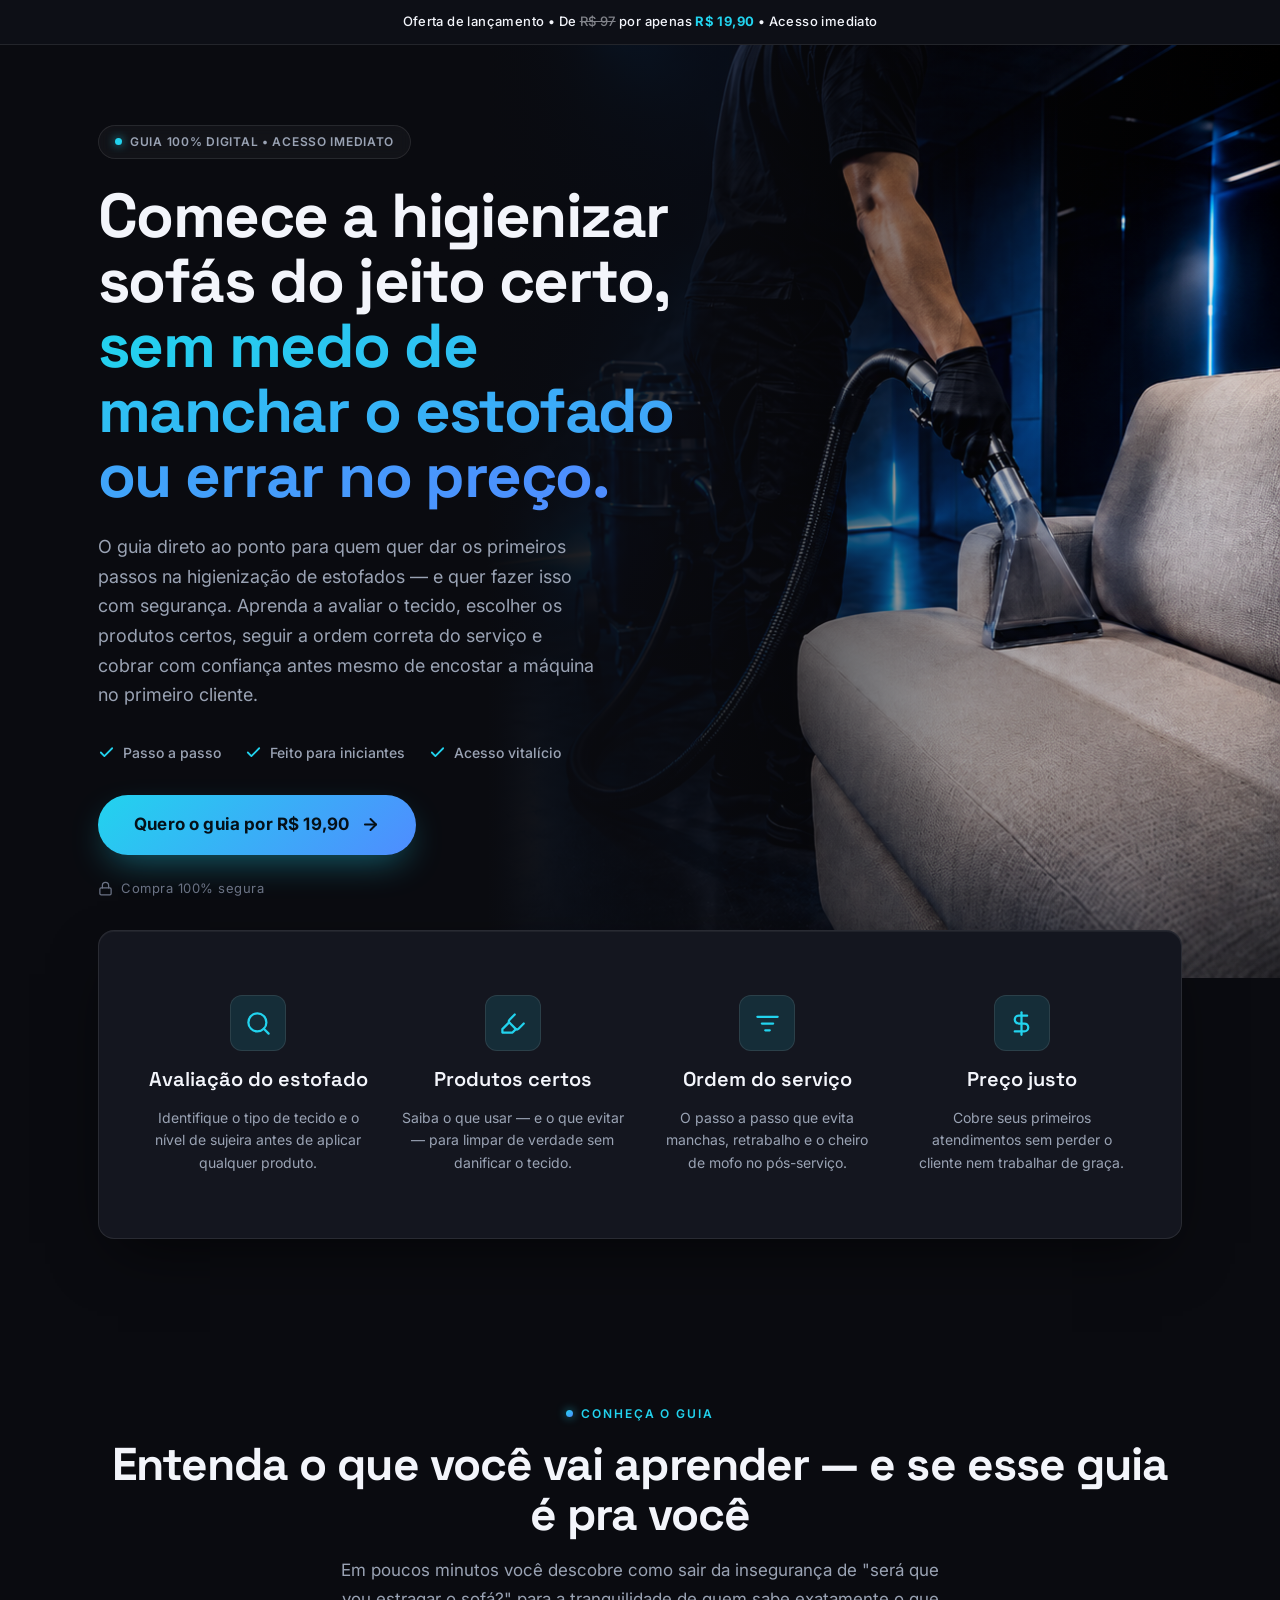
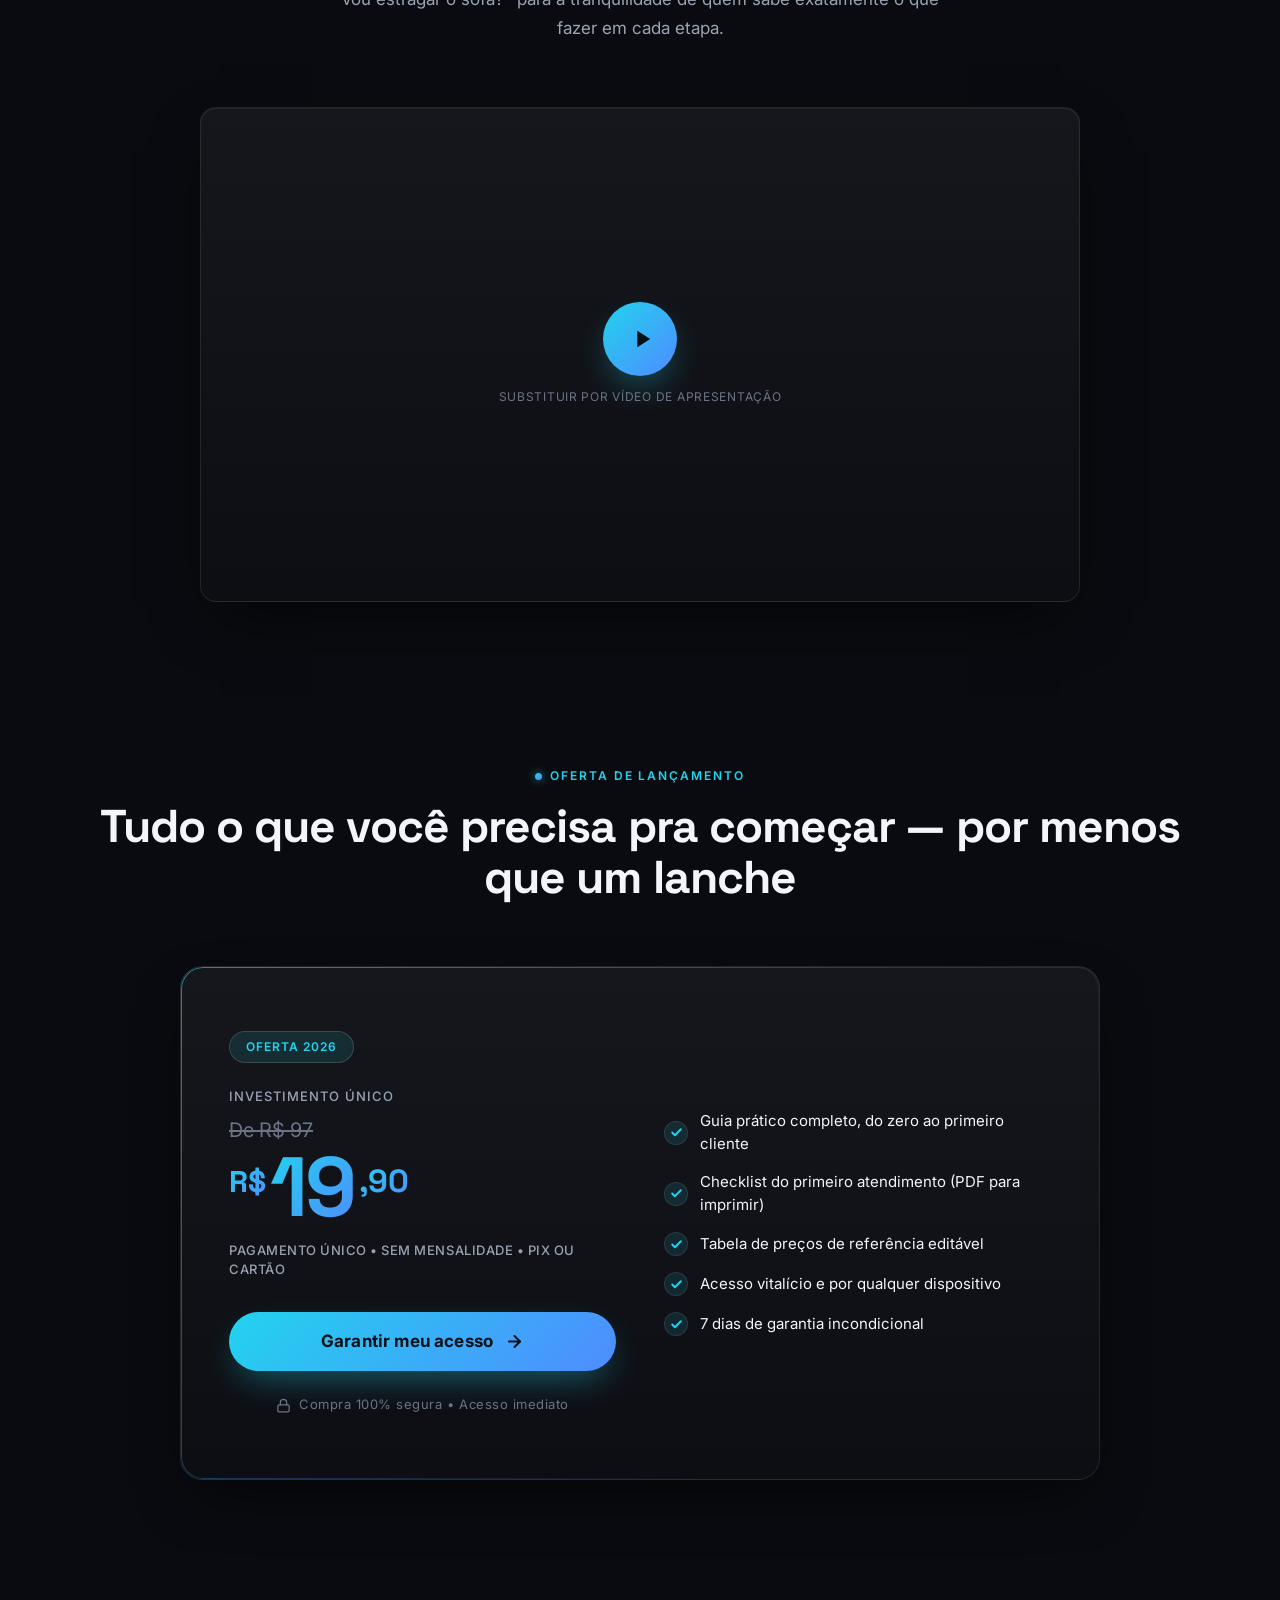
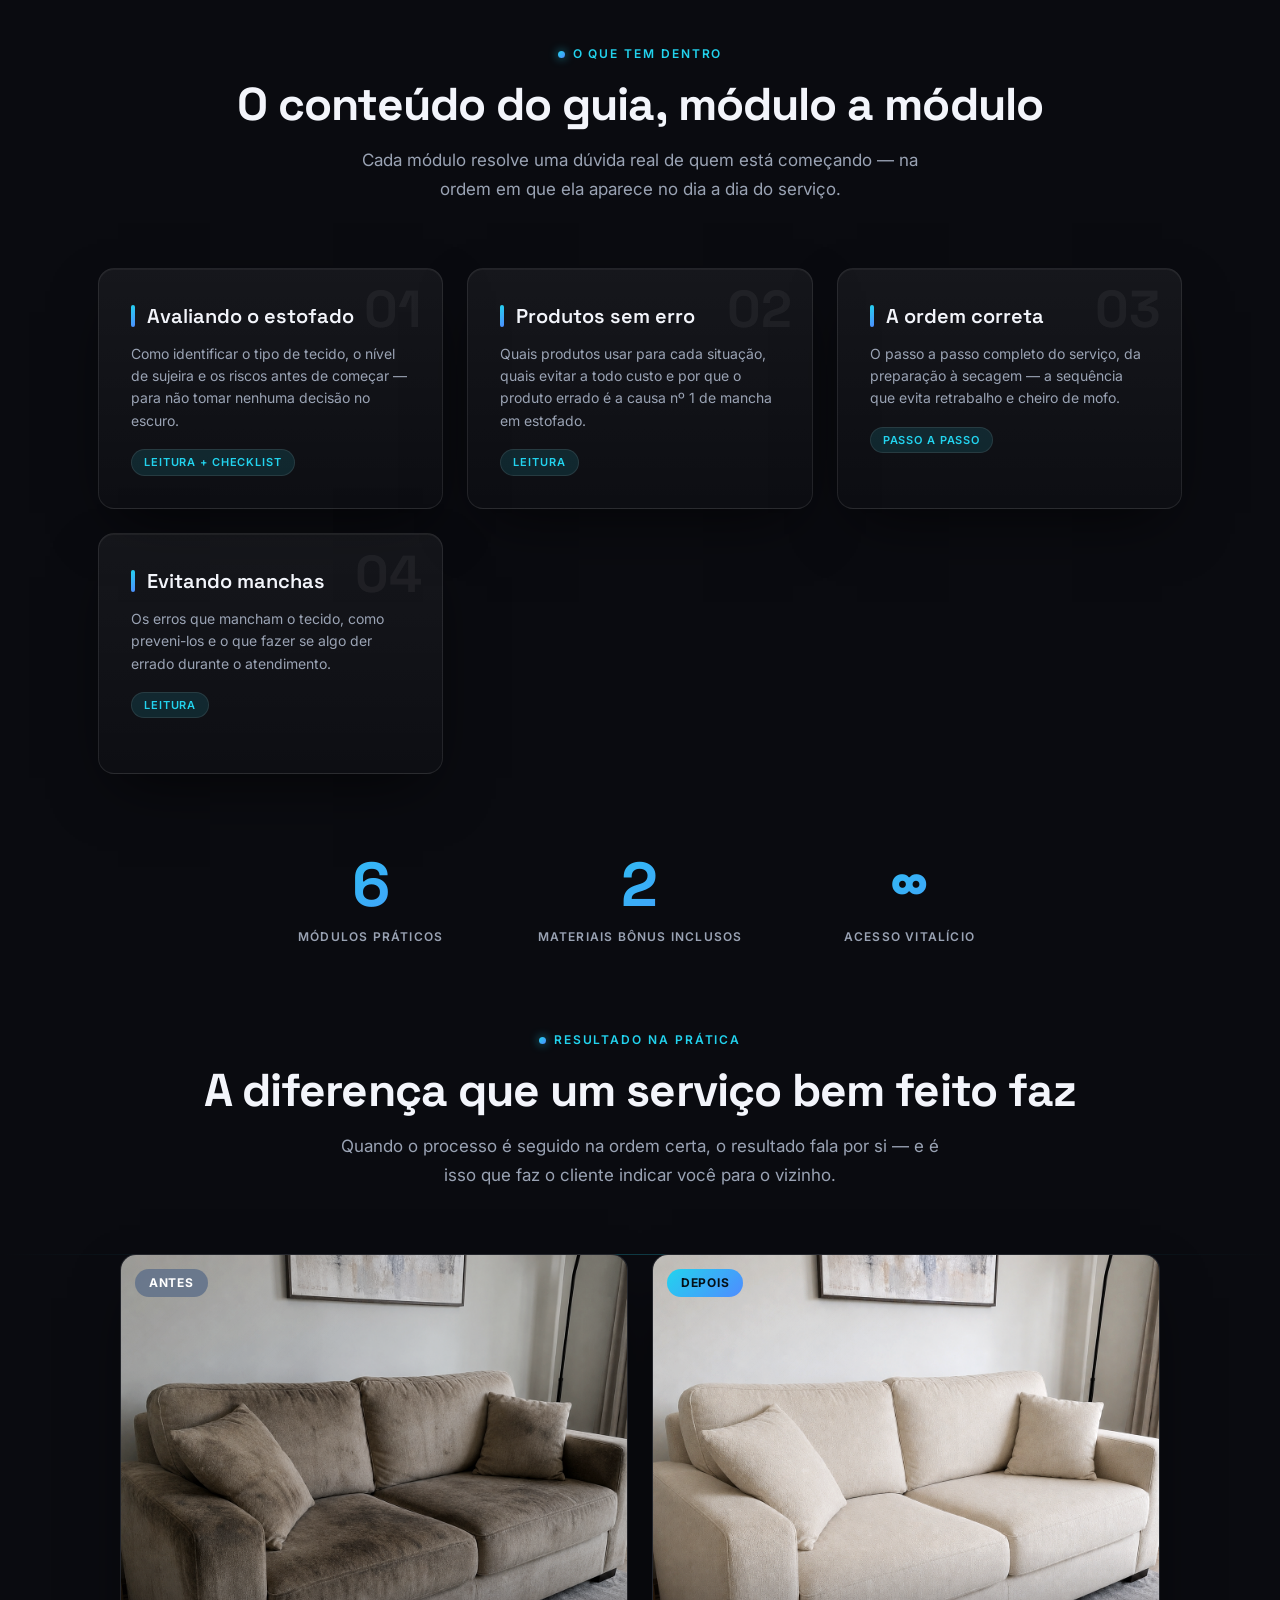
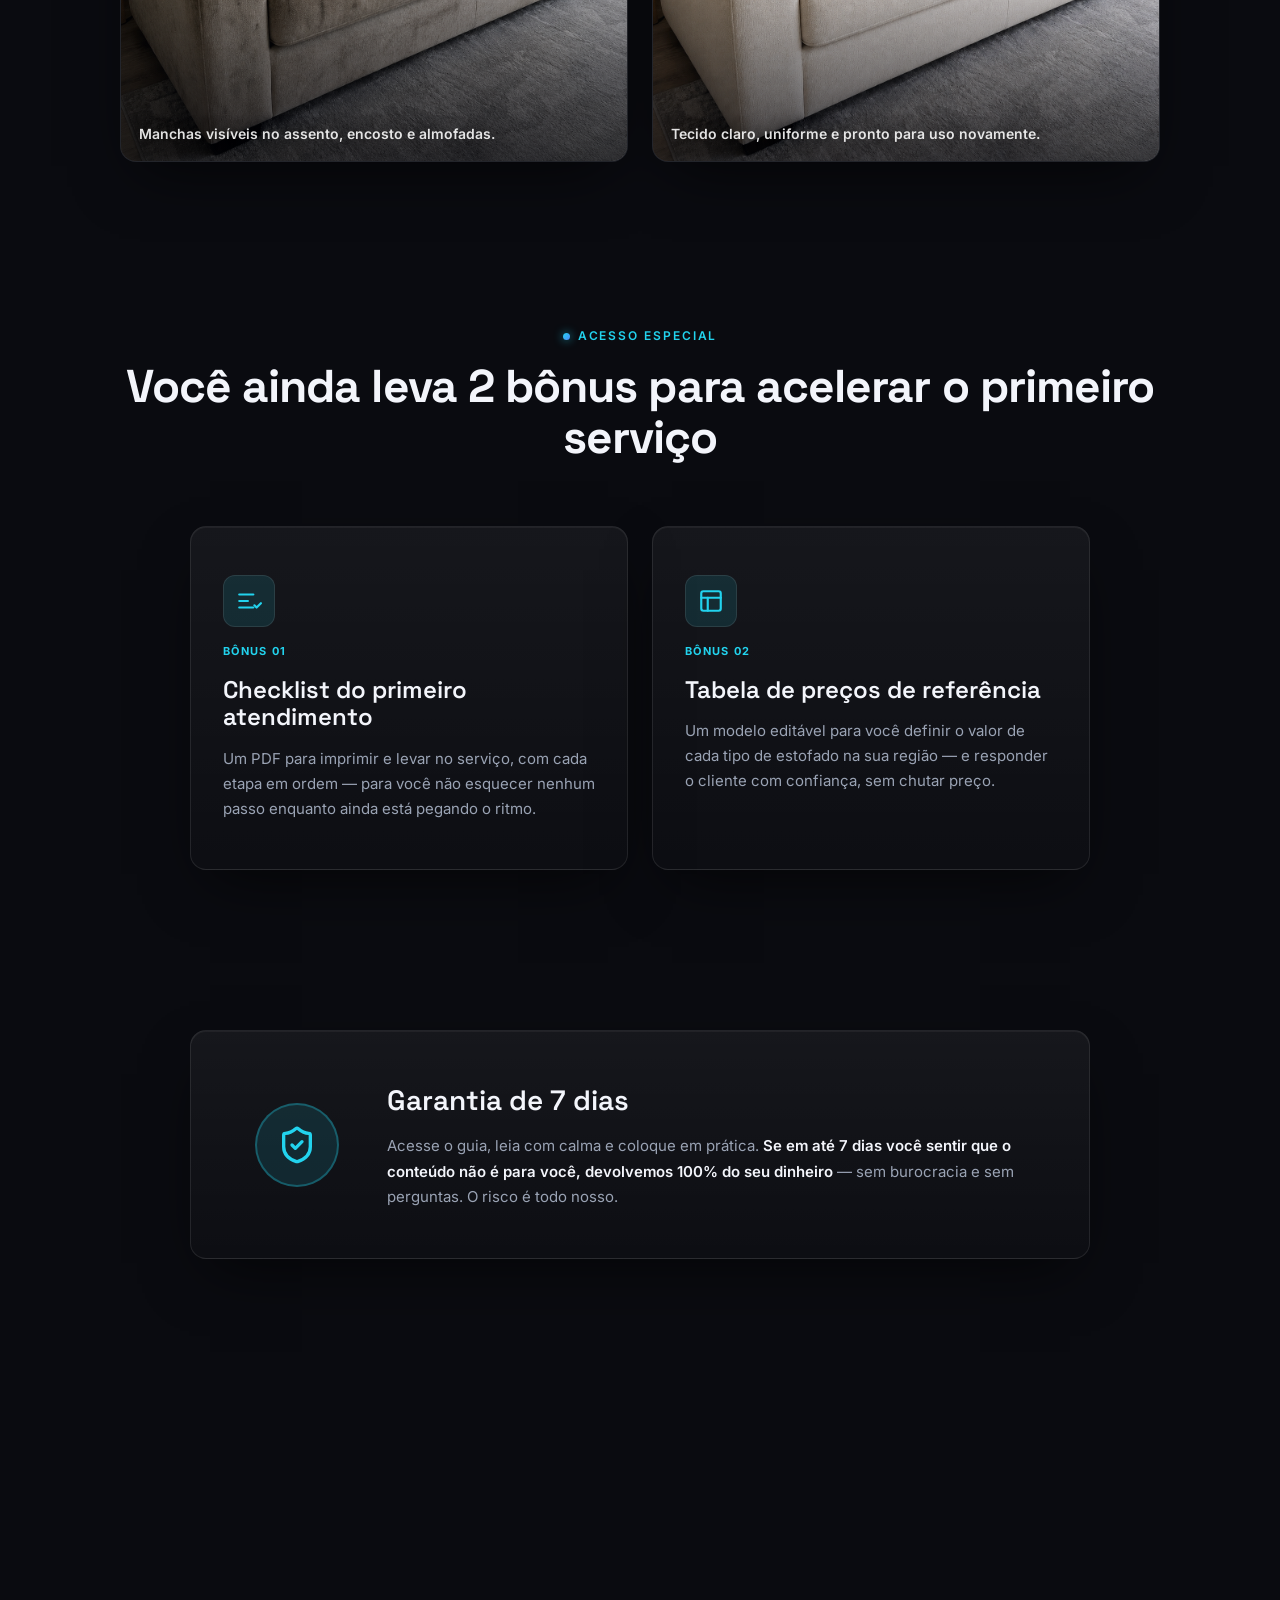
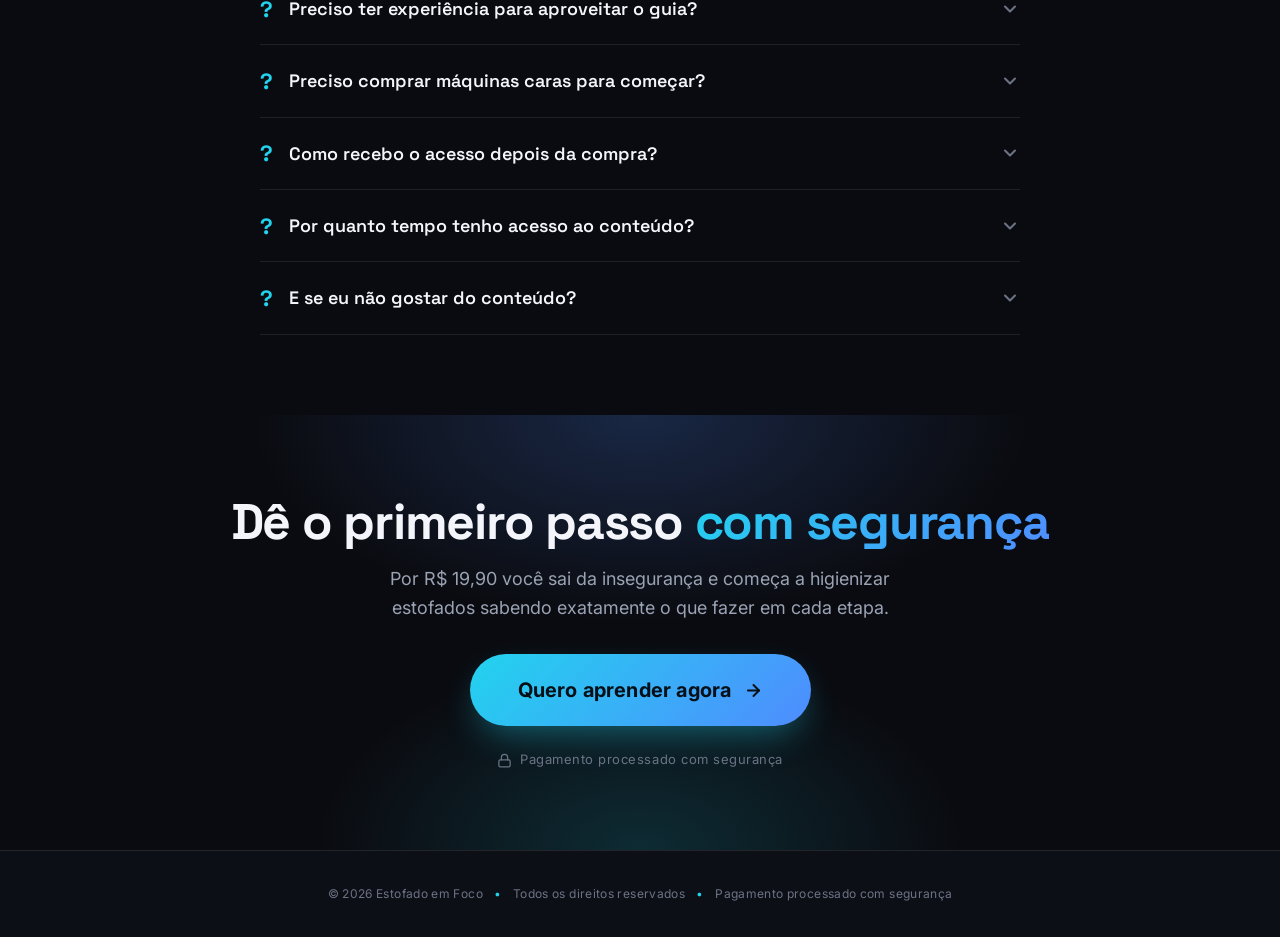
==== higienizacao-de-estofados/index.html @ dba011f6 "Atualiza galeria de antes e depois" ====
<!doctype html>
<html lang="pt-BR">
  <head>
    <meta charset="UTF-8" />
    <meta name="viewport" content="width=device-width, initial-scale=1.0" />

    <!-- ============================================================
       SEO ON-PAGE — keyword: "como começar na higienização de sofás"
       Slug: /guia-higienizacao-de-sofas-iniciante
       ============================================================ -->
    <title>Como Começar na Higienização de Sofás | Guia do Iniciante</title>
    <meta
      name="description"
      content="Guia prático para iniciar na higienização de estofados com segurança: avalie o tecido, escolha os produtos, evite manchas e cobre certo no primeiro atendimento. Acesso imediato por R$ 19,90."
    />
    <link
      rel="canonical"
      href="https://seudominio.com.br/guia-higienizacao-de-sofas-iniciante"
    />
    <meta name="robots" content="index, follow" />

    <meta property="og:type" content="product" />
    <meta
      property="og:title"
      content="Guia do Iniciante em Higienização de Sofás"
    />
    <meta
      property="og:description"
      content="Comece a higienizar estofados do jeito certo — sem manchar o sofá do cliente nem errar no preço. Guia digital, acesso imediato por R$ 19,90."
    />
    <meta
      property="og:url"
      content="https://seudominio.com.br/guia-higienizacao-de-sofas-iniciante"
    />
    <meta
      property="og:image"
      content="https://seudominio.com.br/imagens/og-capa.jpg"
    />
    <meta property="og:locale" content="pt_BR" />
    <meta name="twitter:card" content="summary_large_image" />
    <meta
      name="twitter:title"
      content="Guia do Iniciante em Higienização de Sofás"
    />
    <meta
      name="twitter:description"
      content="O passo a passo seguro para seus primeiros atendimentos de higienização. Acesso imediato por R$ 19,90."
    />
    <meta
      name="twitter:image"
      content="https://seudominio.com.br/imagens/og-capa.jpg"
    />

    <link rel="preconnect" href="https://fonts.googleapis.com" />
    <link rel="preconnect" href="https://fonts.gstatic.com" crossorigin />
    <link
      href="https://fonts.googleapis.com/css2?family=Space+Grotesk:wght@500;600;700&family=Inter:wght@400;500;600;700&display=swap"
      rel="stylesheet"
    />

    <!-- ============================================================
       SCHEMA.ORG JSON-LD — Product + Offer + FAQPage
       ============================================================ -->
    <script type="application/ld+json">
      {
        "@context": "https://schema.org",
        "@graph": [
          {
            "@type": "Product",
            "name": "Guia do Iniciante em Higienização de Sofás",
            "description": "Guia prático digital para quem quer começar na higienização de estofados com segurança: como avaliar o tecido, escolher produtos, seguir a ordem correta do serviço, evitar manchas e precificar os primeiros atendimentos.",
            "brand": { "@type": "Brand", "name": "Estofado em Foco" },
            "category": "Curso / Guia Digital",
            "offers": {
              "@type": "Offer",
              "price": "19.90",
              "priceCurrency": "BRL",
              "availability": "https://schema.org/InStock",
              "url": "https://seudominio.com.br/guia-higienizacao-de-sofas-iniciante"
            }
          },
          {
            "@type": "FAQPage",
            "mainEntity": [
              {
                "@type": "Question",
                "name": "Preciso ter experiência prévia para aproveitar o guia?",
                "acceptedAnswer": {
                  "@type": "Answer",
                  "text": "Não. O conteúdo foi pensado para quem está começando do zero, do básico até a cobrança do primeiro serviço."
                }
              },
              {
                "@type": "Question",
                "name": "Como recebo o acesso após a compra?",
                "acceptedAnswer": {
                  "@type": "Answer",
                  "text": "O acesso é imediato. Após a confirmação do pagamento, você recebe o material por e-mail e acessa de qualquer dispositivo."
                }
              },
              {
                "@type": "Question",
                "name": "Preciso comprar máquinas caras para começar?",
                "acceptedAnswer": {
                  "@type": "Answer",
                  "text": "Não. Um dos módulos mostra como montar um kit inicial enxuto e crescer conforme os primeiros atendimentos."
                }
              },
              {
                "@type": "Question",
                "name": "E se eu não gostar do conteúdo?",
                "acceptedAnswer": {
                  "@type": "Answer",
                  "text": "Você tem 7 dias de garantia. Se achar que o guia não é para você, devolvemos 100% do valor dentro do prazo."
                }
              }
            ]
          }
        ]
      }
    </script>

    <style>
      /* ============================================================
       1. TOKENS — identidade: dark moderna (near-black + ciano→azul)
       ============================================================ */
      :root {
        /* superfícies */
        --c-bg: #0a0b10;
        --c-bg-soft: #0d0f16;
        --c-surface: rgba(255, 255, 255, 0.035);
        --c-surface-2: rgba(255, 255, 255, 0.06);
        --c-panel: #14161f; /* sólido — feature strip */

        /* texto */
        --c-text: #f3f5fb;
        --c-muted: #9aa3b4;
        --c-dim: #6b7385;

        /* acento (gradiente ciano→azul) */
        --c-accent: #22d3ee;
        --c-accent-2: #4f8cff;
        --grad: linear-gradient(135deg, #22d3ee 0%, #4f8cff 100%);
        --c-accent-soft: rgba(34, 211, 238, 0.12);

        /* bordas */
        --c-border: rgba(255, 255, 255, 0.09);
        --c-border-strong: rgba(255, 255, 255, 0.14);

        /* tipografia */
        --font-display: 'Space Grotesk', system-ui, sans-serif;
        --font-body: 'Inter', system-ui, -apple-system, sans-serif;

        /* escala de espaçamento (base 4px) */
        --s-2: 0.5rem;
        --s-3: 0.75rem;
        --s-4: 1rem;
        --s-5: 1.5rem;
        --s-6: 2rem;
        --s-7: 3rem;
        --s-8: 4rem;
        --s-9: 5rem;

        /* rítmica */
        --section-y: var(--s-9);
        --cta-gap: var(--s-6);
        --cta-note-gap: var(--s-5);

        /* raios */
        --r-sm: 8px;
        --r-md: 12px;
        --r-lg: 16px;
        --r-xl: 22px;
        --r-pill: 999px;

        /* sombras / glows */
        --shadow-md: 0 24px 60px -20px rgba(0, 0, 0, 0.7);
        --glow-cta: 0 14px 36px -10px rgba(34, 211, 238, 0.45);

        --container-max: 1180px;
        --container-pad: 48px;
      }

      /* ============================================================
       2. RESET + BASE
       ============================================================ */
      *,
      *::before,
      *::after {
        box-sizing: border-box;
        margin: 0;
        padding: 0;
      }
      html {
        scroll-behavior: smooth;
        -webkit-text-size-adjust: 100%;
      }
      body {
        font-family: var(--font-body);
        background: var(--c-bg);
        color: var(--c-text);
        line-height: 1.5;
        -webkit-font-smoothing: antialiased;
        text-rendering: optimizeLegibility;
      }
      img,
      svg {
        display: block;
        max-width: 100%;
      }

      /* ============================================================
       3. LAYOUT + UTILITÁRIOS
       ============================================================ */
      .container {
        max-width: var(--container-max);
        margin: 0 auto;
        padding: 0 var(--container-pad);
      }
      .section {
        padding: var(--section-y) 0;
        position: relative;
      }

      .grad-text {
        background: var(--grad);
        -webkit-background-clip: text;
        background-clip: text;
        color: transparent;
      }

      /* Card "glass" com leve realce superior */
      .glass {
        background: linear-gradient(
          180deg,
          rgba(255, 255, 255, 0.05),
          rgba(255, 255, 255, 0.015)
        );
        border: 1px solid var(--c-border);
        border-radius: var(--r-lg);
        box-shadow:
          inset 0 1px 0 rgba(255, 255, 255, 0.05),
          var(--shadow-md);
      }

      /* Borda em gradiente fino (uso pontual: pricing) */
      .grad-border {
        position: relative;
      }
      .grad-border::before {
        content: '';
        position: absolute;
        inset: 0;
        border-radius: inherit;
        padding: 1px;
        background: linear-gradient(
          135deg,
          rgba(34, 211, 238, 0.6),
          rgba(79, 140, 255, 0.25) 45%,
          transparent 75%
        );
        -webkit-mask:
          linear-gradient(#000 0 0) content-box,
          linear-gradient(#000 0 0);
        -webkit-mask-composite: xor;
        mask-composite: exclude;
        pointer-events: none;
      }

      /* ============================================================
       4. TIPOGRAFIA UTILITÁRIA
       ============================================================ */
      .eyebrow {
        display: inline-flex;
        align-items: center;
        gap: var(--s-2);
        font-size: 12px;
        font-weight: 600;
        letter-spacing: 0.16em;
        text-transform: uppercase;
        color: var(--c-accent);
        margin-bottom: var(--s-4);
      }
      .eyebrow::before {
        content: '';
        width: 7px;
        height: 7px;
        border-radius: 50%;
        background: var(--grad);
        box-shadow: 0 0 10px rgba(34, 211, 238, 0.7);
      }

      .section-title {
        font-family: var(--font-display);
        font-weight: 700;
        line-height: 1.1;
        letter-spacing: -0.02em;
        font-size: clamp(30px, 3.8vw, 46px);
        margin-bottom: var(--s-4);
      }
      .section-subtitle {
        font-size: 17px;
        line-height: 1.7;
        max-width: 600px;
        color: var(--c-muted);
      }
      .section-head {
        text-align: center;
        margin-bottom: var(--s-8);
      }
      .section-head .eyebrow,
      .section-head .section-subtitle {
        margin-left: auto;
        margin-right: auto;
      }
      .section-head .section-subtitle {
        text-align: center;
      }

      /* ============================================================
       5. BOTÕES + AVISO
       ============================================================ */
      .btn {
        display: inline-flex;
        align-items: center;
        justify-content: center;
        gap: var(--s-3);
        font-family: var(--font-body);
        font-size: 17px;
        font-weight: 700;
        letter-spacing: 0.01em;
        text-decoration: none;
        border: none;
        cursor: pointer;
        border-radius: var(--r-pill);
        padding: 17px 36px;
        transition:
          transform 0.15s ease,
          box-shadow 0.2s ease,
          filter 0.2s ease;
      }
      .btn svg {
        width: 19px;
        height: 19px;
        transition: transform 0.2s ease;
      }
      .btn:hover svg {
        transform: translateX(3px);
      }
      .btn--primary {
        background: var(--grad);
        color: #051018;
        box-shadow: var(--glow-cta);
      }
      .btn--primary:hover {
        transform: translateY(-2px);
        filter: brightness(1.06);
        box-shadow: 0 18px 44px -10px rgba(34, 211, 238, 0.6);
      }
      .btn--primary:active {
        transform: scale(0.985);
      }
      .btn--lg {
        font-size: 20px;
        padding: 21px 48px;
      }

      .cta-block {
        margin-top: var(--cta-gap);
      }
      .cta-note {
        display: flex;
        align-items: center;
        gap: var(--s-2);
        font-size: 13px;
        letter-spacing: 0.04em;
        color: var(--c-dim);
        margin-top: var(--cta-note-gap);
      }
      .cta-note svg {
        width: 15px;
        height: 15px;
      }
      .cta-note--center {
        justify-content: center;
      }

      /* ============================================================
       6. ANNOUNCEMENT
       ============================================================ */
      .announcement {
        background: var(--c-bg-soft);
        color: var(--c-text);
        text-align: center;
        padding: 12px 16px;
        font-size: 13px;
        font-weight: 500;
        letter-spacing: 0.03em;
        border-bottom: 1px solid var(--c-border);
      }
      .announcement strong {
        color: var(--c-accent);
        font-weight: 700;
      }
      .announcement .was {
        opacity: 0.5;
        text-decoration: line-through;
      }

      /* ============================================================
       7. HERO
       ============================================================ */
      .hero {
        position: relative;
        overflow: hidden;
        background-image: url('./images/hero-bg.png');
        background-size: cover;
        background-position: center right;
        background-repeat: no-repeat;
        padding: var(--s-9) 0;
        min-height: 92vh;
        display: flex;
        align-items: center;
      }
      /* Overlay gradiente: sólido à esquerda (texto), transparente à direita (foto) */
      .hero::before {
        content: '';
        position: absolute;
        inset: 0;
        pointer-events: none;
        background: linear-gradient(
          to right,
          #0a0b10 0%,
          #0a0b10 38%,
          rgba(10, 11, 16, 0.82) 55%,
          rgba(10, 11, 16, 0.35) 75%,
          rgba(10, 11, 16, 0) 100%
        );
      }
      .hero .container {
        position: relative;
        z-index: 1;
        width: 100%;
      }
      .hero-grid {
        display: grid;
        grid-template-columns: 1fr;
        max-width: 640px;
      }

      .hero-badge {
        display: inline-flex;
        align-items: center;
        gap: var(--s-2);
        background: var(--c-surface);
        border: 1px solid var(--c-border);
        border-radius: var(--r-pill);
        padding: 7px 16px;
        font-size: 12px;
        font-weight: 600;
        letter-spacing: 0.06em;
        text-transform: uppercase;
        color: var(--c-muted);
        margin-bottom: var(--s-5);
        backdrop-filter: blur(6px);
      }
      .hero-badge .dot {
        width: 7px;
        height: 7px;
        border-radius: 50%;
        background: var(--c-accent);
        box-shadow: 0 0 10px rgba(34, 211, 238, 0.8);
      }

      .hero h1 {
        font-family: var(--font-display);
        font-weight: 700;
        font-size: clamp(38px, 5vw, 62px);
        line-height: 1.05;
        letter-spacing: -0.025em;
        color: var(--c-text);
      }
      .hero-subtitle {
        font-size: 18px;
        line-height: 1.65;
        color: var(--c-muted);
        margin-top: var(--s-5);
        max-width: 500px;
      }

      .trust-row {
        display: flex;
        flex-wrap: wrap;
        gap: var(--s-5);
        margin-top: var(--s-6);
      }
      .trust-item {
        display: inline-flex;
        align-items: center;
        gap: var(--s-2);
        font-size: 14px;
        font-weight: 500;
        color: var(--c-muted);
      }
      .trust-item svg {
        width: 17px;
        height: 17px;
        color: var(--c-accent);
      }

      .hero-photo {
        position: relative;
        width: 100%;
        aspect-ratio: 4 / 5;
        border-radius: var(--r-xl);
        background: linear-gradient(
          180deg,
          rgba(255, 255, 255, 0.05),
          rgba(255, 255, 255, 0.015)
        );
        border: 1px solid var(--c-border);
        box-shadow:
          inset 0 1px 0 rgba(255, 255, 255, 0.05),
          var(--shadow-md);
        display: flex;
        flex-direction: column;
        align-items: center;
        justify-content: center;
        gap: var(--s-3);
        color: var(--c-dim);
        overflow: hidden;
      }
      .hero-photo svg {
        width: 46px;
        height: 46px;
        color: #3a4255;
      }
      .hero-photo .ph-label {
        font-size: 12px;
        letter-spacing: 0.06em;
        text-transform: uppercase;
        text-align: center;
        max-width: 72%;
        line-height: 1.6;
      }

      /* ============================================================
       8. FEATURE STRIP
       ============================================================ */
      .feature-strip {
        background: var(--c-panel);
        padding: var(--s-8) var(--s-7);
        position: relative;
        z-index: 3;
        margin-top: calc(-1 * var(--s-7));
      }
      .features-grid {
        display: grid;
        grid-template-columns: repeat(4, 1fr);
        gap: var(--s-6);
      }
      .feature-card {
        display: flex;
        flex-direction: column;
        align-items: center;
        text-align: center;
        gap: var(--s-4);
      }
      .feature-icon {
        width: 56px;
        height: 56px;
        border-radius: var(--r-md);
        background: var(--c-accent-soft);
        border: 1px solid var(--c-border);
        color: var(--c-accent);
        display: flex;
        align-items: center;
        justify-content: center;
      }
      .feature-icon svg {
        width: 27px;
        height: 27px;
      }
      .feature-title {
        font-family: var(--font-display);
        font-size: 20px;
        font-weight: 600;
        line-height: 1.2;
        color: var(--c-text);
      }
      .feature-desc {
        font-size: 14px;
        color: var(--c-muted);
        line-height: 1.6;
      }

      /* ============================================================
       9. VÍDEO
       ============================================================ */
      .video-wrap {
        max-width: 880px;
        margin: 0 auto;
        aspect-ratio: 16 / 9;
        border-radius: var(--r-lg);
        display: flex;
        flex-direction: column;
        align-items: center;
        justify-content: center;
        gap: var(--s-3);
        color: var(--c-dim);
      }
      .video-wrap .play {
        width: 74px;
        height: 74px;
        border-radius: 50%;
        background: var(--grad);
        color: #051018;
        display: flex;
        align-items: center;
        justify-content: center;
        box-shadow: var(--glow-cta);
      }
      .video-wrap .play svg {
        width: 28px;
        height: 28px;
        margin-left: 4px;
      }
      .video-wrap .ph-label {
        font-size: 12px;
        letter-spacing: 0.06em;
        text-transform: uppercase;
      }

      /* ============================================================
       10. PRICING
       ============================================================ */
      .pricing-card {
        padding: var(--s-8) var(--s-7);
        max-width: 920px;
        margin: 0 auto;
        display: grid;
        grid-template-columns: 1fr 1fr;
        gap: var(--s-7);
        align-items: center;
        border-radius: var(--r-xl);
      }
      .pricing-badge {
        display: inline-block;
        background: var(--c-accent-soft);
        color: var(--c-accent);
        border: 1px solid var(--c-border-strong);
        font-size: 12px;
        font-weight: 600;
        letter-spacing: 0.08em;
        text-transform: uppercase;
        padding: 6px 16px;
        border-radius: var(--r-pill);
        margin-bottom: var(--s-5);
      }
      .pricing-label {
        font-size: 13px;
        font-weight: 500;
        letter-spacing: 0.08em;
        text-transform: uppercase;
        color: var(--c-muted);
        margin-bottom: var(--s-2);
      }
      .pricing-was {
        font-size: 20px;
        color: var(--c-dim);
        text-decoration: line-through;
      }
      .pricing-now-row {
        display: flex;
        align-items: flex-start;
        gap: 4px;
      }
      .pricing-now-row .symbol {
        font-family: var(--font-display);
        font-size: 30px;
        font-weight: 700;
        margin-top: 14px;
      }
      .pricing-now {
        font-family: var(--font-display);
        font-size: 84px;
        font-weight: 700;
        line-height: 1;
        letter-spacing: -0.03em;
      }
      .pricing-now-row .cents {
        font-family: var(--font-display);
        font-size: 32px;
        font-weight: 700;
        margin-top: 12px;
      }
      .pricing-meta {
        font-size: 13px;
        font-weight: 500;
        letter-spacing: 0.04em;
        text-transform: uppercase;
        color: var(--c-muted);
        margin-top: var(--s-3);
      }
      .pricing-card .btn {
        width: 100%;
      }
      .pricing-card .cta-note {
        justify-content: center;
      }

      .benefits {
        list-style: none;
        display: flex;
        flex-direction: column;
        gap: var(--s-4);
      }
      .benefits li {
        display: flex;
        align-items: center;
        gap: var(--s-3);
        font-size: 15px;
        color: var(--c-text);
      }
      .benefits .check {
        flex-shrink: 0;
        width: 24px;
        height: 24px;
        background: var(--c-accent-soft);
        color: var(--c-accent);
        border-radius: 50%;
        display: flex;
        align-items: center;
        justify-content: center;
        border: 1px solid var(--c-border);
      }
      .benefits .check svg {
        width: 13px;
        height: 13px;
      }

      /* ============================================================
       11. CURRÍCULO
       ============================================================ */
      .curriculum-grid {
        display: grid;
        grid-template-columns: repeat(3, 1fr);
        gap: var(--s-5);
      }
      .module-card {
        padding: var(--s-6);
        position: relative;
        overflow: hidden;
        transition:
          transform 0.2s ease,
          border-color 0.2s ease;
      }
      .module-card:hover {
        transform: translateY(-4px);
        border-color: var(--c-border-strong);
      }
      .module-card__num {
        position: absolute;
        top: 14px;
        right: 20px;
        font-family: var(--font-display);
        font-size: 52px;
        font-weight: 700;
        color: rgba(255, 255, 255, 0.05);
        line-height: 1;
        user-select: none;
      }
      .module-card__title {
        display: flex;
        align-items: center;
        gap: var(--s-3);
        font-family: var(--font-display);
        font-size: 20px;
        font-weight: 600;
        color: var(--c-text);
        margin-bottom: var(--s-3);
        position: relative;
        z-index: 1;
      }
      .module-card__title::before {
        content: '';
        width: 4px;
        height: 22px;
        background: var(--grad);
        border-radius: 2px;
        flex-shrink: 0;
      }
      .module-card__desc {
        font-size: 14px;
        color: var(--c-muted);
        line-height: 1.6;
        margin-bottom: var(--s-4);
      }
      .module-card__tag {
        display: inline-block;
        font-size: 11px;
        font-weight: 600;
        letter-spacing: 0.08em;
        text-transform: uppercase;
        color: var(--c-accent);
        background: var(--c-accent-soft);
        border: 1px solid var(--c-border);
        border-radius: var(--r-pill);
        padding: 4px 12px;
      }

      /* ============================================================
       12. STATS
       ============================================================ */
      .stats-grid {
        display: grid;
        grid-template-columns: repeat(3, 1fr);
        gap: var(--s-7);
        text-align: center;
        max-width: 760px;
        margin: 0 auto;
      }
      .stat-value {
        font-family: var(--font-display);
        font-size: 62px;
        font-weight: 700;
        line-height: 1;
      }
      .stat-label {
        font-size: 12px;
        font-weight: 600;
        letter-spacing: 0.1em;
        text-transform: uppercase;
        color: var(--c-muted);
        margin-top: var(--s-3);
      }

      /* ============================================================
       13. ANTES E DEPOIS
       ============================================================ */
      .before-after-section {
        overflow: hidden;
      }
      .before-after-section::before {
        content: '';
        position: absolute;
        top: 28%;
        left: 0;
        right: 0;
        height: 1px;
        background: linear-gradient(
          90deg,
          transparent,
          rgba(34, 211, 238, 0.24),
          transparent
        );
      }
      .ba-grid {
        display: grid;
        grid-template-columns: 1fr 1fr;
        gap: var(--s-5);
        max-width: 1040px;
        margin: 0 auto;
        perspective: 1200px;
      }
      .ba-card {
        aspect-ratio: 1 / 1;
        border-radius: var(--r-lg);
        border: 1px solid var(--c-border);
        position: relative;
        overflow: hidden;
        background: #0d0f16;
        box-shadow: var(--shadow-md);
        isolation: isolate;
        transform-origin: center bottom;
        transition:
          border-color 0.25s ease,
          box-shadow 0.25s ease,
          transform 0.35s cubic-bezier(0.16, 1, 0.3, 1);
      }
      .ba-card::before,
      .ba-card::after {
        content: '';
        position: absolute;
        pointer-events: none;
        z-index: 1;
      }
      .ba-card::before {
        inset: 0;
        background:
          linear-gradient(to top, rgba(10, 11, 16, 0.78), transparent 42%),
          linear-gradient(135deg, rgba(255, 255, 255, 0.14), transparent 32%);
        opacity: 0.9;
      }
      .ba-card::after {
        inset: -40% -80%;
        background: linear-gradient(
          115deg,
          transparent 42%,
          rgba(255, 255, 255, 0.22) 50%,
          transparent 58%
        );
        transform: translateX(-55%) rotate(8deg);
        opacity: 0;
      }
      .ba-card:hover {
        border-color: var(--c-border-strong);
        box-shadow: 0 28px 70px -24px rgba(0, 0, 0, 0.9);
        transform: translateY(-6px);
      }
      .ba-card:hover::after {
        animation: baSheen 1s ease;
      }
      .ba-img {
        width: 100%;
        height: 100%;
        object-fit: cover;
        display: block;
        transition:
          filter 0.45s ease,
          transform 0.55s cubic-bezier(0.16, 1, 0.3, 1);
      }
      .ba-card.before .ba-img {
        filter: brightness(0.86) contrast(1.04) saturate(0.82);
      }
      .ba-card.after .ba-img {
        filter: brightness(1.04) contrast(1.02) saturate(1.08);
      }
      .ba-card:hover .ba-img {
        transform: scale(1.045);
      }
      .ba-tag {
        position: absolute;
        top: 14px;
        left: 14px;
        font-size: 12px;
        font-weight: 700;
        letter-spacing: 0.06em;
        text-transform: uppercase;
        padding: 5px 14px;
        border-radius: var(--r-pill);
        color: #051018;
        z-index: 2;
        backdrop-filter: blur(6px);
        box-shadow: 0 12px 30px -16px rgba(0, 0, 0, 0.8);
      }
      .ba-card.before .ba-tag {
        background: rgba(100, 116, 139, 0.9);
        color: #fff;
      }
      .ba-card.after .ba-tag {
        background: var(--grad);
      }
      .ba-caption {
        position: absolute;
        left: 18px;
        right: 18px;
        bottom: 16px;
        z-index: 2;
        color: rgba(255, 255, 255, 0.88);
        font-size: 14px;
        font-weight: 600;
        line-height: 1.45;
        text-shadow: 0 2px 18px rgba(0, 0, 0, 0.72);
      }
      .ba-grid.reveal .ba-card {
        opacity: 0;
        transform: translateY(30px) rotateX(4deg) scale(0.98);
      }
      .ba-grid.visible .ba-card {
        opacity: 1;
        transform: none;
        transition:
          opacity 0.58s ease,
          border-color 0.25s ease,
          box-shadow 0.25s ease,
          transform 0.62s cubic-bezier(0.16, 1, 0.3, 1);
      }
      .ba-grid.visible .ba-card.after {
        transition-delay: 0.12s;
      }
      /* --- Animações de reveal por scroll --- */
      @keyframes fadeSlideUp {
        from { opacity: 0; transform: translateY(28px); }
        to   { opacity: 1; transform: translateY(0); }
      }
      @keyframes fadeIn {
        from { opacity: 0; }
        to   { opacity: 1; }
      }
      @keyframes baSheen {
        from { opacity: 0; transform: translateX(-55%) rotate(8deg); }
        35%  { opacity: 1; }
        to   { opacity: 0; transform: translateX(55%) rotate(8deg); }
      }
      .reveal {
        opacity: 0;
      }
      .reveal.visible {
        animation: fadeSlideUp 0.55s cubic-bezier(0.16, 1, 0.3, 1) forwards;
      }
      .reveal-fade {
        opacity: 0;
      }
      .reveal-fade.visible {
        animation: fadeIn 0.6s ease forwards;
      }
      /* stagger para filhos diretos */
      .reveal-stagger > * {
        opacity: 0;
        transform: translateY(20px);
        transition: opacity 0.45s ease, transform 0.45s cubic-bezier(0.16, 1, 0.3, 1);
      }
      .reveal-stagger.visible > *:nth-child(1) { transition-delay: 0.05s; opacity: 1; transform: none; }
      .reveal-stagger.visible > *:nth-child(2) { transition-delay: 0.15s; opacity: 1; transform: none; }
      .reveal-stagger.visible > *:nth-child(3) { transition-delay: 0.25s; opacity: 1; transform: none; }
      .reveal-stagger.visible > *:nth-child(4) { transition-delay: 0.35s; opacity: 1; transform: none; }
      /* ============================================================
       14. BÔNUS
       ============================================================ */
      .bonus-grid {
        display: grid;
        grid-template-columns: repeat(2, 1fr);
        gap: var(--s-5);
        max-width: 900px;
        margin: 0 auto;
      }
      .bonus-card {
        padding: var(--s-7) var(--s-6);
        display: flex;
        flex-direction: column;
        gap: var(--s-4);
      }
      .bonus-icon {
        width: 52px;
        height: 52px;
        border-radius: var(--r-md);
        display: flex;
        align-items: center;
        justify-content: center;
        background: var(--c-accent-soft);
        border: 1px solid var(--c-border);
        color: var(--c-accent);
      }
      .bonus-icon svg {
        width: 26px;
        height: 26px;
      }
      .bonus-card .mini {
        font-size: 11px;
        font-weight: 700;
        letter-spacing: 0.12em;
        text-transform: uppercase;
        color: var(--c-accent);
      }
      .bonus-card__title {
        font-family: var(--font-display);
        font-size: 24px;
        font-weight: 600;
        color: var(--c-text);
        line-height: 1.15;
      }
      .bonus-card__desc {
        font-size: 15px;
        color: var(--c-muted);
        line-height: 1.65;
      }

      /* ============================================================
       15. GARANTIA
       ============================================================ */
      .guarantee-card {
        padding: var(--s-7) var(--s-8);
        display: flex;
        align-items: center;
        gap: var(--s-7);
        max-width: 900px;
        margin: 0 auto;
      }
      .guarantee-icon {
        width: 84px;
        height: 84px;
        border-radius: 50%;
        background: var(--c-accent-soft);
        border: 2px solid rgba(34, 211, 238, 0.3);
        display: flex;
        align-items: center;
        justify-content: center;
        flex-shrink: 0;
        color: var(--c-accent);
      }
      .guarantee-icon svg {
        width: 40px;
        height: 40px;
      }
      .guarantee-title {
        font-family: var(--font-display);
        font-size: 28px;
        font-weight: 600;
        color: var(--c-text);
        margin-bottom: var(--s-3);
      }
      .guarantee-text {
        font-size: 15px;
        color: var(--c-muted);
        line-height: 1.7;
      }
      .guarantee-text strong {
        color: var(--c-text);
        font-weight: 600;
      }

      /* ============================================================
       16. FAQ
       ============================================================ */
      .faq-list {
        max-width: 760px;
        margin: 0 auto;
      }
      .faq-item {
        border-bottom: 1px solid var(--c-border);
      }
      .faq-q {
        display: flex;
        align-items: center;
        gap: var(--s-4);
        width: 100%;
        text-align: left;
        background: none;
        border: none;
        cursor: pointer;
        padding: var(--s-5) 0;
        font-family: inherit;
      }
      .faq-q .mark {
        font-family: var(--font-display);
        font-size: 22px;
        font-weight: 700;
        color: var(--c-accent);
        flex-shrink: 0;
        line-height: 1;
      }
      .faq-q .q-text {
        font-family: var(--font-display);
        font-size: 18px;
        font-weight: 600;
        color: var(--c-text);
        line-height: 1.3;
        flex: 1;
      }
      .faq-q .chevron {
        width: 20px;
        height: 20px;
        color: var(--c-dim);
        flex-shrink: 0;
        transition: transform 0.25s ease;
      }
      .faq-item.open .chevron {
        transform: rotate(180deg);
      }
      .faq-a {
        overflow: hidden;
        max-height: 0;
        transition: max-height 0.3s ease;
      }
      .faq-a p {
        font-size: 15px;
        color: var(--c-muted);
        line-height: 1.7;
        padding: 0 0 var(--s-5) calc(22px + var(--s-4));
      }

      /* ============================================================
       17. CTA FINAL
       ============================================================ */
      .cta-final {
        text-align: center;
        overflow: hidden;
      }
      .cta-final::before {
        content: '';
        position: absolute;
        inset: 0;
        pointer-events: none;
        background:
          radial-gradient(
            600px 320px at 50% 0%,
            rgba(79, 140, 255, 0.22),
            transparent 65%
          ),
          radial-gradient(
            500px 300px at 50% 100%,
            rgba(34, 211, 238, 0.16),
            transparent 65%
          );
      }
      .cta-final .container {
        position: relative;
        z-index: 1;
      }
      .cta-final h2 {
        font-family: var(--font-display);
        font-weight: 700;
        font-size: clamp(32px, 4.2vw, 50px);
        line-height: 1.08;
        letter-spacing: -0.025em;
        color: var(--c-text);
        margin-bottom: var(--s-4);
      }
      .cta-final p {
        color: var(--c-muted);
        font-size: 18px;
        max-width: 540px;
        margin: 0 auto var(--s-6);
        line-height: 1.6;
      }
      .cta-final .cta-block {
        display: flex;
        flex-direction: column;
        align-items: center;
        margin-top: 0;
      }

      /* ============================================================
       18. FOOTER
       ============================================================ */
      .footer {
        background: var(--c-bg-soft);
        border-top: 1px solid var(--c-border);
        padding: var(--s-6) 0;
        text-align: center;
      }
      .footer-text {
        font-size: 12px;
        color: var(--c-dim);
        letter-spacing: 0.03em;
        line-height: 1.8;
      }
      .footer-sep {
        color: var(--c-accent);
        margin: 0 var(--s-2);
      }

      /* ============================================================
       19. RESPONSIVO
       ============================================================ */
      @media (max-width: 1024px) {
        .hero-grid {
          max-width: 520px;
        }
        .hero::before {
          background: linear-gradient(
            to right,
            #0a0b10 0%,
            #0a0b10 50%,
            rgba(10, 11, 16, 0.88) 70%,
            rgba(10, 11, 16, 0.5) 100%
          );
        }
        .features-grid {
          grid-template-columns: repeat(2, 1fr);
        }
        .curriculum-grid {
          grid-template-columns: repeat(2, 1fr);
        }
        .pricing-card {
          grid-template-columns: 1fr;
          gap: var(--s-6);
          text-align: center;
        }
        .pricing-now-row,
        .pricing-badge {
          justify-content: center;
        }
        .benefits li {
          text-align: left;
        }
      }
      @media (max-width: 768px) {
        :root {
          --container-pad: 24px;
          --section-y: var(--s-8);
        }
        .hero {
          min-height: 100svh;
          background-position: 70% center;
        }
        .hero::before {
          background: linear-gradient(
            to bottom,
            rgba(10, 11, 16, 0.6) 0%,
            #0a0b10 55%,
            #0a0b10 100%
          );
        }
        .hero-grid {
          max-width: 100%;
        }
        .features-grid {
          grid-template-columns: 1fr;
        }
        .curriculum-grid {
          grid-template-columns: 1fr;
        }
        .bonus-grid {
          grid-template-columns: 1fr;
        }
        .stats-grid {
          grid-template-columns: 1fr;
          gap: var(--s-6);
        }
        .ba-grid {
          grid-template-columns: 1fr;
        }
        .ba-caption {
          font-size: 13px;
        }
        .feature-strip {
          padding: var(--s-6) var(--s-5);
        }
        .guarantee-card {
          flex-direction: column;
          text-align: center;
          padding: var(--s-6) var(--s-5);
        }
      }
      @media (prefers-reduced-motion: reduce) {
        *,
        *::before,
        *::after {
          animation-duration: 0.01ms !important;
          animation-iteration-count: 1 !important;
          scroll-behavior: auto !important;
          transition-duration: 0.01ms !important;
        }
        .reveal,
        .reveal-fade,
        .reveal-stagger > *,
        .ba-grid.reveal .ba-card {
          opacity: 1;
          transform: none;
        }
      }
    </style>
  </head>
  <body>
    <!-- 6. ANNOUNCEMENT -->
    <div class="announcement">
      Oferta de lançamento • De <span class="was">R$ 97</span> por apenas
      <strong>R$ 19,90</strong> • Acesso imediato
    </div>

    <!-- 7. HERO -->
    <section class="hero">
      <div class="container">
        <div class="hero-grid">
          <div>
            <span class="hero-badge"
              ><span class="dot"></span> Guia 100% digital • Acesso
              imediato</span
            >
            <h1>
              Comece a higienizar sofás do jeito certo,
              <span class="grad-text"
                >sem medo de manchar o estofado ou errar no preço.</span
              >
            </h1>
            <p class="hero-subtitle">
              O guia direto ao ponto para quem quer dar os primeiros passos na
              higienização de estofados — e quer fazer isso com segurança.
              Aprenda a avaliar o tecido, escolher os produtos certos, seguir a
              ordem correta do serviço e cobrar com confiança antes mesmo de
              encostar a máquina no primeiro cliente.
            </p>
            <div class="trust-row">
              <span class="trust-item"
                ><svg
                  viewBox="0 0 24 24"
                  fill="none"
                  stroke="currentColor"
                  stroke-width="2.5"
                  stroke-linecap="round"
                  stroke-linejoin="round"
                >
                  <path d="M20 6 9 17l-5-5" />
                </svg>
                Passo a passo</span
              >
              <span class="trust-item"
                ><svg
                  viewBox="0 0 24 24"
                  fill="none"
                  stroke="currentColor"
                  stroke-width="2.5"
                  stroke-linecap="round"
                  stroke-linejoin="round"
                >
                  <path d="M20 6 9 17l-5-5" />
                </svg>
                Feito para iniciantes</span
              >
              <span class="trust-item"
                ><svg
                  viewBox="0 0 24 24"
                  fill="none"
                  stroke="currentColor"
                  stroke-width="2.5"
                  stroke-linecap="round"
                  stroke-linejoin="round"
                >
                  <path d="M20 6 9 17l-5-5" />
                </svg>
                Acesso vitalício</span
              >
            </div>
            <div class="cta-block">
              <a href="https://pay.kiwify.com.br/AALp7LS" target="_blank" rel="noopener" class="btn btn--primary"
                >Quero o guia por R$ 19,90
                <svg
                  viewBox="0 0 24 24"
                  fill="none"
                  stroke="currentColor"
                  stroke-width="2.5"
                  stroke-linecap="round"
                  stroke-linejoin="round"
                >
                  <path d="M5 12h14" />
                  <path d="m12 5 7 7-7 7" /></svg
              ></a>
              <div class="cta-note">
                <svg
                  viewBox="0 0 24 24"
                  fill="none"
                  stroke="currentColor"
                  stroke-width="2"
                  stroke-linecap="round"
                  stroke-linejoin="round"
                >
                  <rect width="18" height="11" x="3" y="11" rx="2" />
                  <path d="M7 11V7a5 5 0 0 1 10 0v4" />
                </svg>
                Compra 100% segura
              </div>
            </div>
          </div>
        </div>
      </div>
    </section>

    <!-- 8. FEATURE STRIP -->
    <section class="section" style="padding-top: 0">
      <div class="container">
        <div class="glass feature-strip">
          <div class="features-grid reveal-stagger">
            <div class="feature-card">
              <div class="feature-icon">
                <svg
                  viewBox="0 0 24 24"
                  fill="none"
                  stroke="currentColor"
                  stroke-width="2"
                  stroke-linecap="round"
                  stroke-linejoin="round"
                >
                  <circle cx="11" cy="11" r="8" />
                  <path d="m21 21-4.3-4.3" />
                </svg>
              </div>
              <h3 class="feature-title">Avaliação do estofado</h3>
              <p class="feature-desc">
                Identifique o tipo de tecido e o nível de sujeira antes de
                aplicar qualquer produto.
              </p>
            </div>
            <div class="feature-card">
              <div class="feature-icon">
                <svg
                  viewBox="0 0 24 24"
                  fill="none"
                  stroke="currentColor"
                  stroke-width="2"
                  stroke-linecap="round"
                  stroke-linejoin="round"
                >
                  <path d="m9 11-6 6v3h9l3-3" />
                  <path
                    d="m22 12-4.6 4.6a2 2 0 0 1-2.8 0l-5.2-5.2a2 2 0 0 1 0-2.8L14 4"
                  />
                </svg>
              </div>
              <h3 class="feature-title">Produtos certos</h3>
              <p class="feature-desc">
                Saiba o que usar — e o que evitar — para limpar de verdade sem
                danificar o tecido.
              </p>
            </div>
            <div class="feature-card">
              <div class="feature-icon">
                <svg
                  viewBox="0 0 24 24"
                  fill="none"
                  stroke="currentColor"
                  stroke-width="2"
                  stroke-linecap="round"
                  stroke-linejoin="round"
                >
                  <path d="M3 6h18" />
                  <path d="M7 12h10" />
                  <path d="M10 18h4" />
                </svg>
              </div>
              <h3 class="feature-title">Ordem do serviço</h3>
              <p class="feature-desc">
                O passo a passo que evita manchas, retrabalho e o cheiro de mofo
                no pós-serviço.
              </p>
            </div>
            <div class="feature-card">
              <div class="feature-icon">
                <svg
                  viewBox="0 0 24 24"
                  fill="none"
                  stroke="currentColor"
                  stroke-width="2"
                  stroke-linecap="round"
                  stroke-linejoin="round"
                >
                  <line x1="12" x2="12" y1="2" y2="22" />
                  <path d="M17 5H9.5a3.5 3.5 0 0 0 0 7h5a3.5 3.5 0 0 1 0 7H6" />
                </svg>
              </div>
              <h3 class="feature-title">Preço justo</h3>
              <p class="feature-desc">
                Cobre seus primeiros atendimentos sem perder o cliente nem
                trabalhar de graça.
              </p>
            </div>
          </div>
        </div>
      </div>
    </section>

    <!-- 9. VÍDEO -->
    <section class="section">
      <div class="container">
        <div class="section-head reveal-fade">
          <span class="eyebrow">Conheça o guia</span>
          <h2 class="section-title">
            Entenda o que você vai aprender — e se esse guia é pra você
          </h2>
          <p class="section-subtitle">
            Em poucos minutos você descobre como sair da insegurança de "será
            que vou estragar o sofá?" para a tranquilidade de quem sabe
            exatamente o que fazer em cada etapa.
          </p>
        </div>
        <!-- Substitua por embed: <iframe src="..." style="width:100%;aspect-ratio:16/9;border:0;border-radius:16px"></iframe> -->
        <div class="glass video-wrap">
          <div class="play">
            <svg viewBox="0 0 24 24" fill="currentColor">
              <path d="M8 5v14l11-7z" />
            </svg>
          </div>
          <span class="ph-label">Substituir por vídeo de apresentação</span>
        </div>
      </div>
    </section>

    <!-- 10. PRICING -->
    <section class="section" id="comprar">
      <div class="container">
        <div class="section-head reveal-fade">
          <span class="eyebrow">Oferta de lançamento</span>
          <h2 class="section-title">
            Tudo o que você precisa pra começar — por menos que um lanche
          </h2>
        </div>
        <div class="glass grad-border pricing-card">
          <div>
            <span class="pricing-badge">Oferta 2026</span>
            <p class="pricing-label">Investimento único</p>
            <p class="pricing-was">De R$ 97</p>
            <div class="pricing-now-row">
              <span class="symbol grad-text">R$</span>
              <span class="pricing-now grad-text">19</span>
              <span class="cents grad-text">,90</span>
            </div>
            <p class="pricing-meta">
              Pagamento único • Sem mensalidade • Pix ou cartão
            </p>
            <div class="cta-block">
              <a href="https://pay.kiwify.com.br/AALp7LS" target="_blank" rel="noopener" class="btn btn--primary"
                >Garantir meu acesso
                <svg
                  viewBox="0 0 24 24"
                  fill="none"
                  stroke="currentColor"
                  stroke-width="2.5"
                  stroke-linecap="round"
                  stroke-linejoin="round"
                >
                  <path d="M5 12h14" />
                  <path d="m12 5 7 7-7 7" /></svg
              ></a>
              <div class="cta-note">
                <svg
                  viewBox="0 0 24 24"
                  fill="none"
                  stroke="currentColor"
                  stroke-width="2"
                  stroke-linecap="round"
                  stroke-linejoin="round"
                >
                  <rect width="18" height="11" x="3" y="11" rx="2" />
                  <path d="M7 11V7a5 5 0 0 1 10 0v4" />
                </svg>
                Compra 100% segura • Acesso imediato
              </div>
            </div>
          </div>
          <ul class="benefits">
            <li>
              <span class="check"
                ><svg
                  viewBox="0 0 24 24"
                  fill="none"
                  stroke="currentColor"
                  stroke-width="3.5"
                  stroke-linecap="round"
                  stroke-linejoin="round"
                >
                  <path d="M20 6 9 17l-5-5" /></svg
              ></span>
              Guia prático completo, do zero ao primeiro cliente
            </li>
            <li>
              <span class="check"
                ><svg
                  viewBox="0 0 24 24"
                  fill="none"
                  stroke="currentColor"
                  stroke-width="3.5"
                  stroke-linecap="round"
                  stroke-linejoin="round"
                >
                  <path d="M20 6 9 17l-5-5" /></svg
              ></span>
              Checklist do primeiro atendimento (PDF para imprimir)
            </li>
            <li>
              <span class="check"
                ><svg
                  viewBox="0 0 24 24"
                  fill="none"
                  stroke="currentColor"
                  stroke-width="3.5"
                  stroke-linecap="round"
                  stroke-linejoin="round"
                >
                  <path d="M20 6 9 17l-5-5" /></svg
              ></span>
              Tabela de preços de referência editável
            </li>
            <li>
              <span class="check"
                ><svg
                  viewBox="0 0 24 24"
                  fill="none"
                  stroke="currentColor"
                  stroke-width="3.5"
                  stroke-linecap="round"
                  stroke-linejoin="round"
                >
                  <path d="M20 6 9 17l-5-5" /></svg
              ></span>
              Acesso vitalício e por qualquer dispositivo
            </li>
            <li>
              <span class="check"
                ><svg
                  viewBox="0 0 24 24"
                  fill="none"
                  stroke="currentColor"
                  stroke-width="3.5"
                  stroke-linecap="round"
                  stroke-linejoin="round"
                >
                  <path d="M20 6 9 17l-5-5" /></svg
              ></span>
              7 dias de garantia incondicional
            </li>
          </ul>
        </div>
      </div>
    </section>

    <!-- 11. CURRÍCULO -->
    <section class="section">
      <div class="container">
        <div class="section-head reveal-fade">
          <span class="eyebrow">O que tem dentro</span>
          <h2 class="section-title">O conteúdo do guia, módulo a módulo</h2>
          <p class="section-subtitle">
            Cada módulo resolve uma dúvida real de quem está começando — na
            ordem em que ela aparece no dia a dia do serviço.
          </p>
        </div>
        <div class="curriculum-grid reveal-stagger">
          <div class="glass module-card">
            <span class="module-card__num">01</span>
            <h3 class="module-card__title">Avaliando o estofado</h3>
            <p class="module-card__desc">
              Como identificar o tipo de tecido, o nível de sujeira e os riscos
              antes de começar — para não tomar nenhuma decisão no escuro.
            </p>
            <span class="module-card__tag">Leitura + Checklist</span>
          </div>
          <div class="glass module-card">
            <span class="module-card__num">02</span>
            <h3 class="module-card__title">Produtos sem erro</h3>
            <p class="module-card__desc">
              Quais produtos usar para cada situação, quais evitar a todo custo
              e por que o produto errado é a causa nº 1 de mancha em estofado.
            </p>
            <span class="module-card__tag">Leitura</span>
          </div>
          <div class="glass module-card">
            <span class="module-card__num">03</span>
            <h3 class="module-card__title">A ordem correta</h3>
            <p class="module-card__desc">
              O passo a passo completo do serviço, da preparação à secagem — a
              sequência que evita retrabalho e cheiro de mofo.
            </p>
            <span class="module-card__tag">Passo a passo</span>
          </div>
          <div class="glass module-card">
            <span class="module-card__num">04</span>
            <h3 class="module-card__title">Evitando manchas</h3>
            <p class="module-card__desc">
              Os erros que mancham o tecido, como preveni-los e o que fazer se
              algo der errado durante o atendimento.
            </p>
            <span class="module-card__tag">Leitura</span>
          </div>
          <div class="glass module-card">
            <span class="module-card__num">05</span>
            <h3 class="module-card__title">Cobrando certo</h3>
            <p class="module-card__desc">
              Como precificar seus primeiros atendimentos com segurança,
              considerando tamanho, tecido e deslocamento — sem chutar valor.
            </p>
            <span class="module-card__tag">Leitura + Tabela</span>
          </div>
          <div class="glass module-card">
            <span class="module-card__num">06</span>
            <h3 class="module-card__title">Seu kit inicial</h3>
            <p class="module-card__desc">
              Como montar um kit enxuto e barato para começar com segurança e ir
              crescendo conforme os primeiros clientes chegam.
            </p>
            <span class="module-card__tag">Leitura</span>
          </div>
        </div>
      </div>
    </section>

    <!-- 12. STATS -->
    <section class="section" style="padding-top: 0">
      <div class="container">
        <div class="stats-grid reveal-stagger">
          <div>
            <div class="stat-value grad-text">6</div>
            <div class="stat-label">Módulos práticos</div>
          </div>
          <div>
            <div class="stat-value grad-text">2</div>
            <div class="stat-label">Materiais bônus inclusos</div>
          </div>
          <div>
            <div class="stat-value grad-text">∞</div>
            <div class="stat-label">Acesso vitalício</div>
          </div>
        </div>
      </div>
    </section>

    <!-- 13. ANTES E DEPOIS -->
    <section class="section before-after-section" id="antes-depois" style="padding-top: 0">
      <div class="container">
        <div class="section-head reveal-fade">
          <span class="eyebrow">Resultado na prática</span>
          <h2 class="section-title">
            A diferença que um serviço bem feito faz
          </h2>
          <p class="section-subtitle">
            Quando o processo é seguido na ordem certa, o resultado fala por si
            — e é isso que faz o cliente indicar você para o vizinho.
          </p>
        </div>
        <div class="ba-grid reveal" aria-label="Comparação real de antes e depois da higienização">
          <figure class="ba-card before">
            <img
              src="./images/antes.png"
              alt="Sofá bege com manchas antes da higienização profissional"
              class="ba-img"
              width="1254"
              height="1254"
              loading="lazy"
              decoding="async"
            />
            <span class="ba-tag">Antes</span>
            <figcaption class="ba-caption">Manchas visíveis no assento, encosto e almofadas.</figcaption>
          </figure>
          <figure class="ba-card after">
            <img
              src="./images/depois.png"
              alt="Sofá bege limpo depois da higienização profissional"
              class="ba-img"
              width="1254"
              height="1254"
              loading="lazy"
              decoding="async"
            />
            <span class="ba-tag">Depois</span>
            <figcaption class="ba-caption">Tecido claro, uniforme e pronto para uso novamente.</figcaption>
          </figure>
        </div>
      </div>
    </section>

    <!-- 14. BÔNUS -->
    <section class="section">
      <div class="container">
        <div class="section-head reveal-fade">
          <span class="eyebrow">Acesso especial</span>
          <h2 class="section-title">
            Você ainda leva 2 bônus para acelerar o primeiro serviço
          </h2>
        </div>
        <div class="bonus-grid">
          <div class="glass bonus-card">
            <div class="bonus-icon">
              <svg
                viewBox="0 0 24 24"
                fill="none"
                stroke="currentColor"
                stroke-width="2"
                stroke-linecap="round"
                stroke-linejoin="round"
              >
                <path d="M11 12H3" />
                <path d="M16 6H3" />
                <path d="M16 18H3" />
                <path d="m17 16 2 2 4-4" />
              </svg>
            </div>
            <span class="mini">Bônus 01</span>
            <h3 class="bonus-card__title">Checklist do primeiro atendimento</h3>
            <p class="bonus-card__desc">
              Um PDF para imprimir e levar no serviço, com cada etapa em ordem —
              para você não esquecer nenhum passo enquanto ainda está pegando o
              ritmo.
            </p>
          </div>
          <div class="glass bonus-card">
            <div class="bonus-icon">
              <svg
                viewBox="0 0 24 24"
                fill="none"
                stroke="currentColor"
                stroke-width="2"
                stroke-linecap="round"
                stroke-linejoin="round"
              >
                <rect width="18" height="18" x="3" y="3" rx="2" />
                <path d="M3 9h18" />
                <path d="M9 21V9" />
              </svg>
            </div>
            <span class="mini">Bônus 02</span>
            <h3 class="bonus-card__title">Tabela de preços de referência</h3>
            <p class="bonus-card__desc">
              Um modelo editável para você definir o valor de cada tipo de
              estofado na sua região — e responder o cliente com confiança, sem
              chutar preço.
            </p>
          </div>
        </div>
      </div>
    </section>

    <!-- 15. GARANTIA -->
    <section class="section">
      <div class="container">
        <div class="glass guarantee-card">
          <div class="guarantee-icon">
            <svg
              viewBox="0 0 24 24"
              fill="none"
              stroke="currentColor"
              stroke-width="2"
              stroke-linecap="round"
              stroke-linejoin="round"
            >
              <path
                d="M20 13c0 5-3.5 7.5-7.66 8.95a1 1 0 0 1-.67-.01C7.5 20.5 4 18 4 13V6a1 1 0 0 1 1-1c2 0 4.5-1.2 6.24-2.72a1.17 1.17 0 0 1 1.52 0C14.51 3.81 17 5 19 5a1 1 0 0 1 1 1z"
              />
              <path d="m9 12 2 2 4-4" />
            </svg>
          </div>
          <div>
            <h3 class="guarantee-title">Garantia de 7 dias</h3>
            <p class="guarantee-text">
              Acesse o guia, leia com calma e coloque em prática.
              <strong
                >Se em até 7 dias você sentir que o conteúdo não é para você,
                devolvemos 100% do seu dinheiro</strong
              >
              — sem burocracia e sem perguntas. O risco é todo nosso.
            </p>
          </div>
        </div>
      </div>
    </section>

    <!-- 16. FAQ -->
    <section class="section">
      <div class="container">
        <div class="section-head reveal-fade">
          <span class="eyebrow">Dúvidas frequentes</span>
          <h2 class="section-title">
            Antes de começar, talvez você esteja pensando...
          </h2>
        </div>
        <div class="faq-list">
          <div class="faq-item">
            <button class="faq-q" aria-expanded="false">
              <span class="mark">?</span
              ><span class="q-text"
                >Preciso ter experiência para aproveitar o guia?</span
              ><svg
                class="chevron"
                viewBox="0 0 24 24"
                fill="none"
                stroke="currentColor"
                stroke-width="2.5"
                stroke-linecap="round"
                stroke-linejoin="round"
              >
                <path d="m6 9 6 6 6-6" />
              </svg>
            </button>
            <div class="faq-a">
              <p>
                Não. O guia foi feito para quem está começando do zero. A
                linguagem é direta e o passo a passo parte do básico — da
                avaliação do estofado até a cobrança do primeiro serviço.
              </p>
            </div>
          </div>
          <div class="faq-item">
            <button class="faq-q" aria-expanded="false">
              <span class="mark">?</span
              ><span class="q-text"
                >Preciso comprar máquinas caras para começar?</span
              ><svg
                class="chevron"
                viewBox="0 0 24 24"
                fill="none"
                stroke="currentColor"
                stroke-width="2.5"
                stroke-linecap="round"
                stroke-linejoin="round"
              >
                <path d="m6 9 6 6 6-6" />
              </svg>
            </button>
            <div class="faq-a">
              <p>
                Não. Um módulo inteiro é dedicado a montar um kit inicial enxuto
                e de baixo investimento, para você começar com segurança e
                crescer conforme os primeiros atendimentos chegam.
              </p>
            </div>
          </div>
          <div class="faq-item">
            <button class="faq-q" aria-expanded="false">
              <span class="mark">?</span
              ><span class="q-text">Como recebo o acesso depois da compra?</span
              ><svg
                class="chevron"
                viewBox="0 0 24 24"
                fill="none"
                stroke="currentColor"
                stroke-width="2.5"
                stroke-linecap="round"
                stroke-linejoin="round"
              >
                <path d="m6 9 6 6 6-6" />
              </svg>
            </button>
            <div class="faq-a">
              <p>
                O acesso é imediato. Assim que o pagamento é confirmado, você
                recebe o material por e-mail e pode acessar de qualquer
                dispositivo, quantas vezes quiser.
              </p>
            </div>
          </div>
          <div class="faq-item">
            <button class="faq-q" aria-expanded="false">
              <span class="mark">?</span
              ><span class="q-text"
                >Por quanto tempo tenho acesso ao conteúdo?</span
              ><svg
                class="chevron"
                viewBox="0 0 24 24"
                fill="none"
                stroke="currentColor"
                stroke-width="2.5"
                stroke-linecap="round"
                stroke-linejoin="round"
              >
                <path d="m6 9 6 6 6-6" />
              </svg>
            </button>
            <div class="faq-a">
              <p>
                O acesso é vitalício. Você pode consultar o guia sempre que
                precisar — antes de um atendimento ou na hora de tirar uma
                dúvida no meio do serviço.
              </p>
            </div>
          </div>
          <div class="faq-item">
            <button class="faq-q" aria-expanded="false">
              <span class="mark">?</span
              ><span class="q-text">E se eu não gostar do conteúdo?</span
              ><svg
                class="chevron"
                viewBox="0 0 24 24"
                fill="none"
                stroke="currentColor"
                stroke-width="2.5"
                stroke-linecap="round"
                stroke-linejoin="round"
              >
                <path d="m6 9 6 6 6-6" />
              </svg>
            </button>
            <div class="faq-a">
              <p>
                Você tem 7 dias de garantia. Se achar que o guia não é para
                você, é só pedir o reembolso dentro do prazo e devolvemos 100%
                do valor, sem burocracia.
              </p>
            </div>
          </div>
        </div>
      </div>
    </section>

    <!-- 17. CTA FINAL -->
    <section class="section cta-final">
      <div class="container">
        <h2>
          Dê o primeiro passo <span class="grad-text">com segurança</span>
        </h2>
        <p>
          Por R$ 19,90 você sai da insegurança e começa a higienizar estofados
          sabendo exatamente o que fazer em cada etapa.
        </p>
        <div class="cta-block">
          <a href="https://pay.kiwify.com.br/AALp7LS" target="_blank" rel="noopener" class="btn btn--primary btn--lg"
            >Quero aprender agora
            <svg
              viewBox="0 0 24 24"
              fill="none"
              stroke="currentColor"
              stroke-width="2.5"
              stroke-linecap="round"
              stroke-linejoin="round"
            >
              <path d="M5 12h14" />
              <path d="m12 5 7 7-7 7" /></svg
          ></a>
          <div class="cta-note cta-note--center">
            <svg
              viewBox="0 0 24 24"
              fill="none"
              stroke="currentColor"
              stroke-width="2"
              stroke-linecap="round"
              stroke-linejoin="round"
            >
              <rect width="18" height="11" x="3" y="11" rx="2" />
              <path d="M7 11V7a5 5 0 0 1 10 0v4" />
            </svg>
            Pagamento processado com segurança
          </div>
        </div>
      </div>
    </section>

    <!-- 18. FOOTER -->
    <footer class="footer">
      <div class="container">
        <p class="footer-text">
          © 2026 Estofado em Foco <span class="footer-sep">•</span> Todos os
          direitos reservados <span class="footer-sep">•</span> Pagamento
          processado com segurança
        </p>
      </div>
    </footer>

    <script>
      const revealElements = document.querySelectorAll(
        '.reveal, .reveal-fade, .reveal-stagger',
      );

      function showRevealElement(element) {
        element.classList.add('visible');
      }

      if ('IntersectionObserver' in window) {
        const revealObserver = new IntersectionObserver(
          function (entries, observer) {
            entries.forEach(function (entry) {
              if (!entry.isIntersecting) return;
              showRevealElement(entry.target);
              observer.unobserve(entry.target);
            });
          },
          { rootMargin: '0px 0px -80px 0px', threshold: 0.16 },
        );

        revealElements.forEach(function (element) {
          revealObserver.observe(element);
        });
      } else {
        revealElements.forEach(showRevealElement);
      }

      function closeFaqItem(item) {
        const answer = item.querySelector('.faq-a');
        const button = item.querySelector('.faq-q');
        item.classList.remove('open');
        if (answer) answer.style.maxHeight = null;
        if (button) button.setAttribute('aria-expanded', 'false');
      }

      document.querySelectorAll('.faq-item').forEach(function (item) {
        const button = item.querySelector('.faq-q');
        const answer = item.querySelector('.faq-a');
        if (!button || !answer) return;

        button.addEventListener('click', function () {
          const isOpen = item.classList.contains('open');

          document.querySelectorAll('.faq-item').forEach(closeFaqItem);

          if (isOpen) return;

          item.classList.add('open');
          answer.style.maxHeight = answer.scrollHeight + 'px';
          button.setAttribute('aria-expanded', 'true');
        });
      });
    </script>
  </body>
</html>
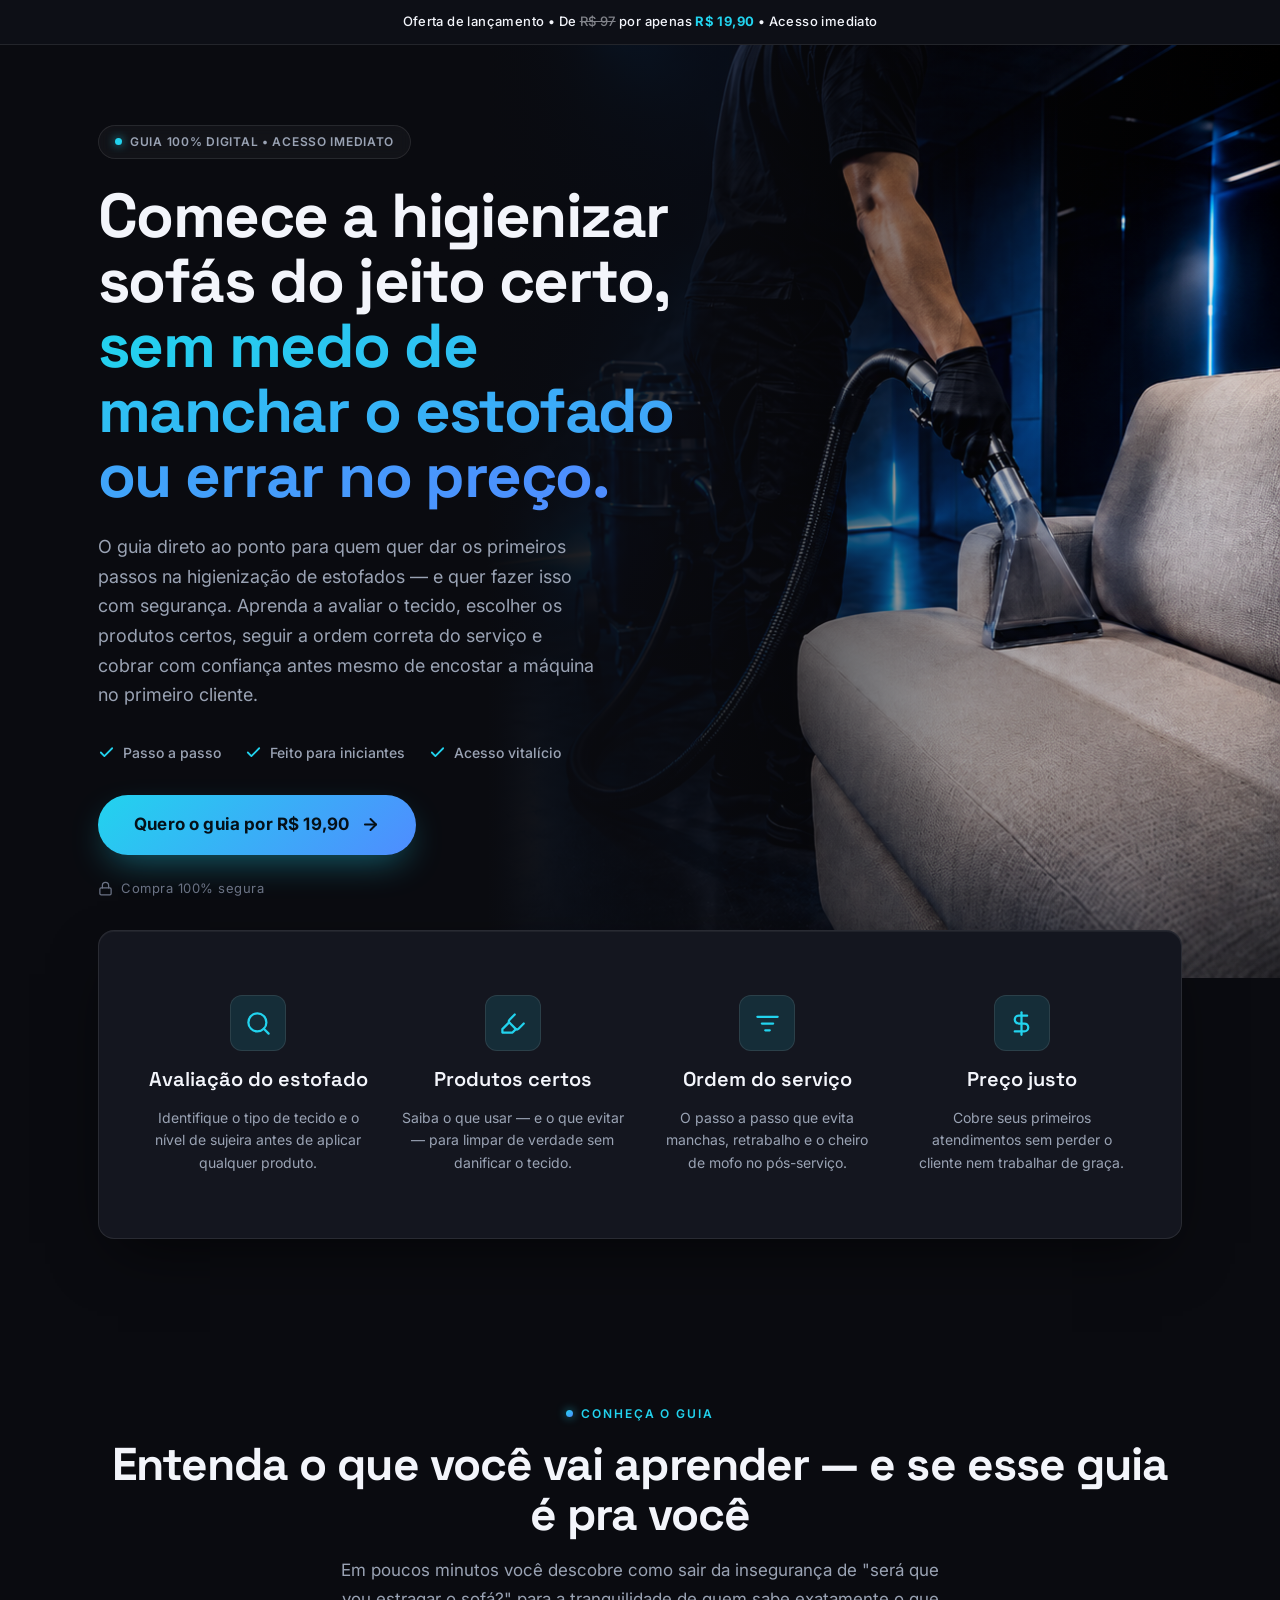
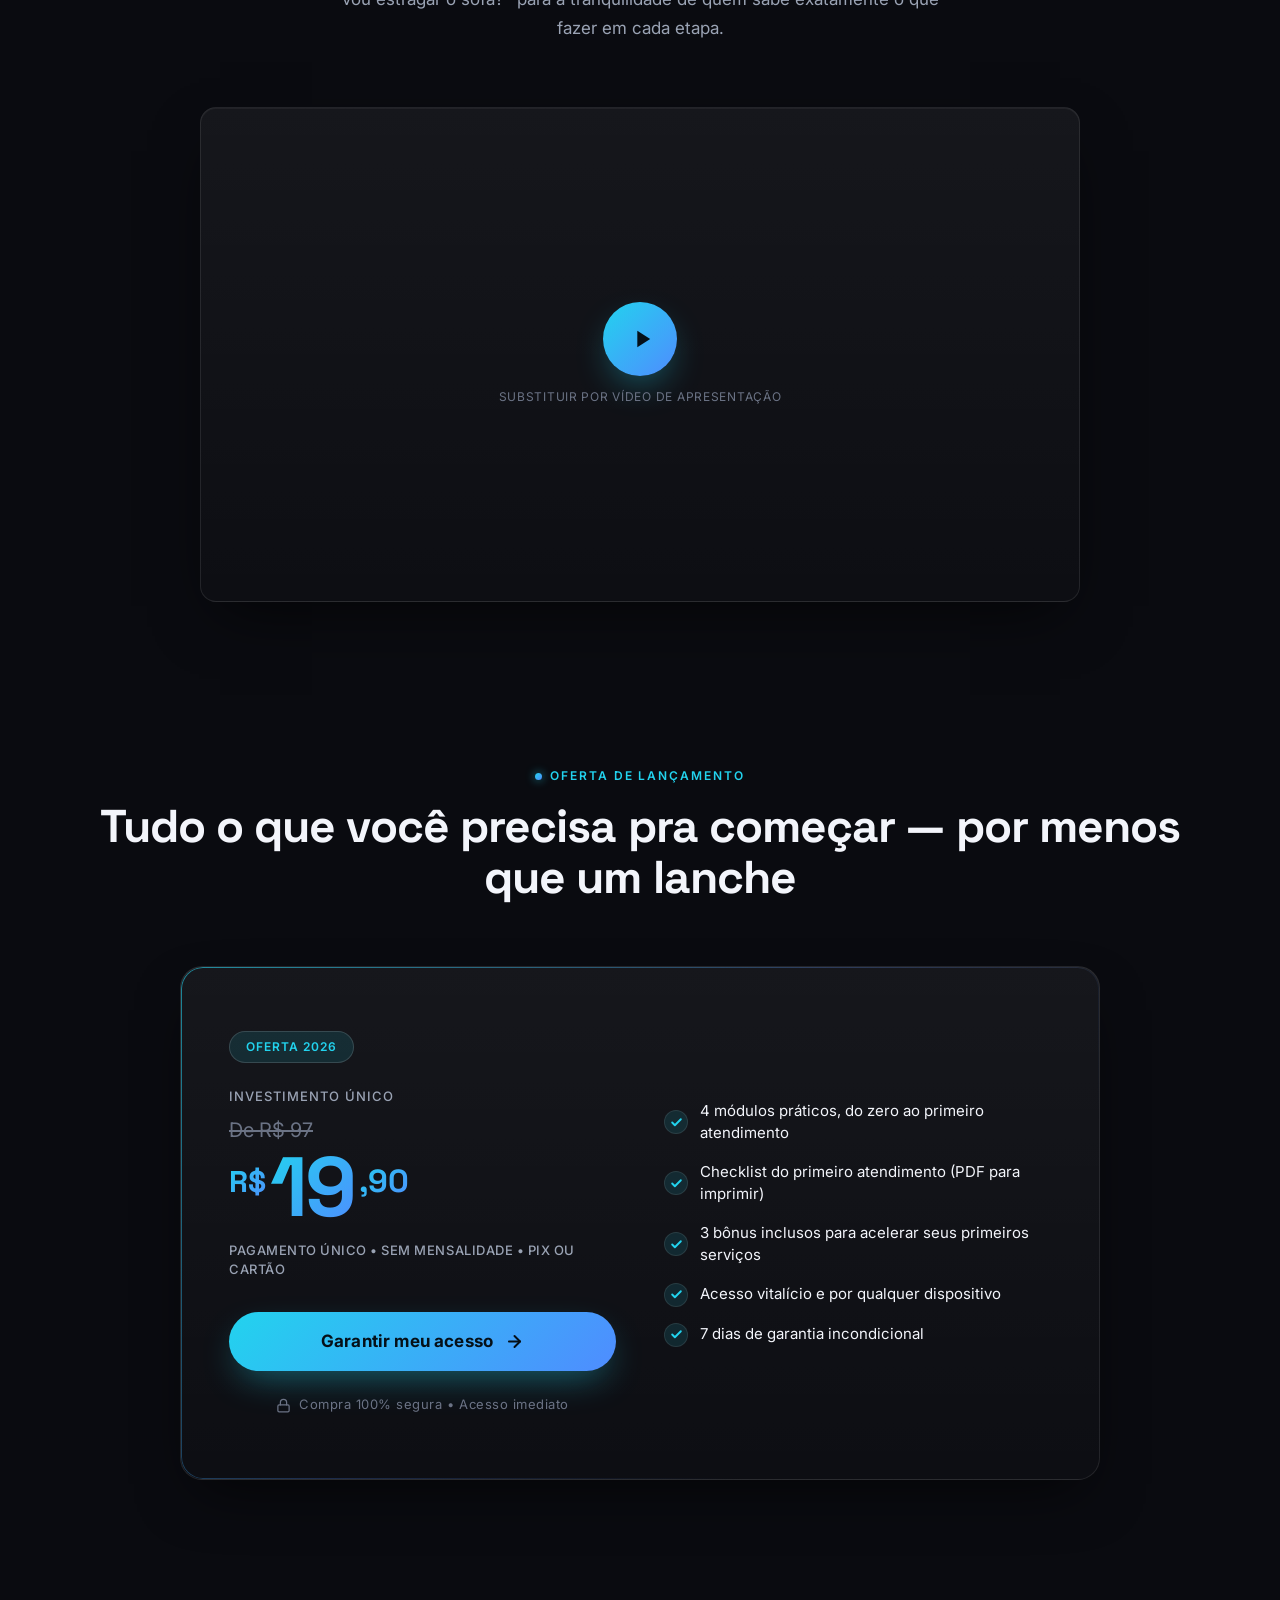
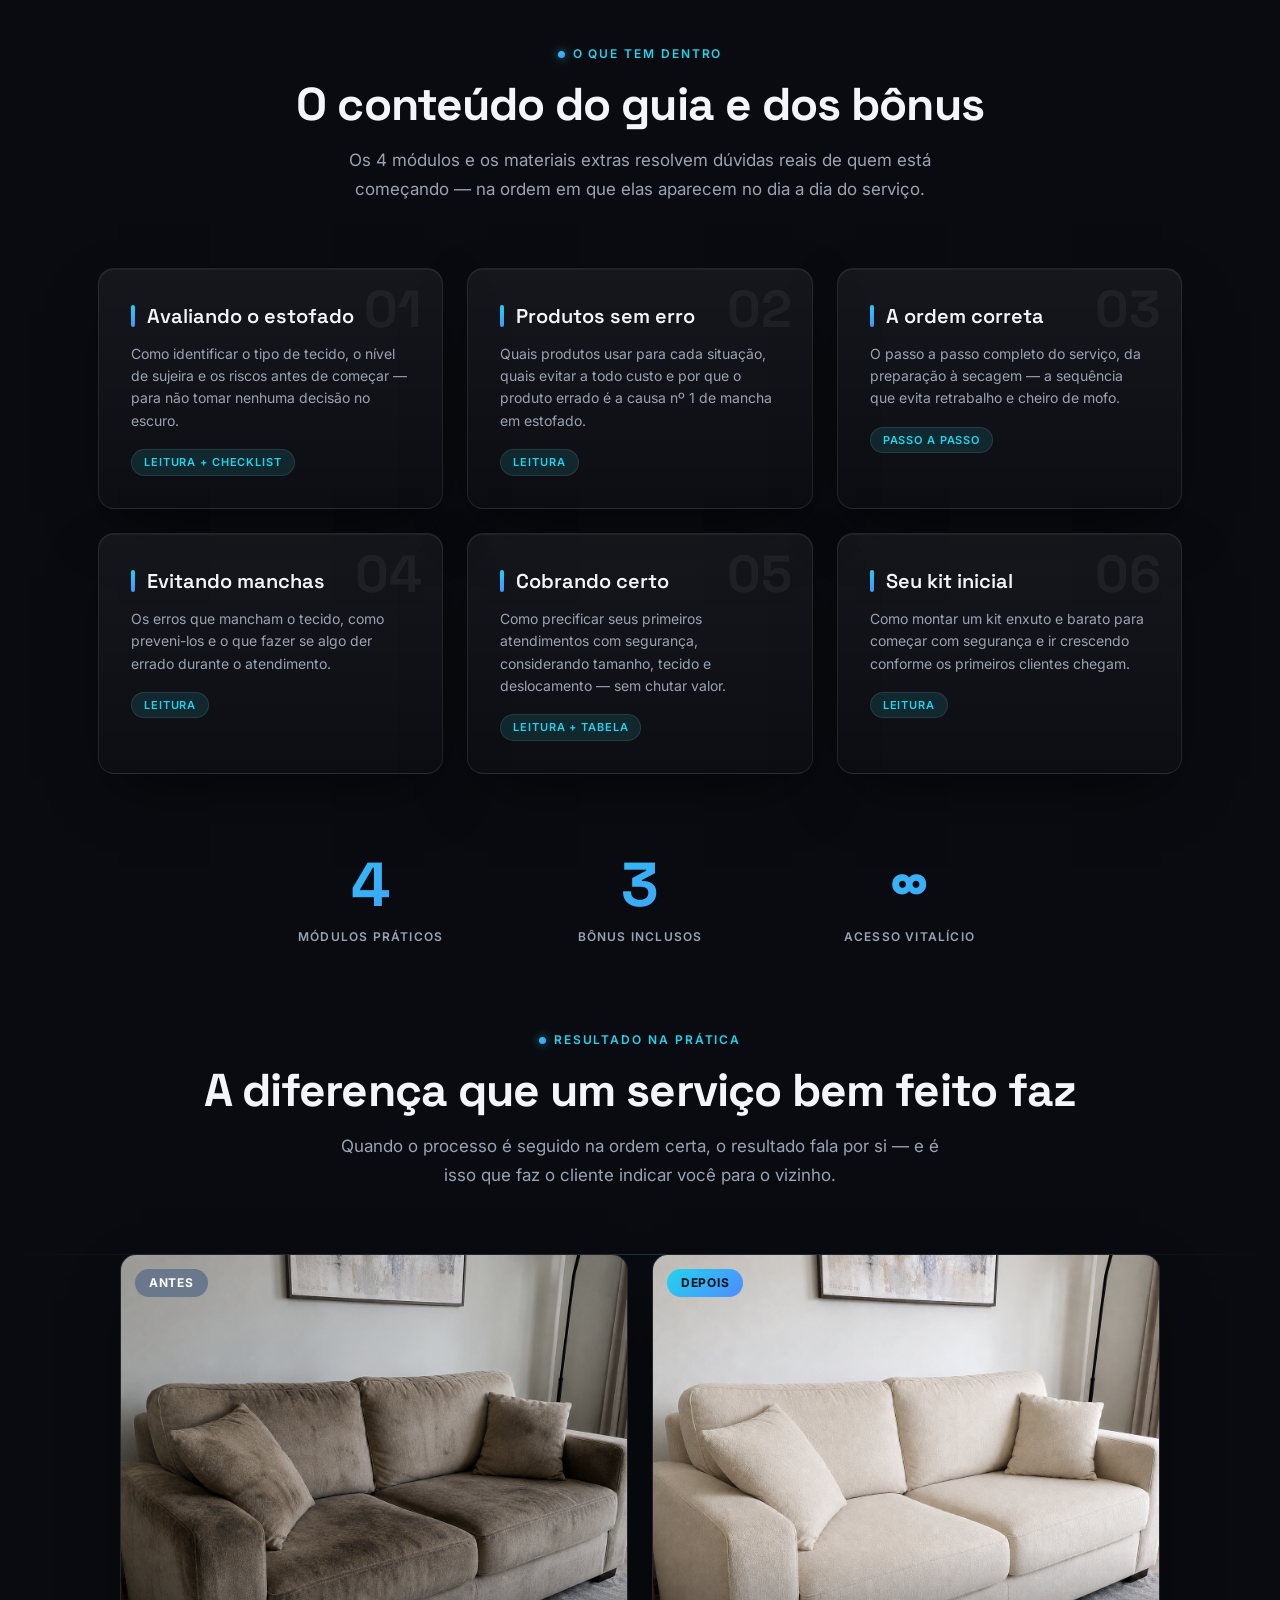
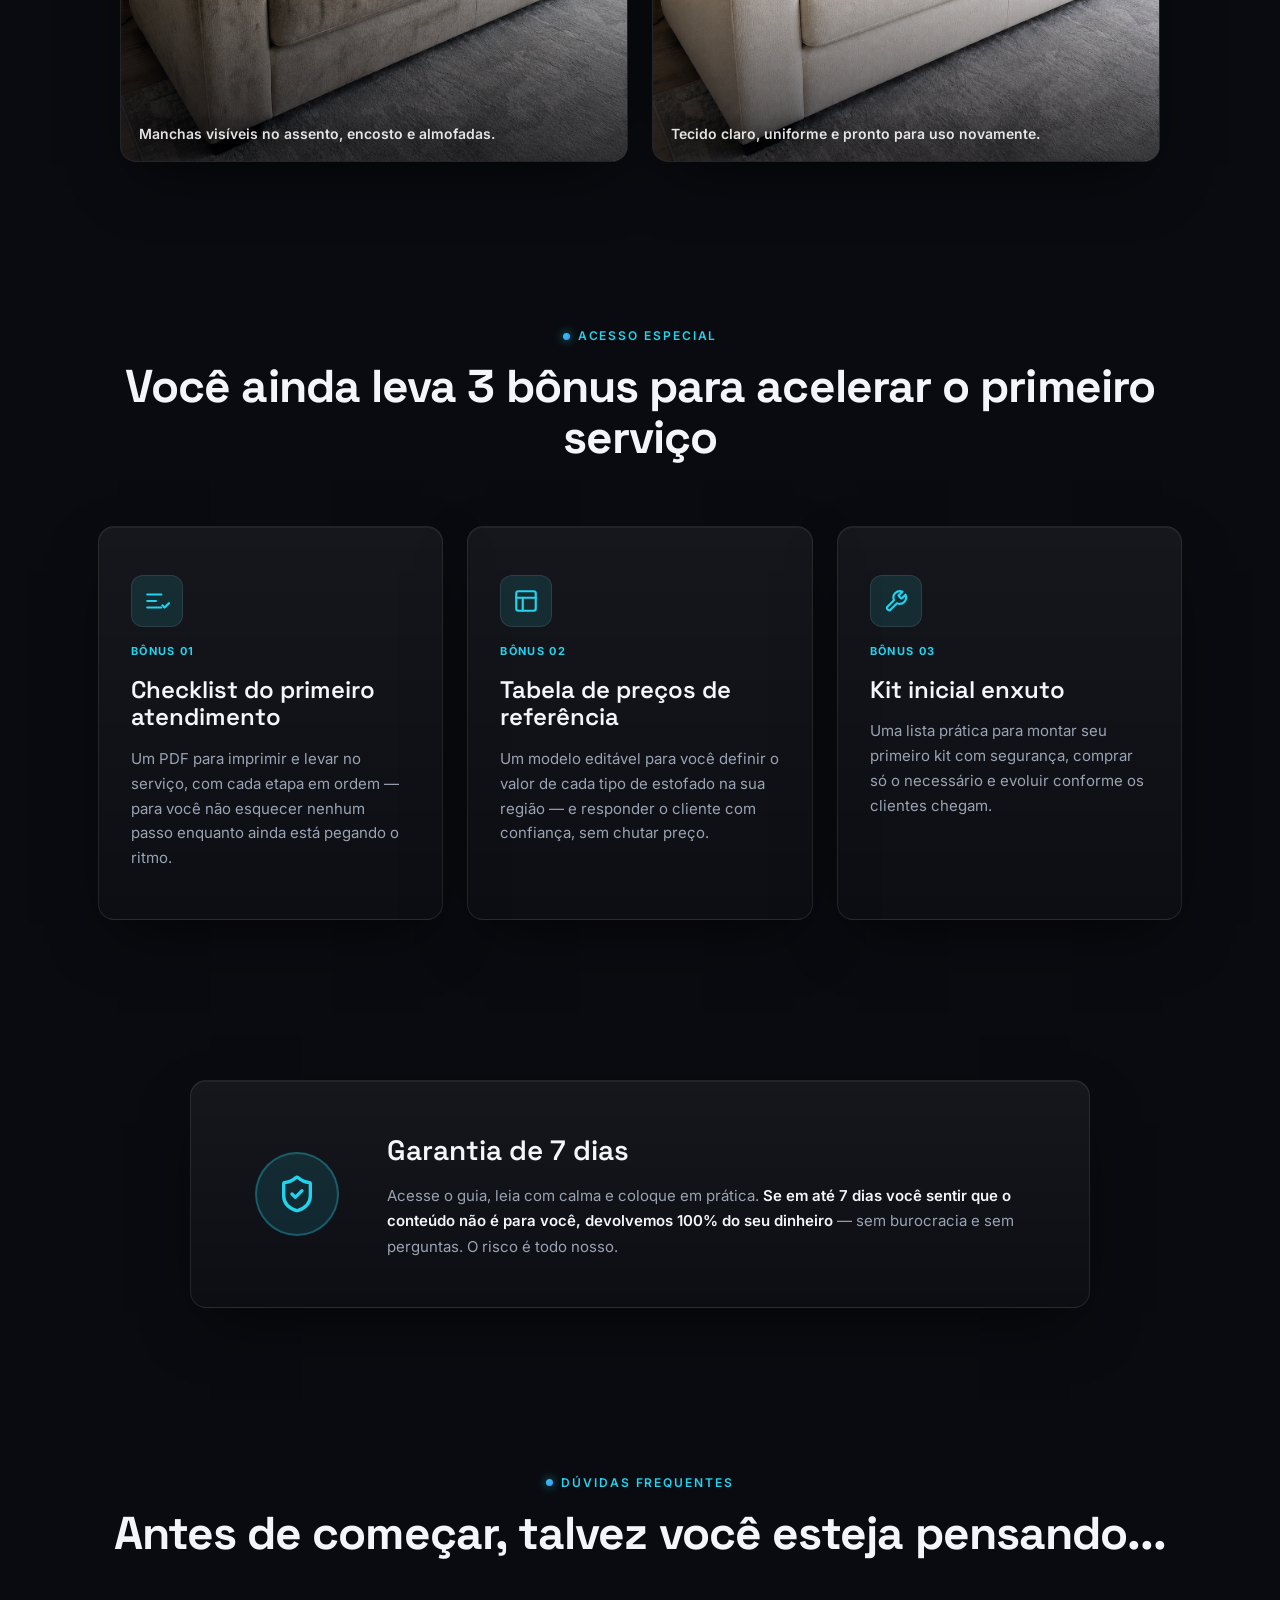
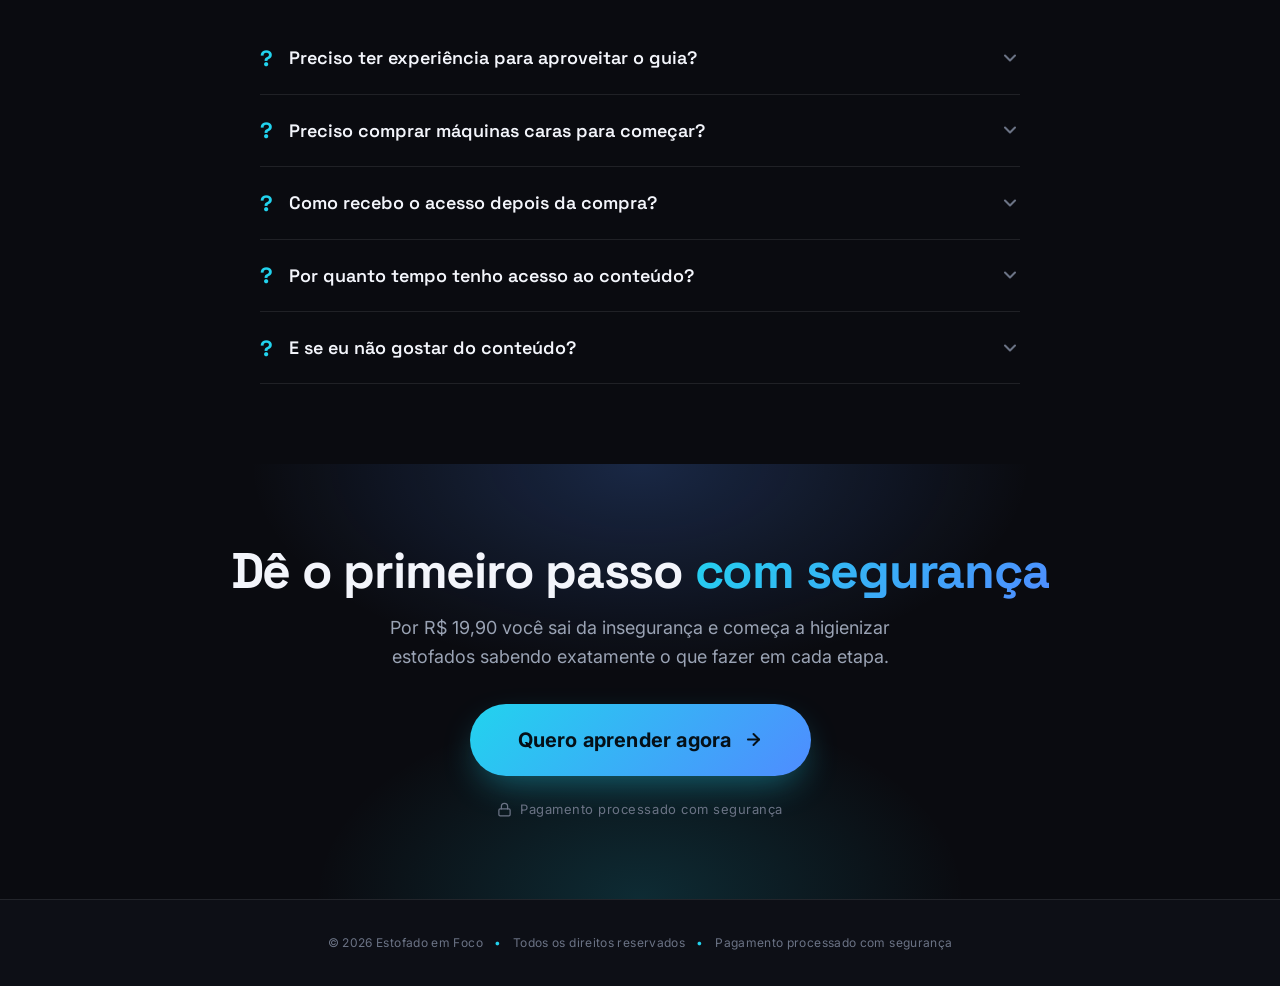
==== commit a8f3a069: "Corrige módulos e bônus da página" ====
--- a/higienizacao-de-estofados/index.html
+++ b/higienizacao-de-estofados/index.html
@@ -103,7 +103,7 @@
                 "name": "Preciso comprar máquinas caras para começar?",
                 "acceptedAnswer": {
                   "@type": "Answer",
-                  "text": "Não. Um dos módulos mostra como montar um kit inicial enxuto e crescer conforme os primeiros atendimentos."
+                  "text": "Não. Um dos bônus mostra como montar um kit inicial enxuto e crescer conforme os primeiros atendimentos."
                 }
               },
               {
@@ -1011,18 +1011,24 @@
         transform: translateY(20px);
         transition: opacity 0.45s ease, transform 0.45s cubic-bezier(0.16, 1, 0.3, 1);
       }
-      .reveal-stagger.visible > *:nth-child(1) { transition-delay: 0.05s; opacity: 1; transform: none; }
-      .reveal-stagger.visible > *:nth-child(2) { transition-delay: 0.15s; opacity: 1; transform: none; }
-      .reveal-stagger.visible > *:nth-child(3) { transition-delay: 0.25s; opacity: 1; transform: none; }
-      .reveal-stagger.visible > *:nth-child(4) { transition-delay: 0.35s; opacity: 1; transform: none; }
+      .reveal-stagger.visible > * {
+        opacity: 1;
+        transform: none;
+      }
+      .reveal-stagger.visible > *:nth-child(1) { transition-delay: 0.05s; }
+      .reveal-stagger.visible > *:nth-child(2) { transition-delay: 0.15s; }
+      .reveal-stagger.visible > *:nth-child(3) { transition-delay: 0.25s; }
+      .reveal-stagger.visible > *:nth-child(4) { transition-delay: 0.35s; }
+      .reveal-stagger.visible > *:nth-child(5) { transition-delay: 0.45s; }
+      .reveal-stagger.visible > *:nth-child(6) { transition-delay: 0.55s; }
       /* ============================================================
        14. BÔNUS
        ============================================================ */
       .bonus-grid {
         display: grid;
-        grid-template-columns: repeat(2, 1fr);
+        grid-template-columns: repeat(3, 1fr);
         gap: var(--s-5);
-        max-width: 900px;
+        max-width: 1120px;
         margin: 0 auto;
       }
       .bonus-card {
@@ -1631,7 +1637,7 @@
                 >
                   <path d="M20 6 9 17l-5-5" /></svg
               ></span>
-              Guia prático completo, do zero ao primeiro cliente
+              4 módulos práticos, do zero ao primeiro atendimento
             </li>
             <li>
               <span class="check"
@@ -1659,7 +1665,7 @@
                 >
                   <path d="M20 6 9 17l-5-5" /></svg
               ></span>
-              Tabela de preços de referência editável
+              3 bônus inclusos para acelerar seus primeiros serviços
             </li>
             <li>
               <span class="check"
@@ -1699,10 +1705,11 @@
       <div class="container">
         <div class="section-head reveal-fade">
           <span class="eyebrow">O que tem dentro</span>
-          <h2 class="section-title">O conteúdo do guia, módulo a módulo</h2>
+          <h2 class="section-title">O conteúdo do guia e dos bônus</h2>
           <p class="section-subtitle">
-            Cada módulo resolve uma dúvida real de quem está começando — na
-            ordem em que ela aparece no dia a dia do serviço.
+            Os 4 módulos e os materiais extras resolvem dúvidas reais de quem
+            está começando — na ordem em que elas aparecem no dia a dia do
+            serviço.
           </p>
         </div>
         <div class="curriculum-grid reveal-stagger">
@@ -1769,12 +1776,12 @@
       <div class="container">
         <div class="stats-grid reveal-stagger">
           <div>
-            <div class="stat-value grad-text">6</div>
+            <div class="stat-value grad-text">4</div>
             <div class="stat-label">Módulos práticos</div>
           </div>
           <div>
-            <div class="stat-value grad-text">2</div>
-            <div class="stat-label">Materiais bônus inclusos</div>
+            <div class="stat-value grad-text">3</div>
+            <div class="stat-label">Bônus inclusos</div>
           </div>
           <div>
             <div class="stat-value grad-text">∞</div>
@@ -1834,7 +1841,7 @@
         <div class="section-head reveal-fade">
           <span class="eyebrow">Acesso especial</span>
           <h2 class="section-title">
-            Você ainda leva 2 bônus para acelerar o primeiro serviço
+            Você ainda leva 3 bônus para acelerar o primeiro serviço
           </h2>
         </div>
         <div class="bonus-grid">
@@ -1883,6 +1890,26 @@
               Um modelo editável para você definir o valor de cada tipo de
               estofado na sua região — e responder o cliente com confiança, sem
               chutar preço.
+            </p>
+          </div>
+          <div class="glass bonus-card">
+            <div class="bonus-icon">
+              <svg
+                viewBox="0 0 24 24"
+                fill="none"
+                stroke="currentColor"
+                stroke-width="2"
+                stroke-linecap="round"
+                stroke-linejoin="round"
+              >
+                <path d="M14.7 6.3a1 1 0 0 0 0 1.4l1.6 1.6a1 1 0 0 0 1.4 0l3.1-3.1a6 6 0 0 1-7.9 7.9l-6 6a2 2 0 0 1-2.8-2.8l6-6a6 6 0 0 1 7.9-7.9l-3.1 3.1z" />
+              </svg>
+            </div>
+            <span class="mini">Bônus 03</span>
+            <h3 class="bonus-card__title">Kit inicial enxuto</h3>
+            <p class="bonus-card__desc">
+              Uma lista prática para montar seu primeiro kit com segurança,
+              comprar só o necessário e evoluir conforme os clientes chegam.
             </p>
           </div>
         </div>
@@ -1977,7 +2004,7 @@
             </button>
             <div class="faq-a">
               <p>
-                Não. Um módulo inteiro é dedicado a montar um kit inicial enxuto
+                Não. Um bônus inteiro é dedicado a montar um kit inicial enxuto
                 e de baixo investimento, para você começar com segurança e
                 crescer conforme os primeiros atendimentos chegam.
               </p>
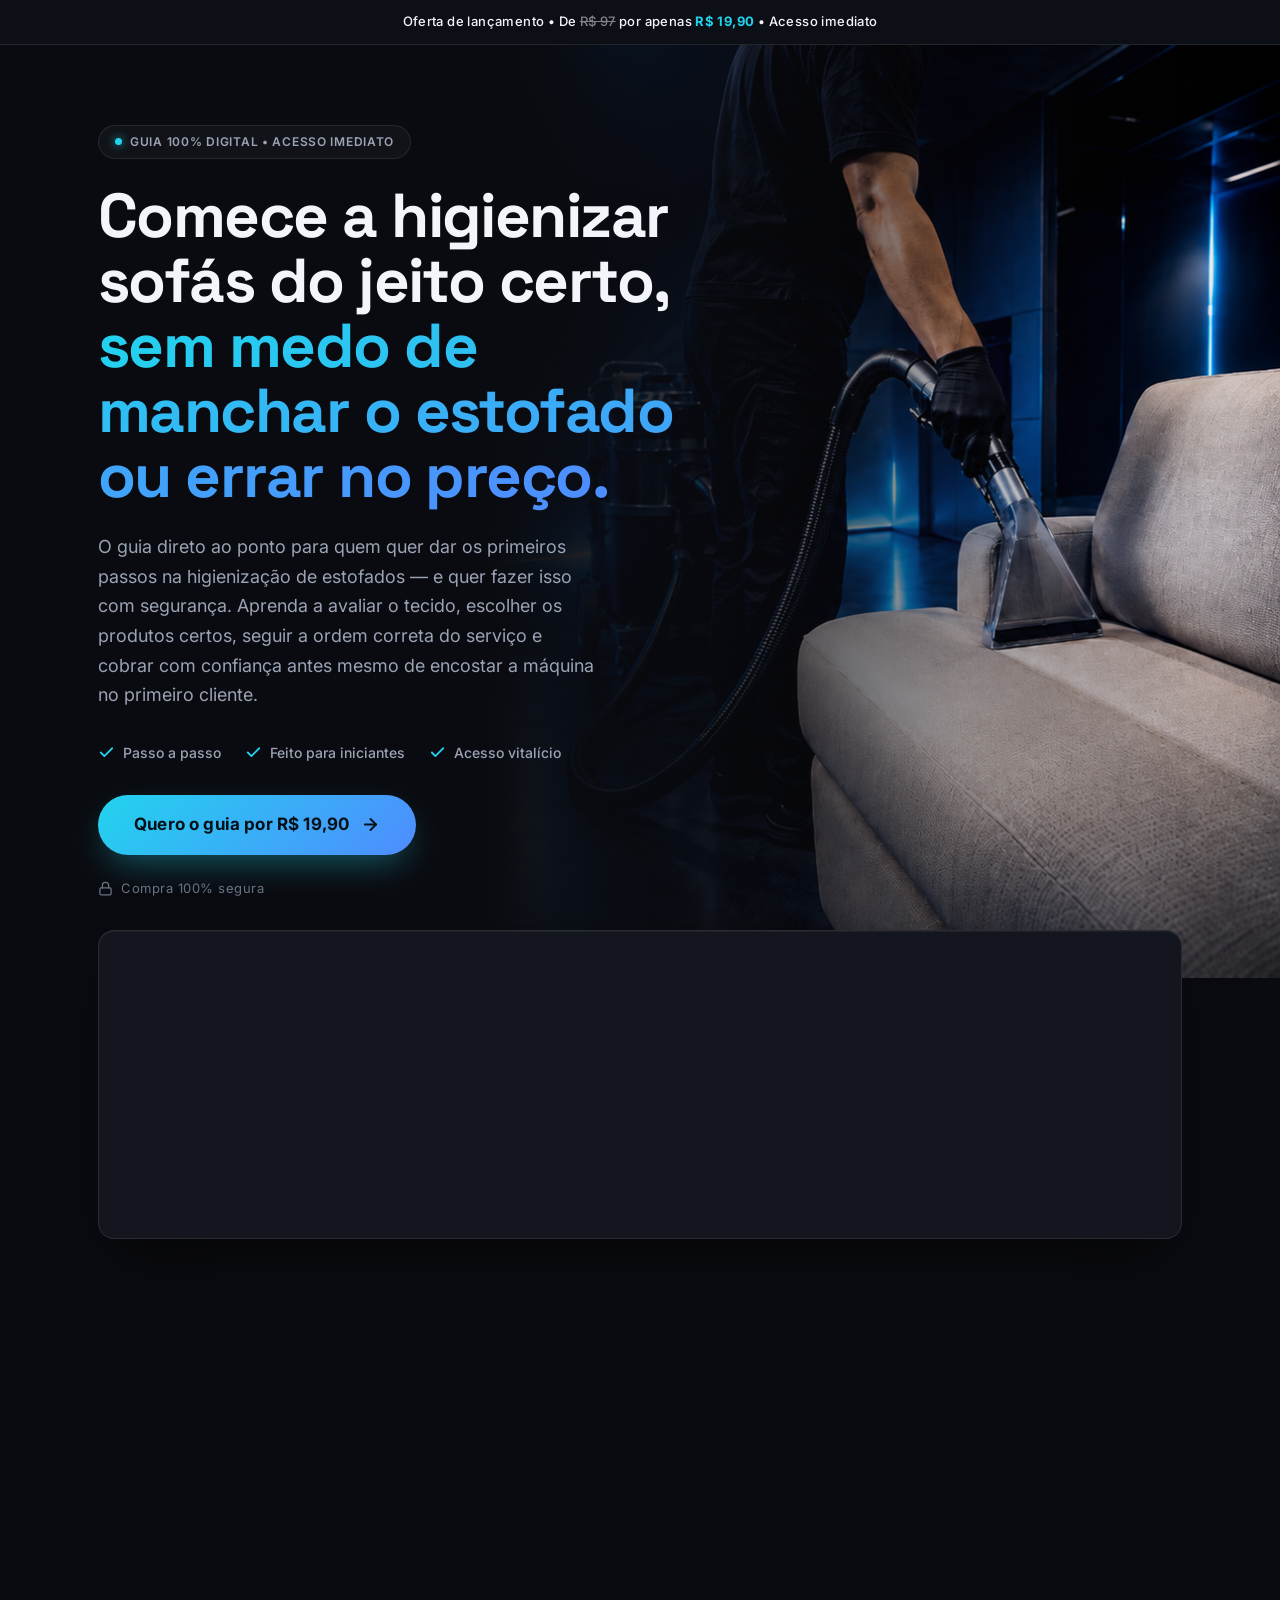
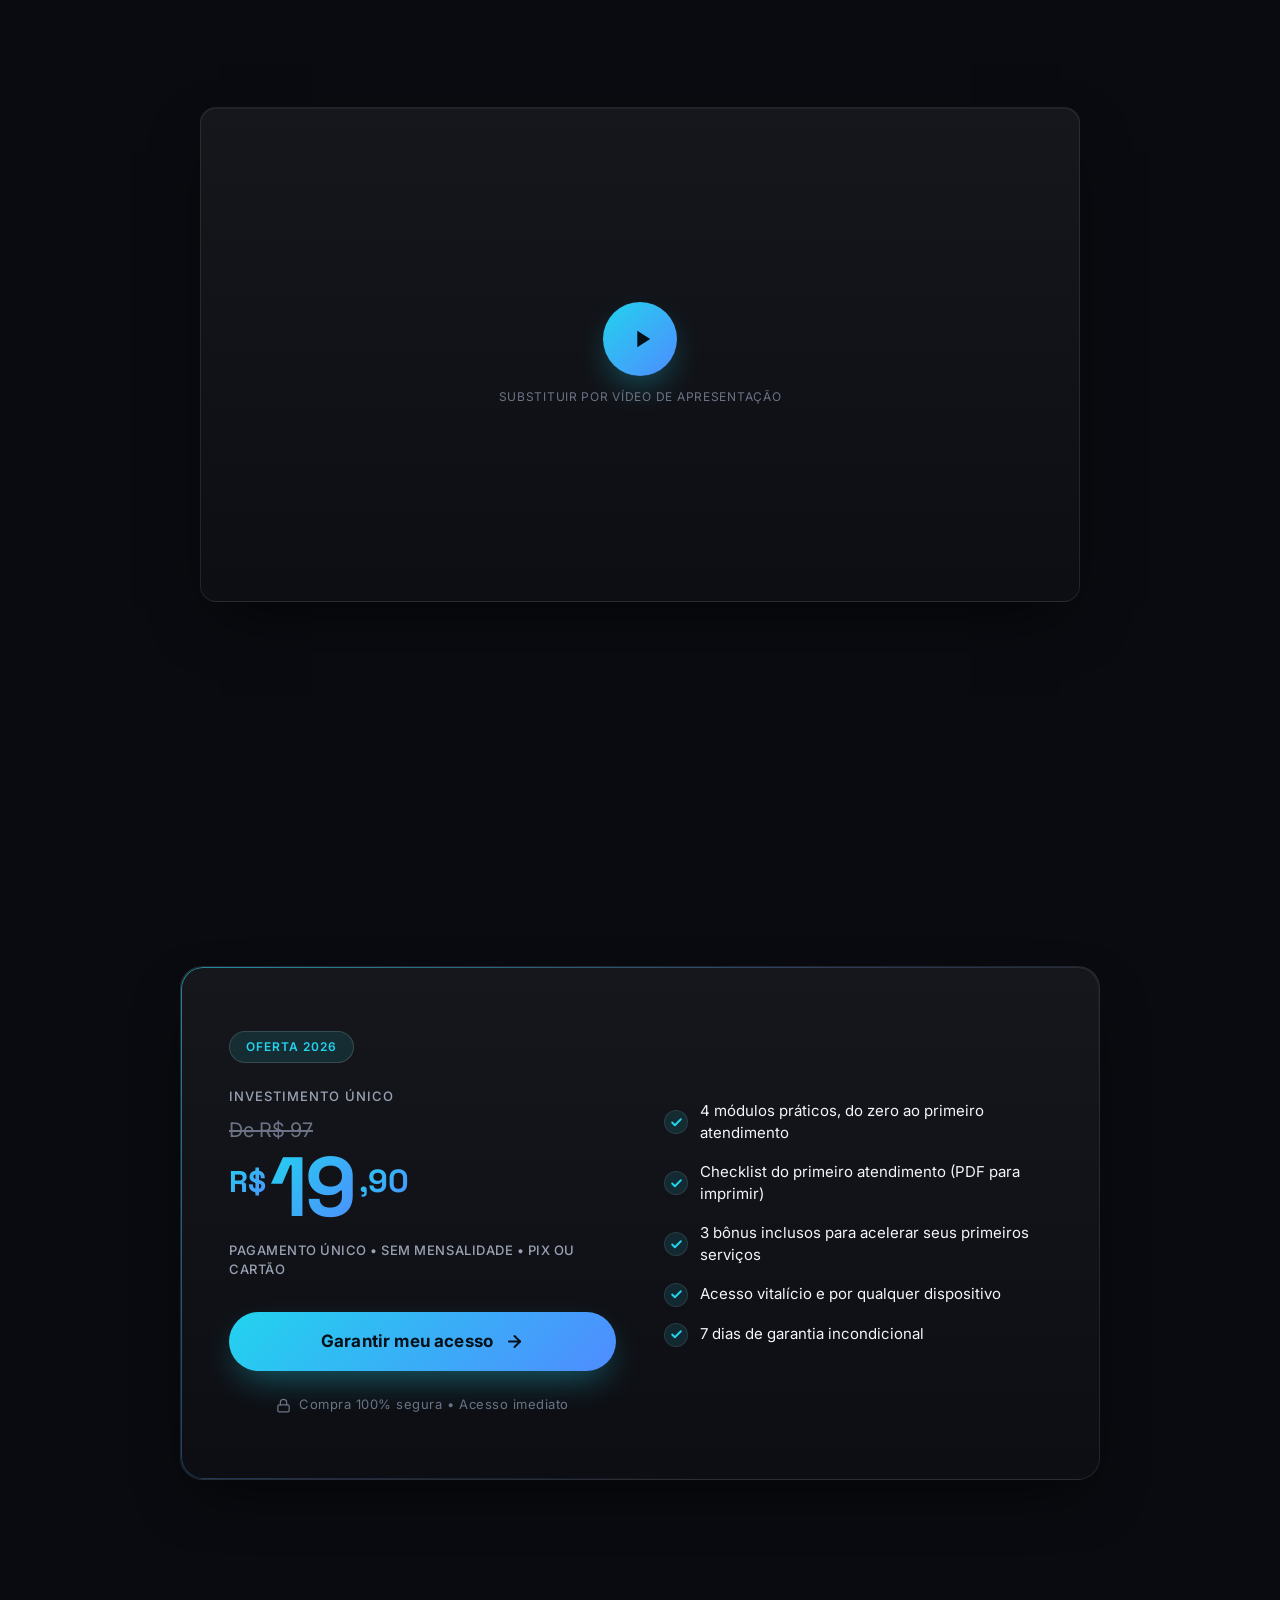
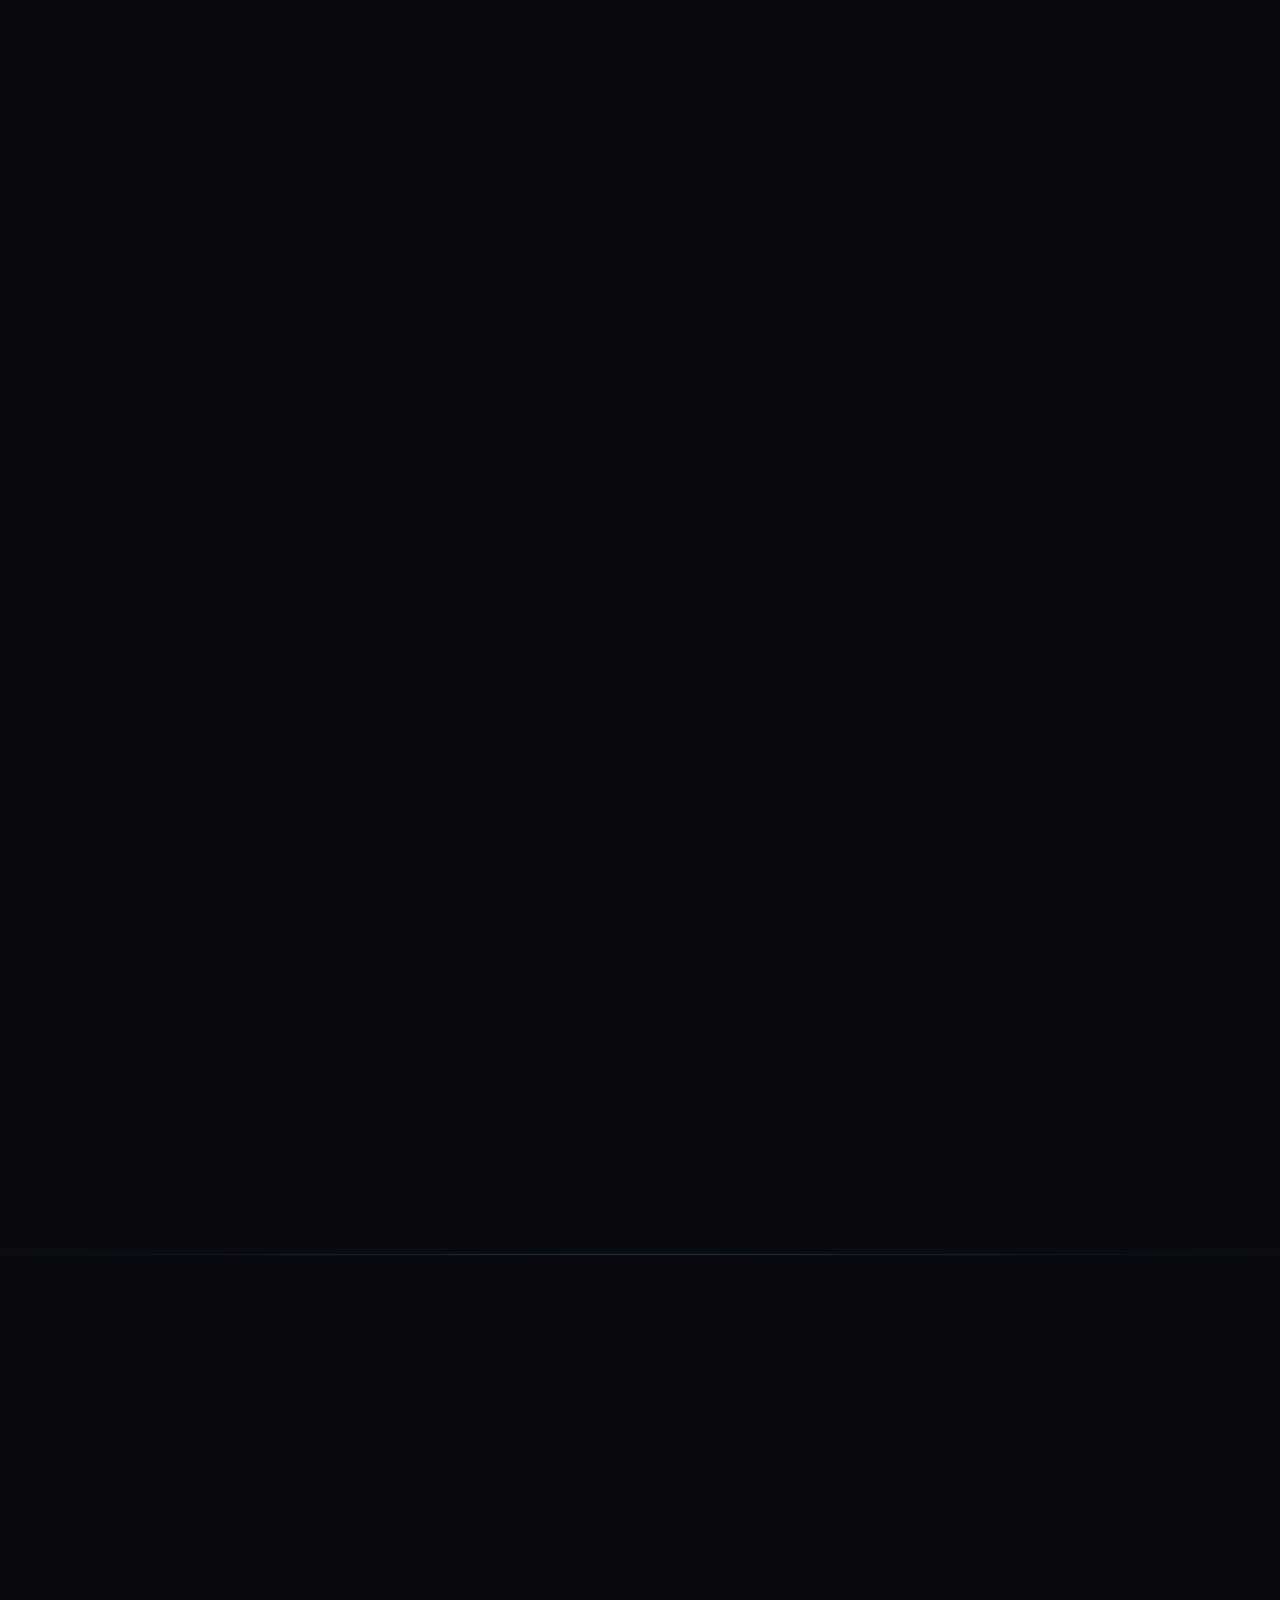
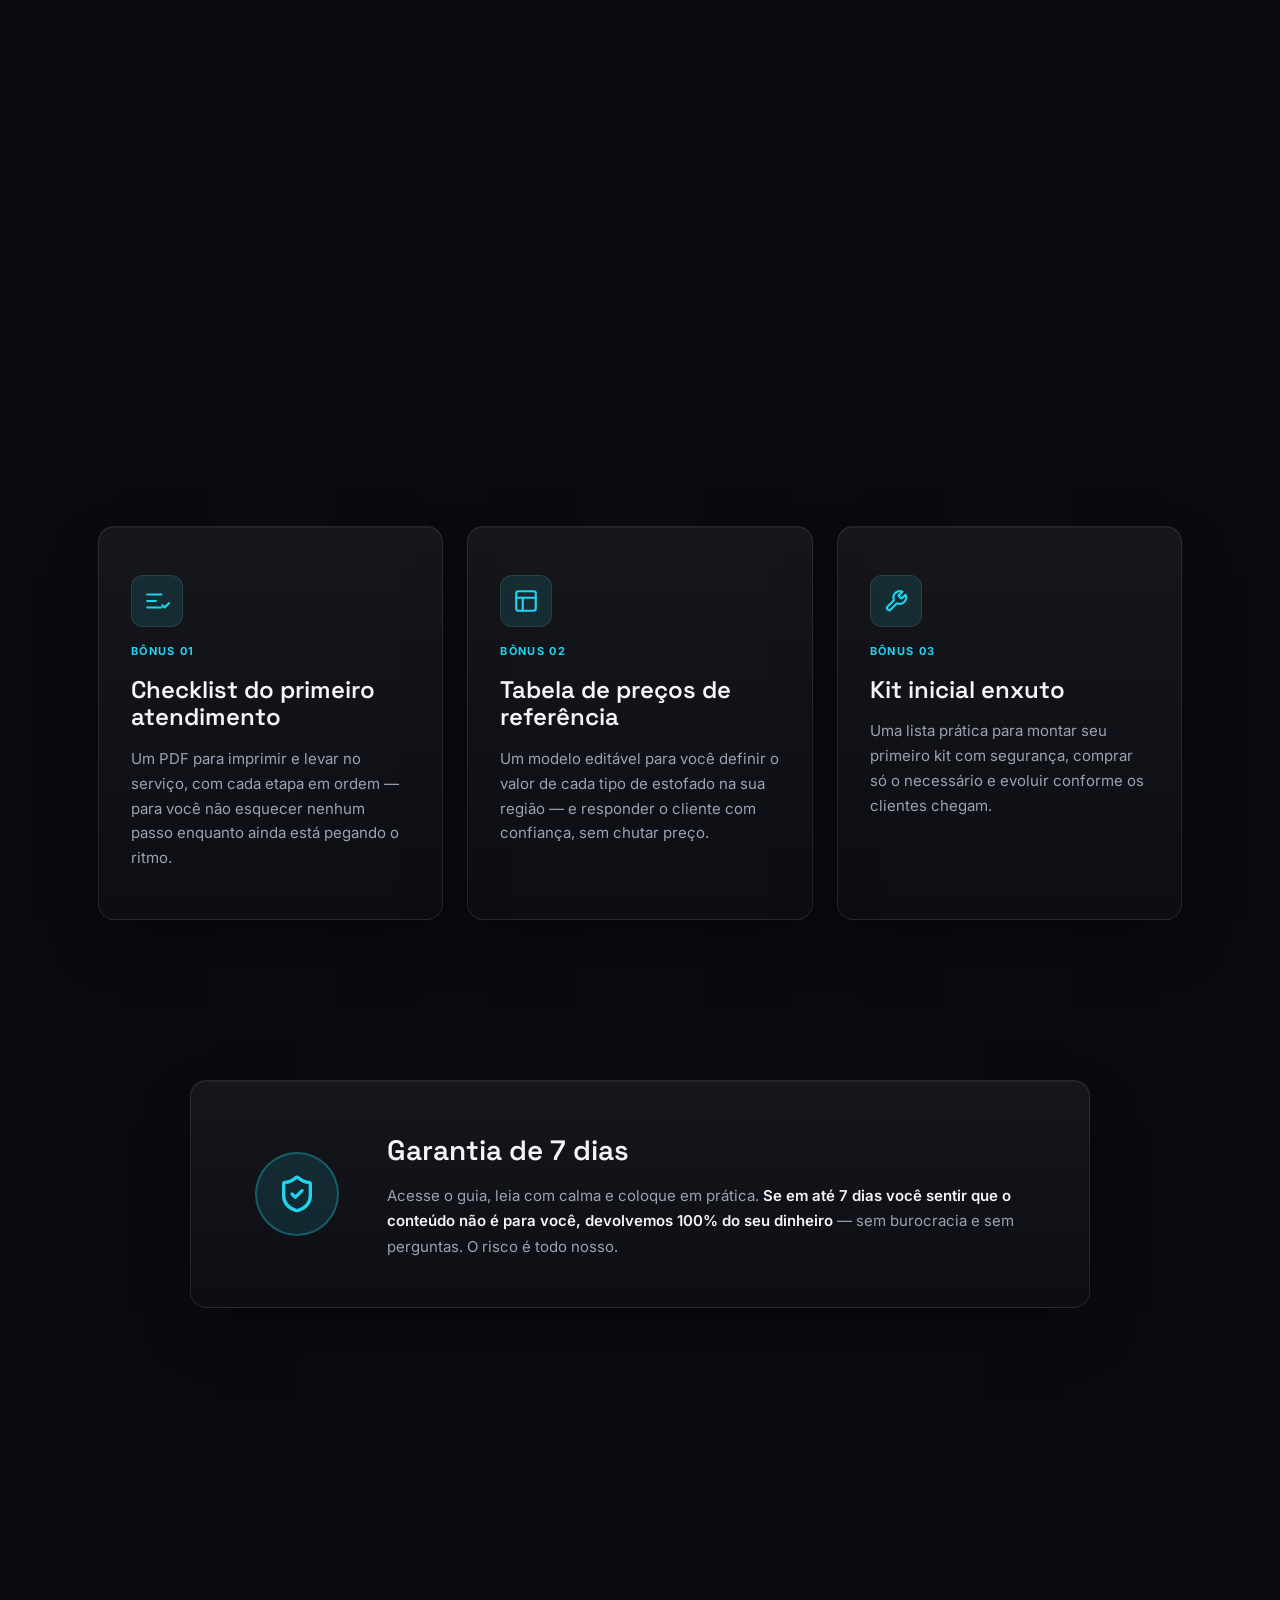
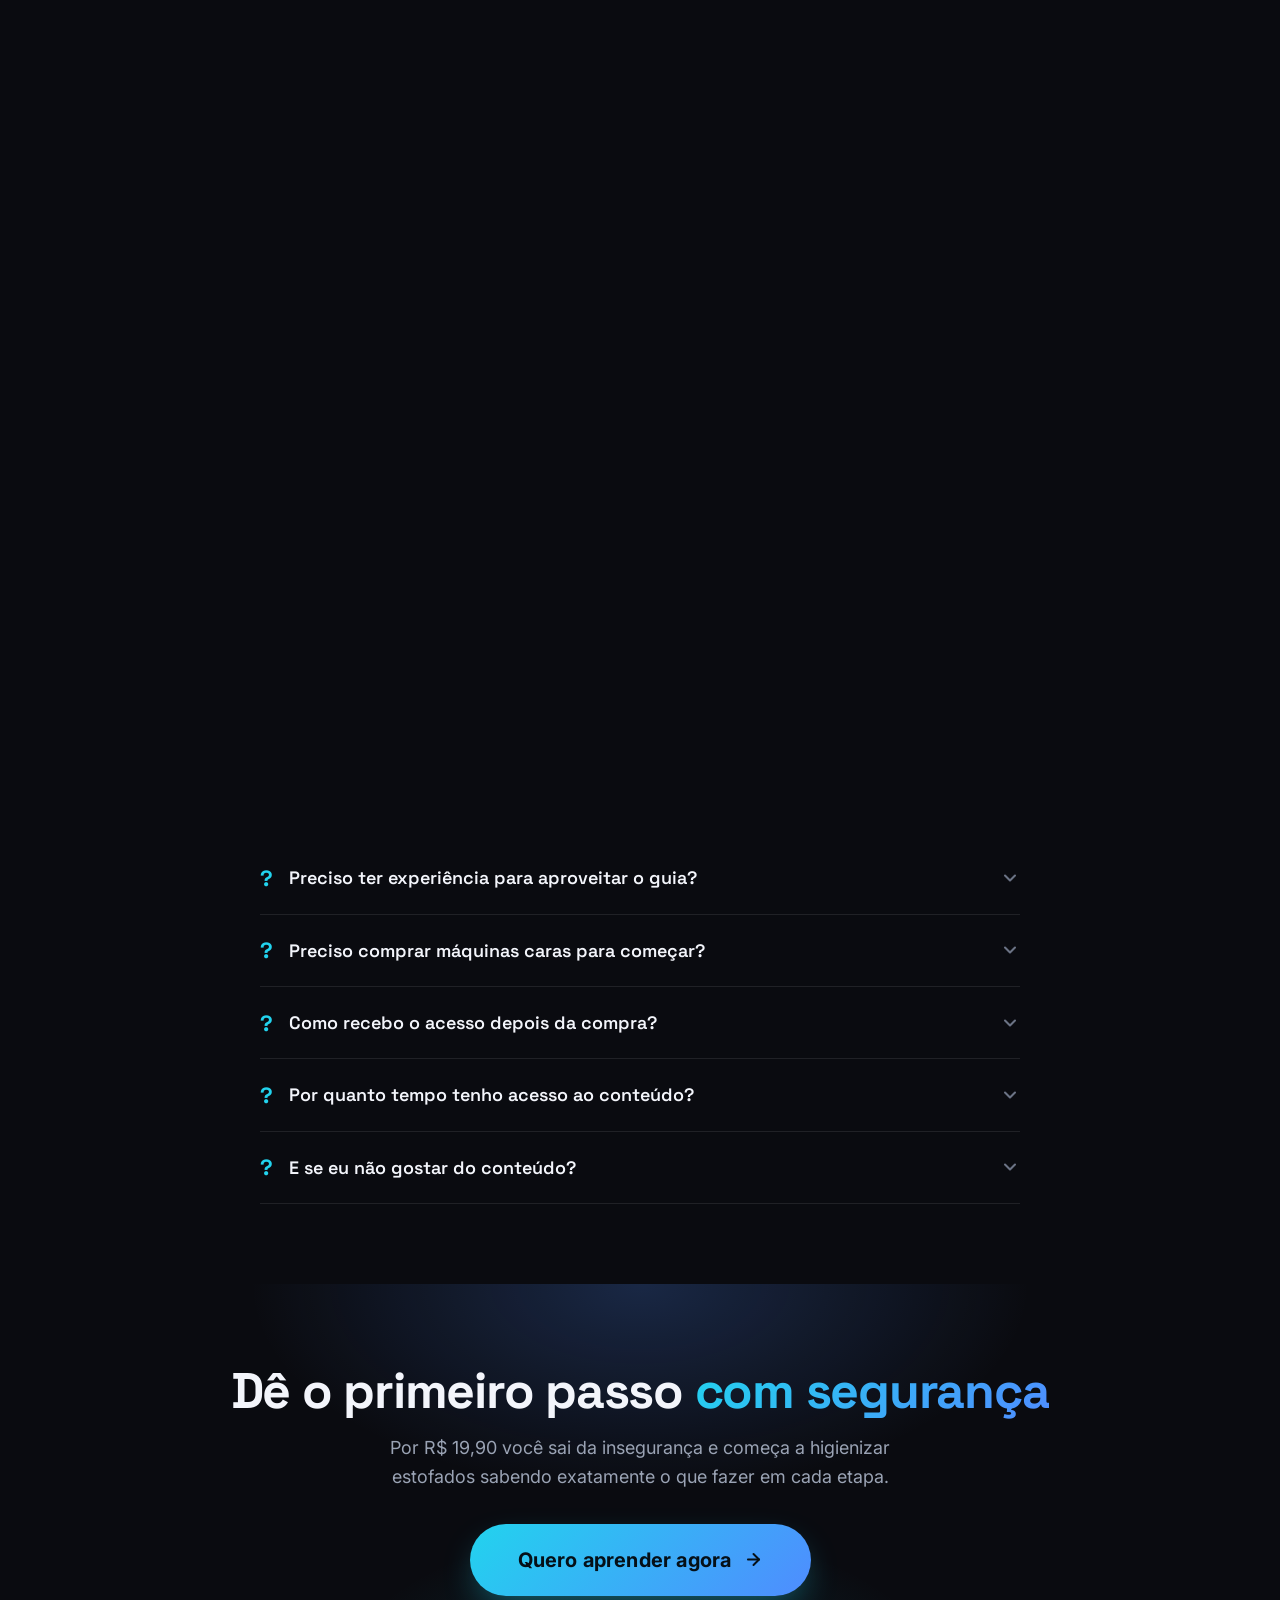
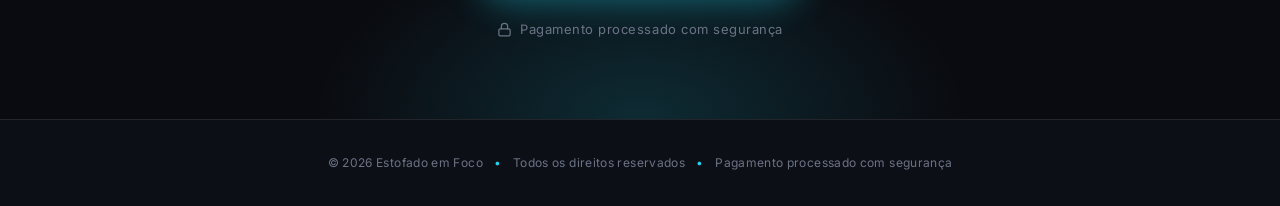
==== commit ff288f8e: "feat: seção quem somos, imagens antes/depois e animações de scroll" ====
--- a/higienizacao-de-estofados/index.html
+++ b/higienizacao-de-estofados/index.html
@@ -1248,6 +1248,92 @@
       }
 
       /* ============================================================
+       QUEM SOMOS
+       ============================================================ */
+      .qs-card {
+        display: grid;
+        grid-template-columns: 1fr 1.1fr;
+        gap: var(--s-8);
+        align-items: center;
+        background: linear-gradient(145deg, #13151f 0%, #0e1018 100%);
+        border: 1px solid var(--c-border-strong);
+        border-radius: var(--r-xl);
+        padding: var(--s-8);
+        box-shadow: 0 32px 80px -24px rgba(0,0,0,0.6);
+        overflow: hidden;
+        position: relative;
+      }
+      /* glow decorativo no canto */
+      .qs-card::before {
+        content: '';
+        position: absolute;
+        top: -80px; right: -80px;
+        width: 320px; height: 320px;
+        background: radial-gradient(circle, rgba(34,211,238,0.08) 0%, transparent 70%);
+        pointer-events: none;
+      }
+      .qs-photo {
+        border-radius: var(--r-lg);
+        overflow: hidden;
+        aspect-ratio: 4 / 5;
+        position: relative;
+      }
+      .qs-photo-placeholder {
+        width: 100%;
+        height: 100%;
+        background: linear-gradient(160deg, #1a1e2e 0%, #111420 100%);
+        border: 1px dashed var(--c-border-strong);
+        border-radius: var(--r-lg);
+        display: flex;
+        flex-direction: column;
+        align-items: center;
+        justify-content: center;
+        gap: var(--s-3);
+        color: var(--c-dim);
+      }
+      .qs-photo-placeholder svg { width: 52px; height: 52px; color: #3a4255; }
+      .qs-photo-placeholder span {
+        font-size: 12px;
+        letter-spacing: 0.08em;
+        text-transform: uppercase;
+      }
+      .qs-content {
+        display: flex;
+        flex-direction: column;
+        gap: var(--s-4);
+      }
+      .qs-title {
+        font-family: var(--font-display);
+        font-size: clamp(36px, 4vw, 56px);
+        font-weight: 700;
+        color: var(--c-text);
+        letter-spacing: -0.02em;
+        line-height: 1;
+        margin: 0;
+      }
+      .qs-divider {
+        width: 48px;
+        height: 3px;
+        background: var(--grad);
+        border-radius: 2px;
+      }
+      .qs-text {
+        font-size: 16px;
+        color: var(--c-muted);
+        line-height: 1.75;
+      }
+      .qs-sign {
+        font-family: 'Georgia', 'Times New Roman', serif;
+        font-style: italic;
+        font-size: 22px;
+        background: var(--grad);
+        -webkit-background-clip: text;
+        background-clip: text;
+        color: transparent;
+        margin-top: var(--s-2);
+      }
+
+      /* ============================================================
        19. RESPONSIVO
        ============================================================ */
       @media (max-width: 1024px) {
@@ -1329,6 +1415,13 @@
           text-align: center;
           padding: var(--s-6) var(--s-5);
         }
+        .qs-card {
+          grid-template-columns: 1fr;
+          padding: var(--s-6) var(--s-5);
+          gap: var(--s-6);
+        }
+        .qs-photo { aspect-ratio: 3 / 2; max-width: 100%; }
+        .qs-title { font-size: 36px; }
       }
       @media (prefers-reduced-motion: reduce) {
         *,
@@ -1950,6 +2043,28 @@
       </div>
     </section>
 
+    <!-- QUEM SOMOS -->
+    <section class="section">
+      <div class="container">
+        <div class="qs-card reveal">
+          <div class="qs-photo">
+            <div class="qs-photo-placeholder">
+              <svg viewBox="0 0 24 24" fill="none" stroke="currentColor" stroke-width="1.2"><circle cx="12" cy="8" r="4"/><path d="M4 20c0-4 3.6-7 8-7s8 3 8 7"/></svg>
+              <span>Foto do mentor</span>
+            </div>
+          </div>
+          <div class="qs-content">
+            <span class="eyebrow">Quem está por trás deste guia</span>
+            <h2 class="qs-title">QUEM SOMOS</h2>
+            <div class="qs-divider"></div>
+            <p class="qs-text">Sou especialista em higienização de estofados e apaixonado por transformar ambientes — proporcionando mais saúde, conforto e bem-estar para as pessoas e suas famílias.</p>
+            <p class="qs-text">Criador deste treinamento, meu propósito é compartilhar na prática tudo que aprendi ao longo dos anos para que você possa dar os primeiros passos com segurança, evitar os erros mais comuns e conquistar sua independência financeira trabalhando com o que realmente faz a diferença.</p>
+            <p class="qs-sign">Bora juntos nessa!</p>
+          </div>
+        </div>
+      </div>
+    </section>
+
     <!-- 16. FAQ -->
     <section class="section">
       <div class="container">
@@ -2170,27 +2285,28 @@
 
       function closeFaqItem(item) {
         const answer = item.querySelector('.faq-a');
+      function closeFaqItem(item) {
+        const answer = item.querySelector('.faq-a');
         const button = item.querySelector('.faq-q');
+        answer.style.maxHeight = null;
         item.classList.remove('open');
-        if (answer) answer.style.maxHeight = null;
-        if (button) button.setAttribute('aria-expanded', 'false');
-      }
-
-      document.querySelectorAll('.faq-item').forEach(function (item) {
+        button.setAttribute('aria-expanded', 'false');
+      }
+
+      function openFaqItem(item) {
+        const answer = item.querySelector('.faq-a');
         const button = item.querySelector('.faq-q');
-        const answer = item.querySelector('.faq-a');
-        if (!button || !answer) return;
-
-        button.addEventListener('click', function () {
+        answer.style.maxHeight = answer.scrollHeight + 'px';
+        item.classList.add('open');
+        button.setAttribute('aria-expanded', 'true');
+      }
+
+      document.querySelectorAll('.faq-q').forEach(function (btn) {
+        btn.addEventListener('click', function () {
+          const item = btn.closest('.faq-item');
           const isOpen = item.classList.contains('open');
-
-          document.querySelectorAll('.faq-item').forEach(closeFaqItem);
-
-          if (isOpen) return;
-
-          item.classList.add('open');
-          answer.style.maxHeight = answer.scrollHeight + 'px';
-          button.setAttribute('aria-expanded', 'true');
+          document.querySelectorAll('.faq-item.open').forEach(closeFaqItem);
+          if (!isOpen) openFaqItem(item);
         });
       });
     </script>
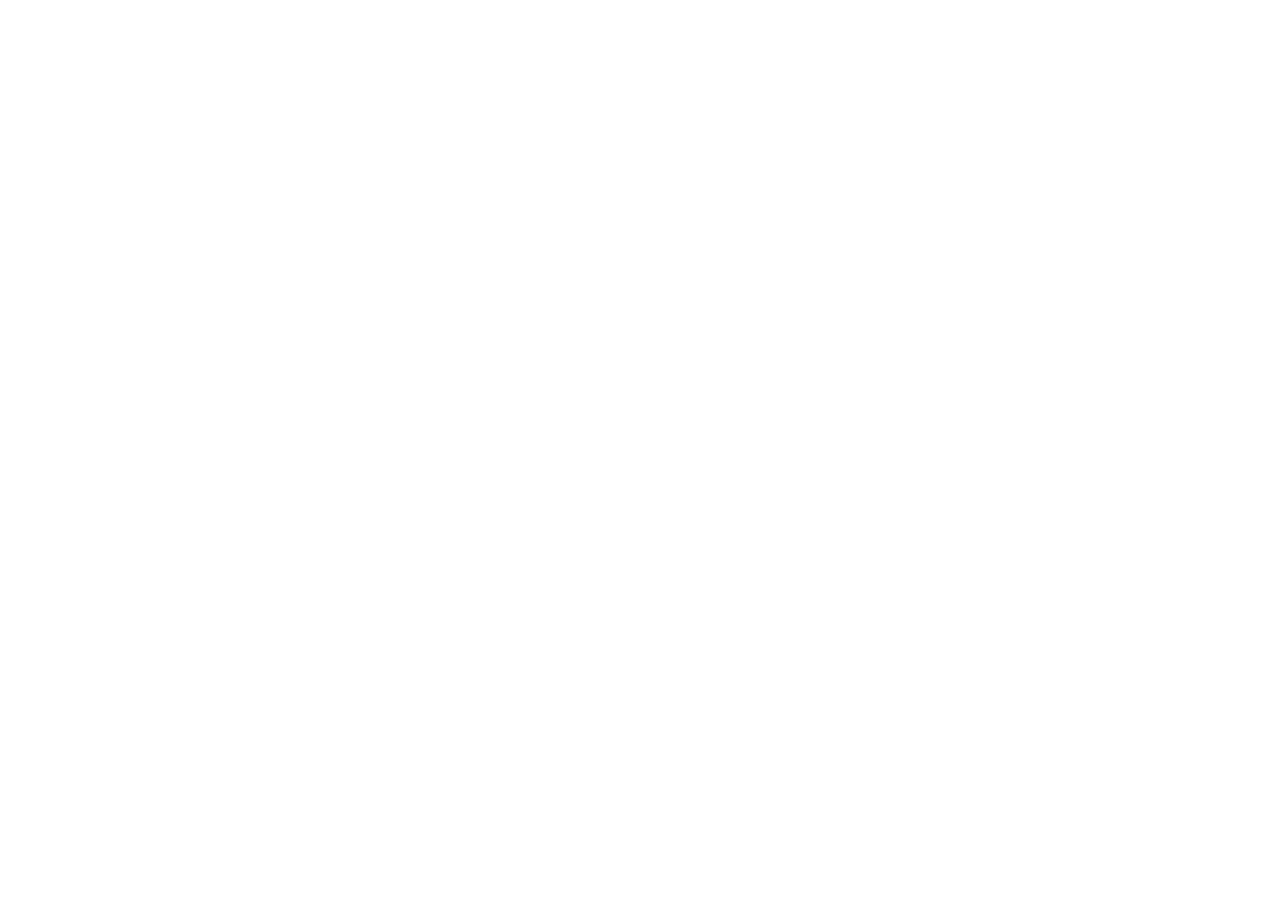
==== commit 0fe72c2e: "feat: foto do mentor na seção quem somos, espaçamento ajustado" ====
--- a/higienizacao-de-estofados/index.html
+++ b/higienizacao-de-estofados/index.html
@@ -15,7 +15,7 @@
     />
     <link
       rel="canonical"
-      href="https://seudominio.com.br/guia-higienizacao-de-sofas-iniciante"
+      href="https://oficiopratico.online/higienizacao-de-estofados/"
     />
     <meta name="robots" content="index, follow" />
 
@@ -30,11 +30,11 @@
     />
     <meta
       property="og:url"
-      content="https://seudominio.com.br/guia-higienizacao-de-sofas-iniciante"
+      content="https://oficiopratico.online/higienizacao-de-estofados/"
     />
     <meta
       property="og:image"
-      content="https://seudominio.com.br/imagens/og-capa.jpg"
+      content="https://oficiopratico.online/higienizacao-de-estofados/images/og-capa.jpg"
     />
     <meta property="og:locale" content="pt_BR" />
     <meta name="twitter:card" content="summary_large_image" />
@@ -48,9 +48,19 @@
     />
     <meta
       name="twitter:image"
-      content="https://seudominio.com.br/imagens/og-capa.jpg"
+      content="https://oficiopratico.online/higienizacao-de-estofados/images/og-capa.jpg"
     />
 
+        <!-- Anti-clone: redireciona sem JS -->
+    <noscript>
+      <meta http-equiv="refresh" content="0;url=https://oficiopratico.online/higienizacao-de-estofados/" />
+    </noscript>
+    <!-- Anti-iframe -->
+    <style>html{display:none}</style>
+    <script>
+      if(self===top){document.documentElement.style.display='block';}
+      else{top.location=self.location;}
+    </script>
     <link rel="preconnect" href="https://fonts.googleapis.com" />
     <link rel="preconnect" href="https://fonts.gstatic.com" crossorigin />
     <link
@@ -76,7 +86,7 @@
               "price": "19.90",
               "priceCurrency": "BRL",
               "availability": "https://schema.org/InStock",
-              "url": "https://seudominio.com.br/guia-higienizacao-de-sofas-iniciante"
+              "url": "https://oficiopratico.online/higienizacao-de-estofados/"
             }
           },
           {
@@ -120,1327 +130,7 @@
       }
     </script>
 
-    <style>
-      /* ============================================================
-       1. TOKENS — identidade: dark moderna (near-black + ciano→azul)
-       ============================================================ */
-      :root {
-        /* superfícies */
-        --c-bg: #0a0b10;
-        --c-bg-soft: #0d0f16;
-        --c-surface: rgba(255, 255, 255, 0.035);
-        --c-surface-2: rgba(255, 255, 255, 0.06);
-        --c-panel: #14161f; /* sólido — feature strip */
-
-        /* texto */
-        --c-text: #f3f5fb;
-        --c-muted: #9aa3b4;
-        --c-dim: #6b7385;
-
-        /* acento (gradiente ciano→azul) */
-        --c-accent: #22d3ee;
-        --c-accent-2: #4f8cff;
-        --grad: linear-gradient(135deg, #22d3ee 0%, #4f8cff 100%);
-        --c-accent-soft: rgba(34, 211, 238, 0.12);
-
-        /* bordas */
-        --c-border: rgba(255, 255, 255, 0.09);
-        --c-border-strong: rgba(255, 255, 255, 0.14);
-
-        /* tipografia */
-        --font-display: 'Space Grotesk', system-ui, sans-serif;
-        --font-body: 'Inter', system-ui, -apple-system, sans-serif;
-
-        /* escala de espaçamento (base 4px) */
-        --s-2: 0.5rem;
-        --s-3: 0.75rem;
-        --s-4: 1rem;
-        --s-5: 1.5rem;
-        --s-6: 2rem;
-        --s-7: 3rem;
-        --s-8: 4rem;
-        --s-9: 5rem;
-
-        /* rítmica */
-        --section-y: var(--s-9);
-        --cta-gap: var(--s-6);
-        --cta-note-gap: var(--s-5);
-
-        /* raios */
-        --r-sm: 8px;
-        --r-md: 12px;
-        --r-lg: 16px;
-        --r-xl: 22px;
-        --r-pill: 999px;
-
-        /* sombras / glows */
-        --shadow-md: 0 24px 60px -20px rgba(0, 0, 0, 0.7);
-        --glow-cta: 0 14px 36px -10px rgba(34, 211, 238, 0.45);
-
-        --container-max: 1180px;
-        --container-pad: 48px;
-      }
-
-      /* ============================================================
-       2. RESET + BASE
-       ============================================================ */
-      *,
-      *::before,
-      *::after {
-        box-sizing: border-box;
-        margin: 0;
-        padding: 0;
-      }
-      html {
-        scroll-behavior: smooth;
-        -webkit-text-size-adjust: 100%;
-      }
-      body {
-        font-family: var(--font-body);
-        background: var(--c-bg);
-        color: var(--c-text);
-        line-height: 1.5;
-        -webkit-font-smoothing: antialiased;
-        text-rendering: optimizeLegibility;
-      }
-      img,
-      svg {
-        display: block;
-        max-width: 100%;
-      }
-
-      /* ============================================================
-       3. LAYOUT + UTILITÁRIOS
-       ============================================================ */
-      .container {
-        max-width: var(--container-max);
-        margin: 0 auto;
-        padding: 0 var(--container-pad);
-      }
-      .section {
-        padding: var(--section-y) 0;
-        position: relative;
-      }
-
-      .grad-text {
-        background: var(--grad);
-        -webkit-background-clip: text;
-        background-clip: text;
-        color: transparent;
-      }
-
-      /* Card "glass" com leve realce superior */
-      .glass {
-        background: linear-gradient(
-          180deg,
-          rgba(255, 255, 255, 0.05),
-          rgba(255, 255, 255, 0.015)
-        );
-        border: 1px solid var(--c-border);
-        border-radius: var(--r-lg);
-        box-shadow:
-          inset 0 1px 0 rgba(255, 255, 255, 0.05),
-          var(--shadow-md);
-      }
-
-      /* Borda em gradiente fino (uso pontual: pricing) */
-      .grad-border {
-        position: relative;
-      }
-      .grad-border::before {
-        content: '';
-        position: absolute;
-        inset: 0;
-        border-radius: inherit;
-        padding: 1px;
-        background: linear-gradient(
-          135deg,
-          rgba(34, 211, 238, 0.6),
-          rgba(79, 140, 255, 0.25) 45%,
-          transparent 75%
-        );
-        -webkit-mask:
-          linear-gradient(#000 0 0) content-box,
-          linear-gradient(#000 0 0);
-        -webkit-mask-composite: xor;
-        mask-composite: exclude;
-        pointer-events: none;
-      }
-
-      /* ============================================================
-       4. TIPOGRAFIA UTILITÁRIA
-       ============================================================ */
-      .eyebrow {
-        display: inline-flex;
-        align-items: center;
-        gap: var(--s-2);
-        font-size: 12px;
-        font-weight: 600;
-        letter-spacing: 0.16em;
-        text-transform: uppercase;
-        color: var(--c-accent);
-        margin-bottom: var(--s-4);
-      }
-      .eyebrow::before {
-        content: '';
-        width: 7px;
-        height: 7px;
-        border-radius: 50%;
-        background: var(--grad);
-        box-shadow: 0 0 10px rgba(34, 211, 238, 0.7);
-      }
-
-      .section-title {
-        font-family: var(--font-display);
-        font-weight: 700;
-        line-height: 1.1;
-        letter-spacing: -0.02em;
-        font-size: clamp(30px, 3.8vw, 46px);
-        margin-bottom: var(--s-4);
-      }
-      .section-subtitle {
-        font-size: 17px;
-        line-height: 1.7;
-        max-width: 600px;
-        color: var(--c-muted);
-      }
-      .section-head {
-        text-align: center;
-        margin-bottom: var(--s-8);
-      }
-      .section-head .eyebrow,
-      .section-head .section-subtitle {
-        margin-left: auto;
-        margin-right: auto;
-      }
-      .section-head .section-subtitle {
-        text-align: center;
-      }
-
-      /* ============================================================
-       5. BOTÕES + AVISO
-       ============================================================ */
-      .btn {
-        display: inline-flex;
-        align-items: center;
-        justify-content: center;
-        gap: var(--s-3);
-        font-family: var(--font-body);
-        font-size: 17px;
-        font-weight: 700;
-        letter-spacing: 0.01em;
-        text-decoration: none;
-        border: none;
-        cursor: pointer;
-        border-radius: var(--r-pill);
-        padding: 17px 36px;
-        transition:
-          transform 0.15s ease,
-          box-shadow 0.2s ease,
-          filter 0.2s ease;
-      }
-      .btn svg {
-        width: 19px;
-        height: 19px;
-        transition: transform 0.2s ease;
-      }
-      .btn:hover svg {
-        transform: translateX(3px);
-      }
-      .btn--primary {
-        background: var(--grad);
-        color: #051018;
-        box-shadow: var(--glow-cta);
-      }
-      .btn--primary:hover {
-        transform: translateY(-2px);
-        filter: brightness(1.06);
-        box-shadow: 0 18px 44px -10px rgba(34, 211, 238, 0.6);
-      }
-      .btn--primary:active {
-        transform: scale(0.985);
-      }
-      .btn--lg {
-        font-size: 20px;
-        padding: 21px 48px;
-      }
-
-      .cta-block {
-        margin-top: var(--cta-gap);
-      }
-      .cta-note {
-        display: flex;
-        align-items: center;
-        gap: var(--s-2);
-        font-size: 13px;
-        letter-spacing: 0.04em;
-        color: var(--c-dim);
-        margin-top: var(--cta-note-gap);
-      }
-      .cta-note svg {
-        width: 15px;
-        height: 15px;
-      }
-      .cta-note--center {
-        justify-content: center;
-      }
-
-      /* ============================================================
-       6. ANNOUNCEMENT
-       ============================================================ */
-      .announcement {
-        background: var(--c-bg-soft);
-        color: var(--c-text);
-        text-align: center;
-        padding: 12px 16px;
-        font-size: 13px;
-        font-weight: 500;
-        letter-spacing: 0.03em;
-        border-bottom: 1px solid var(--c-border);
-      }
-      .announcement strong {
-        color: var(--c-accent);
-        font-weight: 700;
-      }
-      .announcement .was {
-        opacity: 0.5;
-        text-decoration: line-through;
-      }
-
-      /* ============================================================
-       7. HERO
-       ============================================================ */
-      .hero {
-        position: relative;
-        overflow: hidden;
-        background-image: url('./images/hero-bg.png');
-        background-size: cover;
-        background-position: center right;
-        background-repeat: no-repeat;
-        padding: var(--s-9) 0;
-        min-height: 92vh;
-        display: flex;
-        align-items: center;
-      }
-      /* Overlay gradiente: sólido à esquerda (texto), transparente à direita (foto) */
-      .hero::before {
-        content: '';
-        position: absolute;
-        inset: 0;
-        pointer-events: none;
-        background: linear-gradient(
-          to right,
-          #0a0b10 0%,
-          #0a0b10 38%,
-          rgba(10, 11, 16, 0.82) 55%,
-          rgba(10, 11, 16, 0.35) 75%,
-          rgba(10, 11, 16, 0) 100%
-        );
-      }
-      .hero .container {
-        position: relative;
-        z-index: 1;
-        width: 100%;
-      }
-      .hero-grid {
-        display: grid;
-        grid-template-columns: 1fr;
-        max-width: 640px;
-      }
-
-      .hero-badge {
-        display: inline-flex;
-        align-items: center;
-        gap: var(--s-2);
-        background: var(--c-surface);
-        border: 1px solid var(--c-border);
-        border-radius: var(--r-pill);
-        padding: 7px 16px;
-        font-size: 12px;
-        font-weight: 600;
-        letter-spacing: 0.06em;
-        text-transform: uppercase;
-        color: var(--c-muted);
-        margin-bottom: var(--s-5);
-        backdrop-filter: blur(6px);
-      }
-      .hero-badge .dot {
-        width: 7px;
-        height: 7px;
-        border-radius: 50%;
-        background: var(--c-accent);
-        box-shadow: 0 0 10px rgba(34, 211, 238, 0.8);
-      }
-
-      .hero h1 {
-        font-family: var(--font-display);
-        font-weight: 700;
-        font-size: clamp(38px, 5vw, 62px);
-        line-height: 1.05;
-        letter-spacing: -0.025em;
-        color: var(--c-text);
-      }
-      .hero-subtitle {
-        font-size: 18px;
-        line-height: 1.65;
-        color: var(--c-muted);
-        margin-top: var(--s-5);
-        max-width: 500px;
-      }
-
-      .trust-row {
-        display: flex;
-        flex-wrap: wrap;
-        gap: var(--s-5);
-        margin-top: var(--s-6);
-      }
-      .trust-item {
-        display: inline-flex;
-        align-items: center;
-        gap: var(--s-2);
-        font-size: 14px;
-        font-weight: 500;
-        color: var(--c-muted);
-      }
-      .trust-item svg {
-        width: 17px;
-        height: 17px;
-        color: var(--c-accent);
-      }
-
-      .hero-photo {
-        position: relative;
-        width: 100%;
-        aspect-ratio: 4 / 5;
-        border-radius: var(--r-xl);
-        background: linear-gradient(
-          180deg,
-          rgba(255, 255, 255, 0.05),
-          rgba(255, 255, 255, 0.015)
-        );
-        border: 1px solid var(--c-border);
-        box-shadow:
-          inset 0 1px 0 rgba(255, 255, 255, 0.05),
-          var(--shadow-md);
-        display: flex;
-        flex-direction: column;
-        align-items: center;
-        justify-content: center;
-        gap: var(--s-3);
-        color: var(--c-dim);
-        overflow: hidden;
-      }
-      .hero-photo svg {
-        width: 46px;
-        height: 46px;
-        color: #3a4255;
-      }
-      .hero-photo .ph-label {
-        font-size: 12px;
-        letter-spacing: 0.06em;
-        text-transform: uppercase;
-        text-align: center;
-        max-width: 72%;
-        line-height: 1.6;
-      }
-
-      /* ============================================================
-       8. FEATURE STRIP
-       ============================================================ */
-      .feature-strip {
-        background: var(--c-panel);
-        padding: var(--s-8) var(--s-7);
-        position: relative;
-        z-index: 3;
-        margin-top: calc(-1 * var(--s-7));
-      }
-      .features-grid {
-        display: grid;
-        grid-template-columns: repeat(4, 1fr);
-        gap: var(--s-6);
-      }
-      .feature-card {
-        display: flex;
-        flex-direction: column;
-        align-items: center;
-        text-align: center;
-        gap: var(--s-4);
-      }
-      .feature-icon {
-        width: 56px;
-        height: 56px;
-        border-radius: var(--r-md);
-        background: var(--c-accent-soft);
-        border: 1px solid var(--c-border);
-        color: var(--c-accent);
-        display: flex;
-        align-items: center;
-        justify-content: center;
-      }
-      .feature-icon svg {
-        width: 27px;
-        height: 27px;
-      }
-      .feature-title {
-        font-family: var(--font-display);
-        font-size: 20px;
-        font-weight: 600;
-        line-height: 1.2;
-        color: var(--c-text);
-      }
-      .feature-desc {
-        font-size: 14px;
-        color: var(--c-muted);
-        line-height: 1.6;
-      }
-
-      /* ============================================================
-       9. VÍDEO
-       ============================================================ */
-      .video-wrap {
-        max-width: 880px;
-        margin: 0 auto;
-        aspect-ratio: 16 / 9;
-        border-radius: var(--r-lg);
-        display: flex;
-        flex-direction: column;
-        align-items: center;
-        justify-content: center;
-        gap: var(--s-3);
-        color: var(--c-dim);
-      }
-      .video-wrap .play {
-        width: 74px;
-        height: 74px;
-        border-radius: 50%;
-        background: var(--grad);
-        color: #051018;
-        display: flex;
-        align-items: center;
-        justify-content: center;
-        box-shadow: var(--glow-cta);
-      }
-      .video-wrap .play svg {
-        width: 28px;
-        height: 28px;
-        margin-left: 4px;
-      }
-      .video-wrap .ph-label {
-        font-size: 12px;
-        letter-spacing: 0.06em;
-        text-transform: uppercase;
-      }
-
-      /* ============================================================
-       10. PRICING
-       ============================================================ */
-      .pricing-card {
-        padding: var(--s-8) var(--s-7);
-        max-width: 920px;
-        margin: 0 auto;
-        display: grid;
-        grid-template-columns: 1fr 1fr;
-        gap: var(--s-7);
-        align-items: center;
-        border-radius: var(--r-xl);
-      }
-      .pricing-badge {
-        display: inline-block;
-        background: var(--c-accent-soft);
-        color: var(--c-accent);
-        border: 1px solid var(--c-border-strong);
-        font-size: 12px;
-        font-weight: 600;
-        letter-spacing: 0.08em;
-        text-transform: uppercase;
-        padding: 6px 16px;
-        border-radius: var(--r-pill);
-        margin-bottom: var(--s-5);
-      }
-      .pricing-label {
-        font-size: 13px;
-        font-weight: 500;
-        letter-spacing: 0.08em;
-        text-transform: uppercase;
-        color: var(--c-muted);
-        margin-bottom: var(--s-2);
-      }
-      .pricing-was {
-        font-size: 20px;
-        color: var(--c-dim);
-        text-decoration: line-through;
-      }
-      .pricing-now-row {
-        display: flex;
-        align-items: flex-start;
-        gap: 4px;
-      }
-      .pricing-now-row .symbol {
-        font-family: var(--font-display);
-        font-size: 30px;
-        font-weight: 700;
-        margin-top: 14px;
-      }
-      .pricing-now {
-        font-family: var(--font-display);
-        font-size: 84px;
-        font-weight: 700;
-        line-height: 1;
-        letter-spacing: -0.03em;
-      }
-      .pricing-now-row .cents {
-        font-family: var(--font-display);
-        font-size: 32px;
-        font-weight: 700;
-        margin-top: 12px;
-      }
-      .pricing-meta {
-        font-size: 13px;
-        font-weight: 500;
-        letter-spacing: 0.04em;
-        text-transform: uppercase;
-        color: var(--c-muted);
-        margin-top: var(--s-3);
-      }
-      .pricing-card .btn {
-        width: 100%;
-      }
-      .pricing-card .cta-note {
-        justify-content: center;
-      }
-
-      .benefits {
-        list-style: none;
-        display: flex;
-        flex-direction: column;
-        gap: var(--s-4);
-      }
-      .benefits li {
-        display: flex;
-        align-items: center;
-        gap: var(--s-3);
-        font-size: 15px;
-        color: var(--c-text);
-      }
-      .benefits .check {
-        flex-shrink: 0;
-        width: 24px;
-        height: 24px;
-        background: var(--c-accent-soft);
-        color: var(--c-accent);
-        border-radius: 50%;
-        display: flex;
-        align-items: center;
-        justify-content: center;
-        border: 1px solid var(--c-border);
-      }
-      .benefits .check svg {
-        width: 13px;
-        height: 13px;
-      }
-
-      /* ============================================================
-       11. CURRÍCULO
-       ============================================================ */
-      .curriculum-grid {
-        display: grid;
-        grid-template-columns: repeat(3, 1fr);
-        gap: var(--s-5);
-      }
-      .module-card {
-        padding: var(--s-6);
-        position: relative;
-        overflow: hidden;
-        transition:
-          transform 0.2s ease,
-          border-color 0.2s ease;
-      }
-      .module-card:hover {
-        transform: translateY(-4px);
-        border-color: var(--c-border-strong);
-      }
-      .module-card__num {
-        position: absolute;
-        top: 14px;
-        right: 20px;
-        font-family: var(--font-display);
-        font-size: 52px;
-        font-weight: 700;
-        color: rgba(255, 255, 255, 0.05);
-        line-height: 1;
-        user-select: none;
-      }
-      .module-card__title {
-        display: flex;
-        align-items: center;
-        gap: var(--s-3);
-        font-family: var(--font-display);
-        font-size: 20px;
-        font-weight: 600;
-        color: var(--c-text);
-        margin-bottom: var(--s-3);
-        position: relative;
-        z-index: 1;
-      }
-      .module-card__title::before {
-        content: '';
-        width: 4px;
-        height: 22px;
-        background: var(--grad);
-        border-radius: 2px;
-        flex-shrink: 0;
-      }
-      .module-card__desc {
-        font-size: 14px;
-        color: var(--c-muted);
-        line-height: 1.6;
-        margin-bottom: var(--s-4);
-      }
-      .module-card__tag {
-        display: inline-block;
-        font-size: 11px;
-        font-weight: 600;
-        letter-spacing: 0.08em;
-        text-transform: uppercase;
-        color: var(--c-accent);
-        background: var(--c-accent-soft);
-        border: 1px solid var(--c-border);
-        border-radius: var(--r-pill);
-        padding: 4px 12px;
-      }
-
-      /* ============================================================
-       12. STATS
-       ============================================================ */
-      .stats-grid {
-        display: grid;
-        grid-template-columns: repeat(3, 1fr);
-        gap: var(--s-7);
-        text-align: center;
-        max-width: 760px;
-        margin: 0 auto;
-      }
-      .stat-value {
-        font-family: var(--font-display);
-        font-size: 62px;
-        font-weight: 700;
-        line-height: 1;
-      }
-      .stat-label {
-        font-size: 12px;
-        font-weight: 600;
-        letter-spacing: 0.1em;
-        text-transform: uppercase;
-        color: var(--c-muted);
-        margin-top: var(--s-3);
-      }
-
-      /* ============================================================
-       13. ANTES E DEPOIS
-       ============================================================ */
-      .before-after-section {
-        overflow: hidden;
-      }
-      .before-after-section::before {
-        content: '';
-        position: absolute;
-        top: 28%;
-        left: 0;
-        right: 0;
-        height: 1px;
-        background: linear-gradient(
-          90deg,
-          transparent,
-          rgba(34, 211, 238, 0.24),
-          transparent
-        );
-      }
-      .ba-grid {
-        display: grid;
-        grid-template-columns: 1fr 1fr;
-        gap: var(--s-5);
-        max-width: 1040px;
-        margin: 0 auto;
-        perspective: 1200px;
-      }
-      .ba-card {
-        aspect-ratio: 1 / 1;
-        border-radius: var(--r-lg);
-        border: 1px solid var(--c-border);
-        position: relative;
-        overflow: hidden;
-        background: #0d0f16;
-        box-shadow: var(--shadow-md);
-        isolation: isolate;
-        transform-origin: center bottom;
-        transition:
-          border-color 0.25s ease,
-          box-shadow 0.25s ease,
-          transform 0.35s cubic-bezier(0.16, 1, 0.3, 1);
-      }
-      .ba-card::before,
-      .ba-card::after {
-        content: '';
-        position: absolute;
-        pointer-events: none;
-        z-index: 1;
-      }
-      .ba-card::before {
-        inset: 0;
-        background:
-          linear-gradient(to top, rgba(10, 11, 16, 0.78), transparent 42%),
-          linear-gradient(135deg, rgba(255, 255, 255, 0.14), transparent 32%);
-        opacity: 0.9;
-      }
-      .ba-card::after {
-        inset: -40% -80%;
-        background: linear-gradient(
-          115deg,
-          transparent 42%,
-          rgba(255, 255, 255, 0.22) 50%,
-          transparent 58%
-        );
-        transform: translateX(-55%) rotate(8deg);
-        opacity: 0;
-      }
-      .ba-card:hover {
-        border-color: var(--c-border-strong);
-        box-shadow: 0 28px 70px -24px rgba(0, 0, 0, 0.9);
-        transform: translateY(-6px);
-      }
-      .ba-card:hover::after {
-        animation: baSheen 1s ease;
-      }
-      .ba-img {
-        width: 100%;
-        height: 100%;
-        object-fit: cover;
-        display: block;
-        transition:
-          filter 0.45s ease,
-          transform 0.55s cubic-bezier(0.16, 1, 0.3, 1);
-      }
-      .ba-card.before .ba-img {
-        filter: brightness(0.86) contrast(1.04) saturate(0.82);
-      }
-      .ba-card.after .ba-img {
-        filter: brightness(1.04) contrast(1.02) saturate(1.08);
-      }
-      .ba-card:hover .ba-img {
-        transform: scale(1.045);
-      }
-      .ba-tag {
-        position: absolute;
-        top: 14px;
-        left: 14px;
-        font-size: 12px;
-        font-weight: 700;
-        letter-spacing: 0.06em;
-        text-transform: uppercase;
-        padding: 5px 14px;
-        border-radius: var(--r-pill);
-        color: #051018;
-        z-index: 2;
-        backdrop-filter: blur(6px);
-        box-shadow: 0 12px 30px -16px rgba(0, 0, 0, 0.8);
-      }
-      .ba-card.before .ba-tag {
-        background: rgba(100, 116, 139, 0.9);
-        color: #fff;
-      }
-      .ba-card.after .ba-tag {
-        background: var(--grad);
-      }
-      .ba-caption {
-        position: absolute;
-        left: 18px;
-        right: 18px;
-        bottom: 16px;
-        z-index: 2;
-        color: rgba(255, 255, 255, 0.88);
-        font-size: 14px;
-        font-weight: 600;
-        line-height: 1.45;
-        text-shadow: 0 2px 18px rgba(0, 0, 0, 0.72);
-      }
-      .ba-grid.reveal .ba-card {
-        opacity: 0;
-        transform: translateY(30px) rotateX(4deg) scale(0.98);
-      }
-      .ba-grid.visible .ba-card {
-        opacity: 1;
-        transform: none;
-        transition:
-          opacity 0.58s ease,
-          border-color 0.25s ease,
-          box-shadow 0.25s ease,
-          transform 0.62s cubic-bezier(0.16, 1, 0.3, 1);
-      }
-      .ba-grid.visible .ba-card.after {
-        transition-delay: 0.12s;
-      }
-      /* --- Animações de reveal por scroll --- */
-      @keyframes fadeSlideUp {
-        from { opacity: 0; transform: translateY(28px); }
-        to   { opacity: 1; transform: translateY(0); }
-      }
-      @keyframes fadeIn {
-        from { opacity: 0; }
-        to   { opacity: 1; }
-      }
-      @keyframes baSheen {
-        from { opacity: 0; transform: translateX(-55%) rotate(8deg); }
-        35%  { opacity: 1; }
-        to   { opacity: 0; transform: translateX(55%) rotate(8deg); }
-      }
-      .reveal {
-        opacity: 0;
-      }
-      .reveal.visible {
-        animation: fadeSlideUp 0.55s cubic-bezier(0.16, 1, 0.3, 1) forwards;
-      }
-      .reveal-fade {
-        opacity: 0;
-      }
-      .reveal-fade.visible {
-        animation: fadeIn 0.6s ease forwards;
-      }
-      /* stagger para filhos diretos */
-      .reveal-stagger > * {
-        opacity: 0;
-        transform: translateY(20px);
-        transition: opacity 0.45s ease, transform 0.45s cubic-bezier(0.16, 1, 0.3, 1);
-      }
-      .reveal-stagger.visible > * {
-        opacity: 1;
-        transform: none;
-      }
-      .reveal-stagger.visible > *:nth-child(1) { transition-delay: 0.05s; }
-      .reveal-stagger.visible > *:nth-child(2) { transition-delay: 0.15s; }
-      .reveal-stagger.visible > *:nth-child(3) { transition-delay: 0.25s; }
-      .reveal-stagger.visible > *:nth-child(4) { transition-delay: 0.35s; }
-      .reveal-stagger.visible > *:nth-child(5) { transition-delay: 0.45s; }
-      .reveal-stagger.visible > *:nth-child(6) { transition-delay: 0.55s; }
-      /* ============================================================
-       14. BÔNUS
-       ============================================================ */
-      .bonus-grid {
-        display: grid;
-        grid-template-columns: repeat(3, 1fr);
-        gap: var(--s-5);
-        max-width: 1120px;
-        margin: 0 auto;
-      }
-      .bonus-card {
-        padding: var(--s-7) var(--s-6);
-        display: flex;
-        flex-direction: column;
-        gap: var(--s-4);
-      }
-      .bonus-icon {
-        width: 52px;
-        height: 52px;
-        border-radius: var(--r-md);
-        display: flex;
-        align-items: center;
-        justify-content: center;
-        background: var(--c-accent-soft);
-        border: 1px solid var(--c-border);
-        color: var(--c-accent);
-      }
-      .bonus-icon svg {
-        width: 26px;
-        height: 26px;
-      }
-      .bonus-card .mini {
-        font-size: 11px;
-        font-weight: 700;
-        letter-spacing: 0.12em;
-        text-transform: uppercase;
-        color: var(--c-accent);
-      }
-      .bonus-card__title {
-        font-family: var(--font-display);
-        font-size: 24px;
-        font-weight: 600;
-        color: var(--c-text);
-        line-height: 1.15;
-      }
-      .bonus-card__desc {
-        font-size: 15px;
-        color: var(--c-muted);
-        line-height: 1.65;
-      }
-
-      /* ============================================================
-       15. GARANTIA
-       ============================================================ */
-      .guarantee-card {
-        padding: var(--s-7) var(--s-8);
-        display: flex;
-        align-items: center;
-        gap: var(--s-7);
-        max-width: 900px;
-        margin: 0 auto;
-      }
-      .guarantee-icon {
-        width: 84px;
-        height: 84px;
-        border-radius: 50%;
-        background: var(--c-accent-soft);
-        border: 2px solid rgba(34, 211, 238, 0.3);
-        display: flex;
-        align-items: center;
-        justify-content: center;
-        flex-shrink: 0;
-        color: var(--c-accent);
-      }
-      .guarantee-icon svg {
-        width: 40px;
-        height: 40px;
-      }
-      .guarantee-title {
-        font-family: var(--font-display);
-        font-size: 28px;
-        font-weight: 600;
-        color: var(--c-text);
-        margin-bottom: var(--s-3);
-      }
-      .guarantee-text {
-        font-size: 15px;
-        color: var(--c-muted);
-        line-height: 1.7;
-      }
-      .guarantee-text strong {
-        color: var(--c-text);
-        font-weight: 600;
-      }
-
-      /* ============================================================
-       16. FAQ
-       ============================================================ */
-      .faq-list {
-        max-width: 760px;
-        margin: 0 auto;
-      }
-      .faq-item {
-        border-bottom: 1px solid var(--c-border);
-      }
-      .faq-q {
-        display: flex;
-        align-items: center;
-        gap: var(--s-4);
-        width: 100%;
-        text-align: left;
-        background: none;
-        border: none;
-        cursor: pointer;
-        padding: var(--s-5) 0;
-        font-family: inherit;
-      }
-      .faq-q .mark {
-        font-family: var(--font-display);
-        font-size: 22px;
-        font-weight: 700;
-        color: var(--c-accent);
-        flex-shrink: 0;
-        line-height: 1;
-      }
-      .faq-q .q-text {
-        font-family: var(--font-display);
-        font-size: 18px;
-        font-weight: 600;
-        color: var(--c-text);
-        line-height: 1.3;
-        flex: 1;
-      }
-      .faq-q .chevron {
-        width: 20px;
-        height: 20px;
-        color: var(--c-dim);
-        flex-shrink: 0;
-        transition: transform 0.25s ease;
-      }
-      .faq-item.open .chevron {
-        transform: rotate(180deg);
-      }
-      .faq-a {
-        overflow: hidden;
-        max-height: 0;
-        transition: max-height 0.3s ease;
-      }
-      .faq-a p {
-        font-size: 15px;
-        color: var(--c-muted);
-        line-height: 1.7;
-        padding: 0 0 var(--s-5) calc(22px + var(--s-4));
-      }
-
-      /* ============================================================
-       17. CTA FINAL
-       ============================================================ */
-      .cta-final {
-        text-align: center;
-        overflow: hidden;
-      }
-      .cta-final::before {
-        content: '';
-        position: absolute;
-        inset: 0;
-        pointer-events: none;
-        background:
-          radial-gradient(
-            600px 320px at 50% 0%,
-            rgba(79, 140, 255, 0.22),
-            transparent 65%
-          ),
-          radial-gradient(
-            500px 300px at 50% 100%,
-            rgba(34, 211, 238, 0.16),
-            transparent 65%
-          );
-      }
-      .cta-final .container {
-        position: relative;
-        z-index: 1;
-      }
-      .cta-final h2 {
-        font-family: var(--font-display);
-        font-weight: 700;
-        font-size: clamp(32px, 4.2vw, 50px);
-        line-height: 1.08;
-        letter-spacing: -0.025em;
-        color: var(--c-text);
-        margin-bottom: var(--s-4);
-      }
-      .cta-final p {
-        color: var(--c-muted);
-        font-size: 18px;
-        max-width: 540px;
-        margin: 0 auto var(--s-6);
-        line-height: 1.6;
-      }
-      .cta-final .cta-block {
-        display: flex;
-        flex-direction: column;
-        align-items: center;
-        margin-top: 0;
-      }
-
-      /* ============================================================
-       18. FOOTER
-       ============================================================ */
-      .footer {
-        background: var(--c-bg-soft);
-        border-top: 1px solid var(--c-border);
-        padding: var(--s-6) 0;
-        text-align: center;
-      }
-      .footer-text {
-        font-size: 12px;
-        color: var(--c-dim);
-        letter-spacing: 0.03em;
-        line-height: 1.8;
-      }
-      .footer-sep {
-        color: var(--c-accent);
-        margin: 0 var(--s-2);
-      }
-
-      /* ============================================================
-       QUEM SOMOS
-       ============================================================ */
-      .qs-card {
-        display: grid;
-        grid-template-columns: 1fr 1.1fr;
-        gap: var(--s-8);
-        align-items: center;
-        background: linear-gradient(145deg, #13151f 0%, #0e1018 100%);
-        border: 1px solid var(--c-border-strong);
-        border-radius: var(--r-xl);
-        padding: var(--s-8);
-        box-shadow: 0 32px 80px -24px rgba(0,0,0,0.6);
-        overflow: hidden;
-        position: relative;
-      }
-      /* glow decorativo no canto */
-      .qs-card::before {
-        content: '';
-        position: absolute;
-        top: -80px; right: -80px;
-        width: 320px; height: 320px;
-        background: radial-gradient(circle, rgba(34,211,238,0.08) 0%, transparent 70%);
-        pointer-events: none;
-      }
-      .qs-photo {
-        border-radius: var(--r-lg);
-        overflow: hidden;
-        aspect-ratio: 4 / 5;
-        position: relative;
-      }
-      .qs-photo-placeholder {
-        width: 100%;
-        height: 100%;
-        background: linear-gradient(160deg, #1a1e2e 0%, #111420 100%);
-        border: 1px dashed var(--c-border-strong);
-        border-radius: var(--r-lg);
-        display: flex;
-        flex-direction: column;
-        align-items: center;
-        justify-content: center;
-        gap: var(--s-3);
-        color: var(--c-dim);
-      }
-      .qs-photo-placeholder svg { width: 52px; height: 52px; color: #3a4255; }
-      .qs-photo-placeholder span {
-        font-size: 12px;
-        letter-spacing: 0.08em;
-        text-transform: uppercase;
-      }
-      .qs-content {
-        display: flex;
-        flex-direction: column;
-        gap: var(--s-4);
-      }
-      .qs-title {
-        font-family: var(--font-display);
-        font-size: clamp(36px, 4vw, 56px);
-        font-weight: 700;
-        color: var(--c-text);
-        letter-spacing: -0.02em;
-        line-height: 1;
-        margin: 0;
-      }
-      .qs-divider {
-        width: 48px;
-        height: 3px;
-        background: var(--grad);
-        border-radius: 2px;
-      }
-      .qs-text {
-        font-size: 16px;
-        color: var(--c-muted);
-        line-height: 1.75;
-      }
-      .qs-sign {
-        font-family: 'Georgia', 'Times New Roman', serif;
-        font-style: italic;
-        font-size: 22px;
-        background: var(--grad);
-        -webkit-background-clip: text;
-        background-clip: text;
-        color: transparent;
-        margin-top: var(--s-2);
-      }
-
-      /* ============================================================
-       19. RESPONSIVO
-       ============================================================ */
-      @media (max-width: 1024px) {
-        .hero-grid {
-          max-width: 520px;
-        }
-        .hero::before {
-          background: linear-gradient(
-            to right,
-            #0a0b10 0%,
-            #0a0b10 50%,
-            rgba(10, 11, 16, 0.88) 70%,
-            rgba(10, 11, 16, 0.5) 100%
-          );
-        }
-        .features-grid {
-          grid-template-columns: repeat(2, 1fr);
-        }
-        .curriculum-grid {
-          grid-template-columns: repeat(2, 1fr);
-        }
-        .pricing-card {
-          grid-template-columns: 1fr;
-          gap: var(--s-6);
-          text-align: center;
-        }
-        .pricing-now-row,
-        .pricing-badge {
-          justify-content: center;
-        }
-        .benefits li {
-          text-align: left;
-        }
-      }
-      @media (max-width: 768px) {
-        :root {
-          --container-pad: 24px;
-          --section-y: var(--s-8);
-        }
-        .hero {
-          min-height: 100svh;
-          background-position: 70% center;
-        }
-        .hero::before {
-          background: linear-gradient(
-            to bottom,
-            rgba(10, 11, 16, 0.6) 0%,
-            #0a0b10 55%,
-            #0a0b10 100%
-          );
-        }
-        .hero-grid {
-          max-width: 100%;
-        }
-        .features-grid {
-          grid-template-columns: 1fr;
-        }
-        .curriculum-grid {
-          grid-template-columns: 1fr;
-        }
-        .bonus-grid {
-          grid-template-columns: 1fr;
-        }
-        .stats-grid {
-          grid-template-columns: 1fr;
-          gap: var(--s-6);
-        }
-        .ba-grid {
-          grid-template-columns: 1fr;
-        }
-        .ba-caption {
-          font-size: 13px;
-        }
-        .feature-strip {
-          padding: var(--s-6) var(--s-5);
-        }
-        .guarantee-card {
-          flex-direction: column;
-          text-align: center;
-          padding: var(--s-6) var(--s-5);
-        }
-        .qs-card {
-          grid-template-columns: 1fr;
-          padding: var(--s-6) var(--s-5);
-          gap: var(--s-6);
-        }
-        .qs-photo { aspect-ratio: 3 / 2; max-width: 100%; }
-        .qs-title { font-size: 36px; }
-      }
-      @media (prefers-reduced-motion: reduce) {
-        *,
-        *::before,
-        *::after {
-          animation-duration: 0.01ms !important;
-          animation-iteration-count: 1 !important;
-          scroll-behavior: auto !important;
-          transition-duration: 0.01ms !important;
-        }
-        .reveal,
-        .reveal-fade,
-        .reveal-stagger > *,
-        .ba-grid.reveal .ba-card {
-          opacity: 1;
-          transform: none;
-        }
-      }
-    </style>
+        <link rel="stylesheet" href="css/styles.css" />
   </head>
   <body>
     <!-- 6. ANNOUNCEMENT -->
@@ -2048,10 +738,7 @@
       <div class="container">
         <div class="qs-card reveal">
           <div class="qs-photo">
-            <div class="qs-photo-placeholder">
-              <svg viewBox="0 0 24 24" fill="none" stroke="currentColor" stroke-width="1.2"><circle cx="12" cy="8" r="4"/><path d="M4 20c0-4 3.6-7 8-7s8 3 8 7"/></svg>
-              <span>Foto do mentor</span>
-            </div>
+            <img src="images/mentor.png" alt="Mentor especialista em higienização de estofados" class="qs-mentor-img" />
           </div>
           <div class="qs-content">
             <span class="eyebrow">Quem está por trás deste guia</span>
@@ -2255,60 +942,6 @@
       </div>
     </footer>
 
-    <script>
-      const revealElements = document.querySelectorAll(
-        '.reveal, .reveal-fade, .reveal-stagger',
-      );
-
-      function showRevealElement(element) {
-        element.classList.add('visible');
-      }
-
-      if ('IntersectionObserver' in window) {
-        const revealObserver = new IntersectionObserver(
-          function (entries, observer) {
-            entries.forEach(function (entry) {
-              if (!entry.isIntersecting) return;
-              showRevealElement(entry.target);
-              observer.unobserve(entry.target);
-            });
-          },
-          { rootMargin: '0px 0px -80px 0px', threshold: 0.16 },
-        );
-
-        revealElements.forEach(function (element) {
-          revealObserver.observe(element);
-        });
-      } else {
-        revealElements.forEach(showRevealElement);
-      }
-
-      function closeFaqItem(item) {
-        const answer = item.querySelector('.faq-a');
-      function closeFaqItem(item) {
-        const answer = item.querySelector('.faq-a');
-        const button = item.querySelector('.faq-q');
-        answer.style.maxHeight = null;
-        item.classList.remove('open');
-        button.setAttribute('aria-expanded', 'false');
-      }
-
-      function openFaqItem(item) {
-        const answer = item.querySelector('.faq-a');
-        const button = item.querySelector('.faq-q');
-        answer.style.maxHeight = answer.scrollHeight + 'px';
-        item.classList.add('open');
-        button.setAttribute('aria-expanded', 'true');
-      }
-
-      document.querySelectorAll('.faq-q').forEach(function (btn) {
-        btn.addEventListener('click', function () {
-          const item = btn.closest('.faq-item');
-          const isOpen = item.classList.contains('open');
-          document.querySelectorAll('.faq-item.open').forEach(closeFaqItem);
-          if (!isOpen) openFaqItem(item);
-        });
-      });
-    </script>
+        <script src="js/main.js"></script>
   </body>
 </html>
--- a/higienizacao-de-estofados/css/styles.css
+++ b/higienizacao-de-estofados/css/styles.css
@@ -0,0 +1,1454 @@
+/* ============================================================
+       1. TOKENS — identidade: dark moderna (near-black + ciano→azul)
+       ============================================================ */
+      :root {
+        /* superfícies */
+        --c-bg: #0a0b10;
+        --c-bg-soft: #0d0f16;
+        --c-surface: rgba(255, 255, 255, 0.035);
+        --c-surface-2: rgba(255, 255, 255, 0.06);
+        --c-panel: #14161f; /* sólido — feature strip */
+
+        /* texto */
+        --c-text: #f3f5fb;
+        --c-muted: #9aa3b4;
+        --c-dim: #6b7385;
+
+        /* acento (gradiente ciano→azul) */
+        --c-accent: #22d3ee;
+        --c-accent-2: #4f8cff;
+        --grad: linear-gradient(135deg, #22d3ee 0%, #4f8cff 100%);
+        --c-accent-soft: rgba(34, 211, 238, 0.12);
+
+        /* bordas */
+        --c-border: rgba(255, 255, 255, 0.09);
+        --c-border-strong: rgba(255, 255, 255, 0.14);
+
+        /* tipografia */
+        --font-display: 'Space Grotesk', system-ui, sans-serif;
+        --font-body: 'Inter', system-ui, -apple-system, sans-serif;
+
+        /* escala de espaçamento (base 4px) */
+        --s-2: 0.5rem;
+        --s-3: 0.75rem;
+        --s-4: 1rem;
+        --s-5: 1.5rem;
+        --s-6: 2rem;
+        --s-7: 3rem;
+        --s-8: 4rem;
+        --s-9: 5rem;
+
+        /* rítmica */
+        --section-y: var(--s-9);
+        --cta-gap: var(--s-6);
+        --cta-note-gap: var(--s-5);
+
+        /* raios */
+        --r-sm: 8px;
+        --r-md: 12px;
+        --r-lg: 16px;
+        --r-xl: 22px;
+        --r-pill: 999px;
+
+        /* sombras / glows */
+        --shadow-md: 0 24px 60px -20px rgba(0, 0, 0, 0.7);
+        --glow-cta: 0 14px 36px -10px rgba(34, 211, 238, 0.45);
+
+        --container-max: 1180px;
+        --container-pad: 48px;
+      }
+
+      /* ============================================================
+       2. RESET + BASE
+       ============================================================ */
+      *,
+      *::before,
+      *::after {
+        box-sizing: border-box;
+        margin: 0;
+        padding: 0;
+      }
+      html {
+        scroll-behavior: smooth;
+        -webkit-text-size-adjust: 100%;
+      }
+      body {
+        font-family: var(--font-body);
+        background: var(--c-bg);
+        color: var(--c-text);
+        line-height: 1.5;
+        -webkit-font-smoothing: antialiased;
+        text-rendering: optimizeLegibility;
+      }
+      img,
+      svg {
+        display: block;
+        max-width: 100%;
+      }
+
+      /* ============================================================
+       3. LAYOUT + UTILITÁRIOS
+       ============================================================ */
+      .container {
+        max-width: var(--container-max);
+        margin: 0 auto;
+        padding: 0 var(--container-pad);
+      }
+      .section {
+        padding: var(--section-y) 0;
+        position: relative;
+      }
+
+      .grad-text {
+        background: var(--grad);
+        -webkit-background-clip: text;
+        background-clip: text;
+        color: transparent;
+      }
+
+      /* Card "glass" com leve realce superior */
+      .glass {
+        background: linear-gradient(
+          180deg,
+          rgba(255, 255, 255, 0.05),
+          rgba(255, 255, 255, 0.015)
+        );
+        border: 1px solid var(--c-border);
+        border-radius: var(--r-lg);
+        box-shadow:
+          inset 0 1px 0 rgba(255, 255, 255, 0.05),
+          var(--shadow-md);
+      }
+
+      /* Borda em gradiente fino (uso pontual: pricing) */
+      .grad-border {
+        position: relative;
+      }
+      .grad-border::before {
+        content: '';
+        position: absolute;
+        inset: 0;
+        border-radius: inherit;
+        padding: 1px;
+        background: linear-gradient(
+          135deg,
+          rgba(34, 211, 238, 0.6),
+          rgba(79, 140, 255, 0.25) 45%,
+          transparent 75%
+        );
+        -webkit-mask:
+          linear-gradient(#000 0 0) content-box,
+          linear-gradient(#000 0 0);
+        -webkit-mask-composite: xor;
+        mask-composite: exclude;
+        pointer-events: none;
+      }
+
+      /* ============================================================
+       4. TIPOGRAFIA UTILITÁRIA
+       ============================================================ */
+      .eyebrow {
+        display: inline-flex;
+        align-items: center;
+        gap: var(--s-2);
+        font-size: 12px;
+        font-weight: 600;
+        letter-spacing: 0.16em;
+        text-transform: uppercase;
+        color: var(--c-accent);
+        margin-bottom: var(--s-4);
+      }
+      .eyebrow::before {
+        content: '';
+        width: 7px;
+        height: 7px;
+        border-radius: 50%;
+        background: var(--grad);
+        box-shadow: 0 0 10px rgba(34, 211, 238, 0.7);
+      }
+
+      .section-title {
+        font-family: var(--font-display);
+        font-weight: 700;
+        line-height: 1.1;
+        letter-spacing: -0.02em;
+        font-size: clamp(30px, 3.8vw, 46px);
+        margin-bottom: var(--s-4);
+      }
+      .section-subtitle {
+        font-size: 17px;
+        line-height: 1.7;
+        max-width: 600px;
+        color: var(--c-muted);
+      }
+      .section-head {
+        text-align: center;
+        margin-bottom: var(--s-8);
+      }
+      .section-head .eyebrow,
+      .section-head .section-subtitle {
+        margin-left: auto;
+        margin-right: auto;
+      }
+      .section-head .section-subtitle {
+        text-align: center;
+      }
+
+      /* ============================================================
+       5. BOTÕES + AVISO
+       ============================================================ */
+      .btn {
+        display: inline-flex;
+        align-items: center;
+        justify-content: center;
+        gap: var(--s-3);
+        font-family: var(--font-body);
+        font-size: 17px;
+        font-weight: 700;
+        letter-spacing: 0.01em;
+        text-decoration: none;
+        border: none;
+        cursor: pointer;
+        border-radius: var(--r-pill);
+        padding: 17px 36px;
+        transition:
+          transform 0.15s ease,
+          box-shadow 0.2s ease,
+          filter 0.2s ease;
+      }
+      .btn svg {
+        width: 19px;
+        height: 19px;
+        transition: transform 0.2s ease;
+      }
+      .btn:hover svg {
+        transform: translateX(3px);
+      }
+      .btn--primary {
+        background: var(--grad);
+        color: #051018;
+        box-shadow: var(--glow-cta);
+      }
+      .btn--primary:hover {
+        transform: translateY(-2px);
+        filter: brightness(1.06);
+        box-shadow: 0 18px 44px -10px rgba(34, 211, 238, 0.6);
+      }
+      .btn--primary:active {
+        transform: scale(0.985);
+      }
+      .btn--lg {
+        font-size: 20px;
+        padding: 21px 48px;
+      }
+
+      .cta-block {
+        margin-top: var(--cta-gap);
+      }
+      .cta-note {
+        display: flex;
+        align-items: center;
+        gap: var(--s-2);
+        font-size: 13px;
+        letter-spacing: 0.04em;
+        color: var(--c-dim);
+        margin-top: var(--cta-note-gap);
+      }
+      .cta-note svg {
+        width: 15px;
+        height: 15px;
+      }
+      .cta-note--center {
+        justify-content: center;
+      }
+
+      /* ============================================================
+       6. ANNOUNCEMENT
+       ============================================================ */
+      .announcement {
+        background: var(--c-bg-soft);
+        color: var(--c-text);
+        text-align: center;
+        padding: 12px 16px;
+        font-size: 13px;
+        font-weight: 500;
+        letter-spacing: 0.03em;
+        border-bottom: 1px solid var(--c-border);
+      }
+      .announcement strong {
+        color: var(--c-accent);
+        font-weight: 700;
+      }
+      .announcement .was {
+        opacity: 0.5;
+        text-decoration: line-through;
+      }
+
+      /* ============================================================
+       7. HERO
+       ============================================================ */
+      .hero {
+        position: relative;
+        overflow: hidden;
+        background-image: url('./images/hero-bg.png');
+        background-size: cover;
+        background-position: center right;
+        background-repeat: no-repeat;
+        padding: var(--s-9) 0;
+        min-height: 92vh;
+        display: flex;
+        align-items: center;
+      }
+      /* Overlay gradiente: sólido à esquerda (texto), transparente à direita (foto) */
+      .hero::before {
+        content: '';
+        position: absolute;
+        inset: 0;
+        pointer-events: none;
+        background: linear-gradient(
+          to right,
+          #0a0b10 0%,
+          #0a0b10 38%,
+          rgba(10, 11, 16, 0.82) 55%,
+          rgba(10, 11, 16, 0.35) 75%,
+          rgba(10, 11, 16, 0) 100%
+        );
+      }
+      .hero .container {
+        position: relative;
+        z-index: 1;
+        width: 100%;
+      }
+      .hero-grid {
+        display: grid;
+        grid-template-columns: 1fr;
+        max-width: 640px;
+      }
+
+      .hero-badge {
+        display: inline-flex;
+        align-items: center;
+        gap: var(--s-2);
+        background: var(--c-surface);
+        border: 1px solid var(--c-border);
+        border-radius: var(--r-pill);
+        padding: 7px 16px;
+        font-size: 12px;
+        font-weight: 600;
+        letter-spacing: 0.06em;
+        text-transform: uppercase;
+        color: var(--c-muted);
+        margin-bottom: var(--s-5);
+        backdrop-filter: blur(6px);
+      }
+      .hero-badge .dot {
+        width: 7px;
+        height: 7px;
+        border-radius: 50%;
+        background: var(--c-accent);
+        box-shadow: 0 0 10px rgba(34, 211, 238, 0.8);
+      }
+
+      .hero h1 {
+        font-family: var(--font-display);
+        font-weight: 700;
+        font-size: clamp(38px, 5vw, 62px);
+        line-height: 1.05;
+        letter-spacing: -0.025em;
+        color: var(--c-text);
+      }
+      .hero-subtitle {
+        font-size: 18px;
+        line-height: 1.65;
+        color: var(--c-muted);
+        margin-top: var(--s-5);
+        max-width: 500px;
+      }
+
+      .trust-row {
+        display: flex;
+        flex-wrap: wrap;
+        gap: var(--s-5);
+        margin-top: var(--s-6);
+      }
+      .trust-item {
+        display: inline-flex;
+        align-items: center;
+        gap: var(--s-2);
+        font-size: 14px;
+        font-weight: 500;
+        color: var(--c-muted);
+      }
+      .trust-item svg {
+        width: 17px;
+        height: 17px;
+        color: var(--c-accent);
+      }
+
+      .hero-photo {
+        position: relative;
+        width: 100%;
+        aspect-ratio: 4 / 5;
+        border-radius: var(--r-xl);
+        background: linear-gradient(
+          180deg,
+          rgba(255, 255, 255, 0.05),
+          rgba(255, 255, 255, 0.015)
+        );
+        border: 1px solid var(--c-border);
+        box-shadow:
+          inset 0 1px 0 rgba(255, 255, 255, 0.05),
+          var(--shadow-md);
+        display: flex;
+        flex-direction: column;
+        align-items: center;
+        justify-content: center;
+        gap: var(--s-3);
+        color: var(--c-dim);
+        overflow: hidden;
+      }
+      .hero-photo svg {
+        width: 46px;
+        height: 46px;
+        color: #3a4255;
+      }
+      .hero-photo .ph-label {
+        font-size: 12px;
+        letter-spacing: 0.06em;
+        text-transform: uppercase;
+        text-align: center;
+        max-width: 72%;
+        line-height: 1.6;
+      }
+
+      /* ============================================================
+       8. FEATURE STRIP
+       ============================================================ */
+      .feature-strip {
+        background: var(--c-panel);
+        padding: var(--s-8) var(--s-7);
+        position: relative;
+        z-index: 3;
+        margin-top: calc(-1 * var(--s-7));
+      }
+      .features-grid {
+        display: grid;
+        grid-template-columns: repeat(4, 1fr);
+        gap: var(--s-6);
+      }
+      .feature-card {
+        display: flex;
+        flex-direction: column;
+        align-items: center;
+        text-align: center;
+        gap: var(--s-4);
+      }
+      .feature-icon {
+        width: 56px;
+        height: 56px;
+        border-radius: var(--r-md);
+        background: var(--c-accent-soft);
+        border: 1px solid var(--c-border);
+        color: var(--c-accent);
+        display: flex;
+        align-items: center;
+        justify-content: center;
+      }
+      .feature-icon svg {
+        width: 27px;
+        height: 27px;
+      }
+      .feature-title {
+        font-family: var(--font-display);
+        font-size: 20px;
+        font-weight: 600;
+        line-height: 1.2;
+        color: var(--c-text);
+      }
+      .feature-desc {
+        font-size: 14px;
+        color: var(--c-muted);
+        line-height: 1.6;
+      }
+
+      /* ============================================================
+       9. VÍDEO
+       ============================================================ */
+      .video-wrap {
+        max-width: 880px;
+        margin: 0 auto;
+        aspect-ratio: 16 / 9;
+        border-radius: var(--r-lg);
+        display: flex;
+        flex-direction: column;
+        align-items: center;
+        justify-content: center;
+        gap: var(--s-3);
+        color: var(--c-dim);
+      }
+      .video-wrap .play {
+        width: 74px;
+        height: 74px;
+        border-radius: 50%;
+        background: var(--grad);
+        color: #051018;
+        display: flex;
+        align-items: center;
+        justify-content: center;
+        box-shadow: var(--glow-cta);
+      }
+      .video-wrap .play svg {
+        width: 28px;
+        height: 28px;
+        margin-left: 4px;
+      }
+      .video-wrap .ph-label {
+        font-size: 12px;
+        letter-spacing: 0.06em;
+        text-transform: uppercase;
+      }
+
+      /* ============================================================
+       10. PRICING
+       ============================================================ */
+      .pricing-card {
+        padding: var(--s-8) var(--s-7);
+        max-width: 920px;
+        margin: 0 auto;
+        display: grid;
+        grid-template-columns: 1fr 1fr;
+        gap: var(--s-7);
+        align-items: center;
+        border-radius: var(--r-xl);
+      }
+      .pricing-badge {
+        display: inline-block;
+        background: var(--c-accent-soft);
+        color: var(--c-accent);
+        border: 1px solid var(--c-border-strong);
+        font-size: 12px;
+        font-weight: 600;
+        letter-spacing: 0.08em;
+        text-transform: uppercase;
+        padding: 6px 16px;
+        border-radius: var(--r-pill);
+        margin-bottom: var(--s-5);
+      }
+      .pricing-label {
+        font-size: 13px;
+        font-weight: 500;
+        letter-spacing: 0.08em;
+        text-transform: uppercase;
+        color: var(--c-muted);
+        margin-bottom: var(--s-2);
+      }
+      .pricing-was {
+        font-size: 20px;
+        color: var(--c-dim);
+        text-decoration: line-through;
+      }
+      .pricing-now-row {
+        display: flex;
+        align-items: flex-start;
+        gap: 4px;
+      }
+      .pricing-now-row .symbol {
+        font-family: var(--font-display);
+        font-size: 30px;
+        font-weight: 700;
+        margin-top: 14px;
+      }
+      .pricing-now {
+        font-family: var(--font-display);
+        font-size: 84px;
+        font-weight: 700;
+        line-height: 1;
+        letter-spacing: -0.03em;
+      }
+      .pricing-now-row .cents {
+        font-family: var(--font-display);
+        font-size: 32px;
+        font-weight: 700;
+        margin-top: 12px;
+      }
+      .pricing-meta {
+        font-size: 13px;
+        font-weight: 500;
+        letter-spacing: 0.04em;
+        text-transform: uppercase;
+        color: var(--c-muted);
+        margin-top: var(--s-3);
+      }
+      .pricing-card .btn {
+        width: 100%;
+      }
+      .pricing-card .cta-note {
+        justify-content: center;
+      }
+
+      .benefits {
+        list-style: none;
+        display: flex;
+        flex-direction: column;
+        gap: var(--s-4);
+      }
+      .benefits li {
+        display: flex;
+        align-items: center;
+        gap: var(--s-3);
+        font-size: 15px;
+        color: var(--c-text);
+      }
+      .benefits .check {
+        flex-shrink: 0;
+        width: 24px;
+        height: 24px;
+        background: var(--c-accent-soft);
+        color: var(--c-accent);
+        border-radius: 50%;
+        display: flex;
+        align-items: center;
+        justify-content: center;
+        border: 1px solid var(--c-border);
+      }
+      .benefits .check svg {
+        width: 13px;
+        height: 13px;
+      }
+
+      /* ============================================================
+       11. CURRÍCULO
+       ============================================================ */
+      .curriculum-grid {
+        display: grid;
+        grid-template-columns: repeat(3, 1fr);
+        gap: var(--s-5);
+      }
+      .module-card {
+        padding: var(--s-6);
+        position: relative;
+        overflow: hidden;
+        transition:
+          transform 0.2s ease,
+          border-color 0.2s ease;
+      }
+      .module-card:hover {
+        transform: translateY(-4px);
+        border-color: var(--c-border-strong);
+      }
+      .module-card__num {
+        position: absolute;
+        top: 14px;
+        right: 20px;
+        font-family: var(--font-display);
+        font-size: 52px;
+        font-weight: 700;
+        color: rgba(255, 255, 255, 0.05);
+        line-height: 1;
+        user-select: none;
+      }
+      .module-card__title {
+        display: flex;
+        align-items: center;
+        gap: var(--s-3);
+        font-family: var(--font-display);
+        font-size: 20px;
+        font-weight: 600;
+        color: var(--c-text);
+        margin-bottom: var(--s-3);
+        position: relative;
+        z-index: 1;
+      }
+      .module-card__title::before {
+        content: '';
+        width: 4px;
+        height: 22px;
+        background: var(--grad);
+        border-radius: 2px;
+        flex-shrink: 0;
+      }
+      .module-card__desc {
+        font-size: 14px;
+        color: var(--c-muted);
+        line-height: 1.6;
+        margin-bottom: var(--s-4);
+      }
+      .module-card__tag {
+        display: inline-block;
+        font-size: 11px;
+        font-weight: 600;
+        letter-spacing: 0.08em;
+        text-transform: uppercase;
+        color: var(--c-accent);
+        background: var(--c-accent-soft);
+        border: 1px solid var(--c-border);
+        border-radius: var(--r-pill);
+        padding: 4px 12px;
+      }
+
+      /* ============================================================
+       12. STATS
+       ============================================================ */
+      .stats-grid {
+        display: grid;
+        grid-template-columns: repeat(3, 1fr);
+        gap: var(--s-7);
+        text-align: center;
+        max-width: 760px;
+        margin: 0 auto;
+      }
+      .stat-value {
+        font-family: var(--font-display);
+        font-size: 62px;
+        font-weight: 700;
+        line-height: 1;
+      }
+      .stat-label {
+        font-size: 12px;
+        font-weight: 600;
+        letter-spacing: 0.1em;
+        text-transform: uppercase;
+        color: var(--c-muted);
+        margin-top: var(--s-3);
+      }
+
+      /* ============================================================
+       13. ANTES E DEPOIS
+       ============================================================ */
+      .before-after-section {
+        overflow: hidden;
+      }
+      .before-after-section::before {
+        content: '';
+        position: absolute;
+        top: 28%;
+        left: 0;
+        right: 0;
+        height: 1px;
+        background: linear-gradient(
+          90deg,
+          transparent,
+          rgba(34, 211, 238, 0.24),
+          transparent
+        );
+      }
+      .ba-grid {
+        display: grid;
+        grid-template-columns: 1fr 1fr;
+        gap: var(--s-5);
+        max-width: 1040px;
+        margin: 0 auto;
+        perspective: 1200px;
+      }
+      .ba-card {
+        aspect-ratio: 1 / 1;
+        border-radius: var(--r-lg);
+        border: 1px solid var(--c-border);
+        position: relative;
+        overflow: hidden;
+        background: #0d0f16;
+        box-shadow: var(--shadow-md);
+        isolation: isolate;
+        transform-origin: center bottom;
+        transition:
+          border-color 0.25s ease,
+          box-shadow 0.25s ease,
+          transform 0.35s cubic-bezier(0.16, 1, 0.3, 1);
+      }
+      .ba-card::before,
+      .ba-card::after {
+        content: '';
+        position: absolute;
+        pointer-events: none;
+        z-index: 1;
+      }
+      .ba-card::before {
+        inset: 0;
+        background:
+          linear-gradient(to top, rgba(10, 11, 16, 0.78), transparent 42%),
+          linear-gradient(135deg, rgba(255, 255, 255, 0.14), transparent 32%);
+        opacity: 0.9;
+      }
+      .ba-card::after {
+        inset: -40% -80%;
+        background: linear-gradient(
+          115deg,
+          transparent 42%,
+          rgba(255, 255, 255, 0.22) 50%,
+          transparent 58%
+        );
+        transform: translateX(-55%) rotate(8deg);
+        opacity: 0;
+      }
+      .ba-card:hover {
+        border-color: var(--c-border-strong);
+        box-shadow: 0 28px 70px -24px rgba(0, 0, 0, 0.9);
+        transform: translateY(-6px);
+      }
+      .ba-card:hover::after {
+        animation: baSheen 1s ease;
+      }
+      .ba-img {
+        width: 100%;
+        height: 100%;
+        object-fit: cover;
+        display: block;
+        transition:
+          filter 0.45s ease,
+          transform 0.55s cubic-bezier(0.16, 1, 0.3, 1);
+      }
+      .ba-card.before .ba-img {
+        filter: brightness(0.86) contrast(1.04) saturate(0.82);
+      }
+      .ba-card.after .ba-img {
+        filter: brightness(1.04) contrast(1.02) saturate(1.08);
+      }
+      .ba-card:hover .ba-img {
+        transform: scale(1.045);
+      }
+      .ba-tag {
+        position: absolute;
+        top: 14px;
+        left: 14px;
+        font-size: 12px;
+        font-weight: 700;
+        letter-spacing: 0.06em;
+        text-transform: uppercase;
+        padding: 5px 14px;
+        border-radius: var(--r-pill);
+        color: #051018;
+        z-index: 2;
+        backdrop-filter: blur(6px);
+        box-shadow: 0 12px 30px -16px rgba(0, 0, 0, 0.8);
+      }
+      .ba-card.before .ba-tag {
+        background: rgba(100, 116, 139, 0.9);
+        color: #fff;
+      }
+      .ba-card.after .ba-tag {
+        background: var(--grad);
+      }
+      .ba-caption {
+        position: absolute;
+        left: 18px;
+        right: 18px;
+        bottom: 16px;
+        z-index: 2;
+        color: rgba(255, 255, 255, 0.88);
+        font-size: 14px;
+        font-weight: 600;
+        line-height: 1.45;
+        text-shadow: 0 2px 18px rgba(0, 0, 0, 0.72);
+      }
+      .ba-grid.reveal .ba-card {
+        opacity: 0;
+        transform: translateY(30px) rotateX(4deg) scale(0.98);
+      }
+      .ba-grid.visible .ba-card {
+        opacity: 1;
+        transform: none;
+        transition:
+          opacity 0.58s ease,
+          border-color 0.25s ease,
+          box-shadow 0.25s ease,
+          transform 0.62s cubic-bezier(0.16, 1, 0.3, 1);
+      }
+      .ba-grid.visible .ba-card.after {
+        transition-delay: 0.12s;
+      }
+      /* --- Animações de reveal por scroll --- */
+      @keyframes fadeSlideUp {
+        from { opacity: 0; transform: translateY(28px); }
+        to   { opacity: 1; transform: translateY(0); }
+      }
+      @keyframes fadeIn {
+        from { opacity: 0; }
+        to   { opacity: 1; }
+      }
+      @keyframes baSheen {
+        from { opacity: 0; transform: translateX(-55%) rotate(8deg); }
+        35%  { opacity: 1; }
+        to   { opacity: 0; transform: translateX(55%) rotate(8deg); }
+      }
+      .reveal {
+        opacity: 0;
+      }
+      .reveal.visible {
+        animation: fadeSlideUp 0.55s cubic-bezier(0.16, 1, 0.3, 1) forwards;
+      }
+      .reveal-fade {
+        opacity: 0;
+      }
+      .reveal-fade.visible {
+        animation: fadeIn 0.6s ease forwards;
+      }
+      /* stagger para filhos diretos */
+      .reveal-stagger > * {
+        opacity: 0;
+        transform: translateY(20px);
+        transition: opacity 0.45s ease, transform 0.45s cubic-bezier(0.16, 1, 0.3, 1);
+      }
+      .reveal-stagger.visible > * {
+        opacity: 1;
+        transform: none;
+      }
+      .reveal-stagger.visible > *:nth-child(1) { transition-delay: 0.05s; }
+      .reveal-stagger.visible > *:nth-child(2) { transition-delay: 0.15s; }
+      .reveal-stagger.visible > *:nth-child(3) { transition-delay: 0.25s; }
+      .reveal-stagger.visible > *:nth-child(4) { transition-delay: 0.35s; }
+      .reveal-stagger.visible > *:nth-child(5) { transition-delay: 0.45s; }
+      .reveal-stagger.visible > *:nth-child(6) { transition-delay: 0.55s; }
+      /* ============================================================
+       14. BÔNUS
+       ============================================================ */
+      .bonus-grid {
+        display: grid;
+        grid-template-columns: repeat(3, 1fr);
+        gap: var(--s-5);
+        max-width: 1120px;
+        margin: 0 auto;
+      }
+      .bonus-card {
+        padding: var(--s-7) var(--s-6);
+        display: flex;
+        flex-direction: column;
+        gap: var(--s-4);
+      }
+      .bonus-icon {
+        width: 52px;
+        height: 52px;
+        border-radius: var(--r-md);
+        display: flex;
+        align-items: center;
+        justify-content: center;
+        background: var(--c-accent-soft);
+        border: 1px solid var(--c-border);
+        color: var(--c-accent);
+      }
+      .bonus-icon svg {
+        width: 26px;
+        height: 26px;
+      }
+      .bonus-card .mini {
+        font-size: 11px;
+        font-weight: 700;
+        letter-spacing: 0.12em;
+        text-transform: uppercase;
+        color: var(--c-accent);
+      }
+      .bonus-card__title {
+        font-family: var(--font-display);
+        font-size: 24px;
+        font-weight: 600;
+        color: var(--c-text);
+        line-height: 1.15;
+      }
+      .bonus-card__desc {
+        font-size: 15px;
+        color: var(--c-muted);
+        line-height: 1.65;
+      }
+
+      /* ============================================================
+       15. GARANTIA
+       ============================================================ */
+      .guarantee-card {
+        padding: var(--s-7) var(--s-8);
+        display: flex;
+        align-items: center;
+        gap: var(--s-7);
+        max-width: 900px;
+        margin: 0 auto;
+      }
+      .guarantee-icon {
+        width: 84px;
+        height: 84px;
+        border-radius: 50%;
+        background: var(--c-accent-soft);
+        border: 2px solid rgba(34, 211, 238, 0.3);
+        display: flex;
+        align-items: center;
+        justify-content: center;
+        flex-shrink: 0;
+        color: var(--c-accent);
+      }
+      .guarantee-icon svg {
+        width: 40px;
+        height: 40px;
+      }
+      .guarantee-title {
+        font-family: var(--font-display);
+        font-size: 28px;
+        font-weight: 600;
+        color: var(--c-text);
+        margin-bottom: var(--s-3);
+      }
+      .guarantee-text {
+        font-size: 15px;
+        color: var(--c-muted);
+        line-height: 1.7;
+      }
+      .guarantee-text strong {
+        color: var(--c-text);
+        font-weight: 600;
+      }
+
+      /* ============================================================
+       16. FAQ
+       ============================================================ */
+      .faq-list {
+        max-width: 760px;
+        margin: 0 auto;
+      }
+      .faq-item {
+        border-bottom: 1px solid var(--c-border);
+      }
+      .faq-q {
+        display: flex;
+        align-items: center;
+        gap: var(--s-4);
+        width: 100%;
+        text-align: left;
+        background: none;
+        border: none;
+        cursor: pointer;
+        padding: var(--s-5) 0;
+        font-family: inherit;
+      }
+      .faq-q .mark {
+        font-family: var(--font-display);
+        font-size: 22px;
+        font-weight: 700;
+        color: var(--c-accent);
+        flex-shrink: 0;
+        line-height: 1;
+      }
+      .faq-q .q-text {
+        font-family: var(--font-display);
+        font-size: 18px;
+        font-weight: 600;
+        color: var(--c-text);
+        line-height: 1.3;
+        flex: 1;
+      }
+      .faq-q .chevron {
+        width: 20px;
+        height: 20px;
+        color: var(--c-dim);
+        flex-shrink: 0;
+        transition: transform 0.25s ease;
+      }
+      .faq-item.open .chevron {
+        transform: rotate(180deg);
+      }
+      .faq-a {
+        overflow: hidden;
+        max-height: 0;
+        transition: max-height 0.3s ease;
+      }
+      .faq-a p {
+        font-size: 15px;
+        color: var(--c-muted);
+        line-height: 1.7;
+        padding: 0 0 var(--s-5) calc(22px + var(--s-4));
+      }
+
+      /* ============================================================
+       17. CTA FINAL
+       ============================================================ */
+      .cta-final {
+        text-align: center;
+        overflow: hidden;
+      }
+      .cta-final::before {
+        content: '';
+        position: absolute;
+        inset: 0;
+        pointer-events: none;
+        background:
+          radial-gradient(
+            600px 320px at 50% 0%,
+            rgba(79, 140, 255, 0.22),
+            transparent 65%
+          ),
+          radial-gradient(
+            500px 300px at 50% 100%,
+            rgba(34, 211, 238, 0.16),
+            transparent 65%
+          );
+      }
+      .cta-final .container {
+        position: relative;
+        z-index: 1;
+      }
+      .cta-final h2 {
+        font-family: var(--font-display);
+        font-weight: 700;
+        font-size: clamp(32px, 4.2vw, 50px);
+        line-height: 1.08;
+        letter-spacing: -0.025em;
+        color: var(--c-text);
+        margin-bottom: var(--s-4);
+      }
+      .cta-final p {
+        color: var(--c-muted);
+        font-size: 18px;
+        max-width: 540px;
+        margin: 0 auto var(--s-6);
+        line-height: 1.6;
+      }
+      .cta-final .cta-block {
+        display: flex;
+        flex-direction: column;
+        align-items: center;
+        margin-top: 0;
+      }
+
+      /* ============================================================
+       18. FOOTER
+       ============================================================ */
+      .footer {
+        background: var(--c-bg-soft);
+        border-top: 1px solid var(--c-border);
+        padding: var(--s-6) 0;
+        text-align: center;
+      }
+      .footer-text {
+        font-size: 12px;
+        color: var(--c-dim);
+        letter-spacing: 0.03em;
+        line-height: 1.8;
+      }
+      .footer-sep {
+        color: var(--c-accent);
+        margin: 0 var(--s-2);
+      }
+
+      /* ============================================================
+       QUEM SOMOS
+       ============================================================ */
+      .qs-card {
+        display: grid;
+        grid-template-columns: 1fr 1.1fr;
+        gap: var(--s-8);
+        align-items: center;
+        background: linear-gradient(145deg, #13151f 0%, #0e1018 100%);
+        border: 1px solid var(--c-border-strong);
+        border-radius: var(--r-xl);
+        padding: var(--s-8);
+        box-shadow: 0 32px 80px -24px rgba(0,0,0,0.6);
+        overflow: hidden;
+        position: relative;
+      }
+      /* glow decorativo no canto */
+      .qs-card::before {
+        content: '';
+        position: absolute;
+        top: -80px; right: -80px;
+        width: 320px; height: 320px;
+        background: radial-gradient(circle, rgba(34,211,238,0.08) 0%, transparent 70%);
+        pointer-events: none;
+      }
+      .qs-photo {
+        border-radius: var(--r-lg);
+        overflow: hidden;
+        aspect-ratio: 4 / 5;
+        position: relative;
+      }
+      .qs-photo-placeholder {
+        width: 100%;
+        height: 100%;
+        background: linear-gradient(160deg, #1a1e2e 0%, #111420 100%);
+        border: 1px dashed var(--c-border-strong);
+        border-radius: var(--r-lg);
+        display: flex;
+        flex-direction: column;
+        align-items: center;
+        justify-content: center;
+        gap: var(--s-3);
+        color: var(--c-dim);
+      }
+      .qs-photo-placeholder svg { width: 52px; height: 52px; color: #3a4255; }
+      .qs-photo-placeholder span {
+        font-size: 12px;
+        letter-spacing: 0.08em;
+        text-transform: uppercase;
+      }
+      .qs-mentor-img {
+        width: 100%;
+        height: 100%;
+        object-fit: cover;
+        object-position: top center;
+        display: block;
+        border-radius: var(--r-lg);
+      }
+      .qs-content {
+        display: flex;
+        flex-direction: column;
+        gap: var(--s-4);
+      }
+      /* Reduz espaço entre eyebrow e título */
+      .qs-content .eyebrow {
+        margin-bottom: 2px;
+      }
+      .qs-title {
+        font-family: var(--font-display);
+        font-size: clamp(36px, 4vw, 56px);
+        font-weight: 700;
+        color: var(--c-text);
+        letter-spacing: -0.02em;
+        line-height: 1;
+        margin: 0;
+        margin-top: -6px;
+      }
+      .qs-divider {
+        width: 48px;
+        height: 3px;
+        background: var(--grad);
+        border-radius: 2px;
+      }
+      .qs-text {
+        font-size: 16px;
+        color: var(--c-muted);
+        line-height: 1.75;
+      }
+      .qs-sign {
+        font-family: 'Georgia', 'Times New Roman', serif;
+        font-style: italic;
+        font-size: 22px;
+        background: var(--grad);
+        -webkit-background-clip: text;
+        background-clip: text;
+        color: transparent;
+        margin-top: var(--s-2);
+      }
+
+      /* ============================================================
+       19. RESPONSIVO
+       ============================================================ */
+      @media (max-width: 1024px) {
+        .hero-grid {
+          max-width: 520px;
+        }
+        .hero::before {
+          background: linear-gradient(
+            to right,
+            #0a0b10 0%,
+            #0a0b10 50%,
+            rgba(10, 11, 16, 0.88) 70%,
+            rgba(10, 11, 16, 0.5) 100%
+          );
+        }
+        .features-grid {
+          grid-template-columns: repeat(2, 1fr);
+        }
+        .curriculum-grid {
+          grid-template-columns: repeat(2, 1fr);
+        }
+        .pricing-card {
+          grid-template-columns: 1fr;
+          gap: var(--s-6);
+          text-align: center;
+        }
+        .pricing-now-row,
+        .pricing-badge {
+          justify-content: center;
+        }
+        .benefits li {
+          text-align: left;
+        }
+      }
+      @media (max-width: 768px) {
+        :root {
+          --container-pad: 24px;
+          --section-y: var(--s-8);
+        }
+        .hero {
+          min-height: 100svh;
+          background-position: 70% center;
+        }
+        .hero::before {
+          background: linear-gradient(
+            to bottom,
+            rgba(10, 11, 16, 0.6) 0%,
+            #0a0b10 55%,
+            #0a0b10 100%
+          );
+        }
+        .hero-grid {
+          max-width: 100%;
+        }
+        .features-grid {
+          grid-template-columns: 1fr;
+        }
+        .curriculum-grid {
+          grid-template-columns: 1fr;
+        }
+        .bonus-grid {
+          grid-template-columns: 1fr;
+        }
+        .stats-grid {
+          grid-template-columns: 1fr;
+          gap: var(--s-6);
+        }
+        .ba-grid {
+          grid-template-columns: 1fr;
+        }
+        .ba-caption {
+          font-size: 13px;
+        }
+        .feature-strip {
+          padding: var(--s-6) var(--s-5);
+        }
+        .guarantee-card {
+          flex-direction: column;
+          text-align: center;
+          padding: var(--s-6) var(--s-5);
+        }
+        .qs-card {
+          grid-template-columns: 1fr;
+          padding: var(--s-6) var(--s-5);
+          gap: var(--s-6);
+        }
+        .qs-photo { aspect-ratio: 3 / 2; max-width: 100%; }
+        .qs-title { font-size: 36px; }
+      }
+      @media (prefers-reduced-motion: reduce) {
+        *,
+        *::before,
+        *::after {
+          animation-duration: 0.01ms !important;
+          animation-iteration-count: 1 !important;
+          scroll-behavior: auto !important;
+          transition-duration: 0.01ms !important;
+        }
+        .reveal,
+        .reveal-fade,
+        .reveal-stagger > *,
+        .ba-grid.reveal .ba-card {
+          opacity: 1;
+          transform: none;
+        }
+      }
+/* ============================================================
+   EXTRAS — barra de progresso, sticky CTA, prova social,
+   anti-clone, typewriter
+   ============================================================ */
+
+/* Desbloqueio anti-clone: página oculta sem JS */
+html:not(.js-on) body > *:not(noscript) { visibility: hidden; }
+
+/* Barra de progresso scroll */
+#scroll-progress {
+  position: fixed; top: 0; left: 0; z-index: 9999;
+  height: 3px; width: 0%;
+  background: var(--grad);
+  transition: width 0.1s linear;
+  pointer-events: none;
+}
+
+/* Toast de prova social */
+#sp-toast {
+  position: fixed; bottom: 80px; left: 20px; z-index: 9000;
+  max-width: 320px;
+  transform: translateX(calc(-100% - 24px));
+  transition: transform 0.4s cubic-bezier(0.16, 1, 0.3, 1);
+  pointer-events: none;
+}
+#sp-toast.sp-toast--visible {
+  transform: translateX(0);
+  pointer-events: auto;
+}
+.sp-toast-inner {
+  display: flex; align-items: center; gap: 12px;
+  background: #1a1e2e;
+  border: 1px solid var(--c-border-strong);
+  border-radius: var(--r-lg);
+  padding: 14px 16px;
+  box-shadow: 0 16px 48px rgba(0,0,0,0.5);
+}
+.sp-avatar {
+  width: 38px; height: 38px; border-radius: 50%;
+  background: var(--grad);
+  display: flex; align-items: center; justify-content: center;
+  font-weight: 700; color: #051018; font-size: 15px;
+  flex-shrink: 0;
+}
+.sp-info { display: flex; flex-direction: column; gap: 2px; font-size: 13px; }
+.sp-info strong { color: var(--c-text); }
+.sp-info span { color: var(--c-muted); }
+.sp-info em { font-style: normal; color: var(--c-accent); }
+.sp-toast-inner svg { width: 18px; height: 18px; color: var(--c-accent); flex-shrink: 0; }
+
+/* Contador de pessoas online */
+#sp-online {
+  position: fixed; bottom: 20px; left: 20px; z-index: 9000;
+  display: inline-flex; align-items: center; gap: 8px;
+  background: rgba(20,22,31,0.95);
+  border: 1px solid var(--c-border);
+  border-radius: var(--r-pill);
+  padding: 8px 16px;
+  font-size: 13px; font-weight: 500; color: var(--c-muted);
+  backdrop-filter: blur(8px);
+}
+.sp-dot {
+  width: 8px; height: 8px; border-radius: 50%;
+  background: #22c55e;
+  box-shadow: 0 0 0 0 rgba(34,197,94,0.6);
+  animation: sp-pulse 2s ease-in-out infinite;
+}
+@keyframes sp-pulse {
+  0%,100% { box-shadow: 0 0 0 0 rgba(34,197,94,0.6); }
+  50%      { box-shadow: 0 0 0 6px rgba(34,197,94,0); }
+}
+
+/* Sticky CTA */
+#sticky-cta {
+  position: fixed; bottom: 0; left: 0; right: 0; z-index: 8000;
+  transform: translateY(100%);
+  transition: transform 0.35s cubic-bezier(0.16, 1, 0.3, 1);
+}
+#sticky-cta.sticky-cta--visible { transform: translateY(0); }
+.sticky-cta-inner {
+  display: flex; align-items: center; justify-content: space-between; gap: 16px;
+  background: #0d0f18;
+  border-top: 1px solid var(--c-border-strong);
+  padding: 14px 32px;
+  backdrop-filter: blur(10px);
+}
+.sticky-cta-text { display: flex; flex-direction: column; gap: 2px; }
+.sticky-cta-text strong { font-size: 15px; color: var(--c-text); }
+.sticky-cta-text span { font-size: 13px; color: var(--c-muted); }
+.sticky-price { color: var(--c-accent) !important; }
+.sticky-cta-btn {
+  display: inline-flex; align-items: center; gap: 8px;
+  background: var(--grad); color: #051018;
+  font-size: 15px; font-weight: 700;
+  padding: 12px 28px; border-radius: var(--r-pill);
+  text-decoration: none; white-space: nowrap;
+  box-shadow: var(--glow-cta);
+  transition: filter .2s, transform .15s;
+  flex-shrink: 0;
+}
+.sticky-cta-btn:hover { filter: brightness(1.08); transform: translateY(-1px); }
+.sticky-cta-btn svg { width: 16px; height: 16px; }
+
+/* Geo no announcement */
+.announcement-geo { opacity: 0.9; }
+
+/* Typewriter cursor */
+[data-typewriter]::after {
+  content: '|';
+  animation: tw-blink 0.8s ease-in-out infinite;
+  color: var(--c-accent);
+  margin-left: 2px;
+}
+@keyframes tw-blink { 0%,100% { opacity: 1; } 50% { opacity: 0; } }
+
+@media (max-width: 768px) {
+  .sticky-cta-inner { padding: 12px 16px; }
+  .sticky-cta-text strong { font-size: 14px; }
+  .sticky-cta-btn { font-size: 14px; padding: 10px 20px; }
+  #sp-toast { max-width: 290px; }
+  #sp-online { bottom: 70px; }
+}
